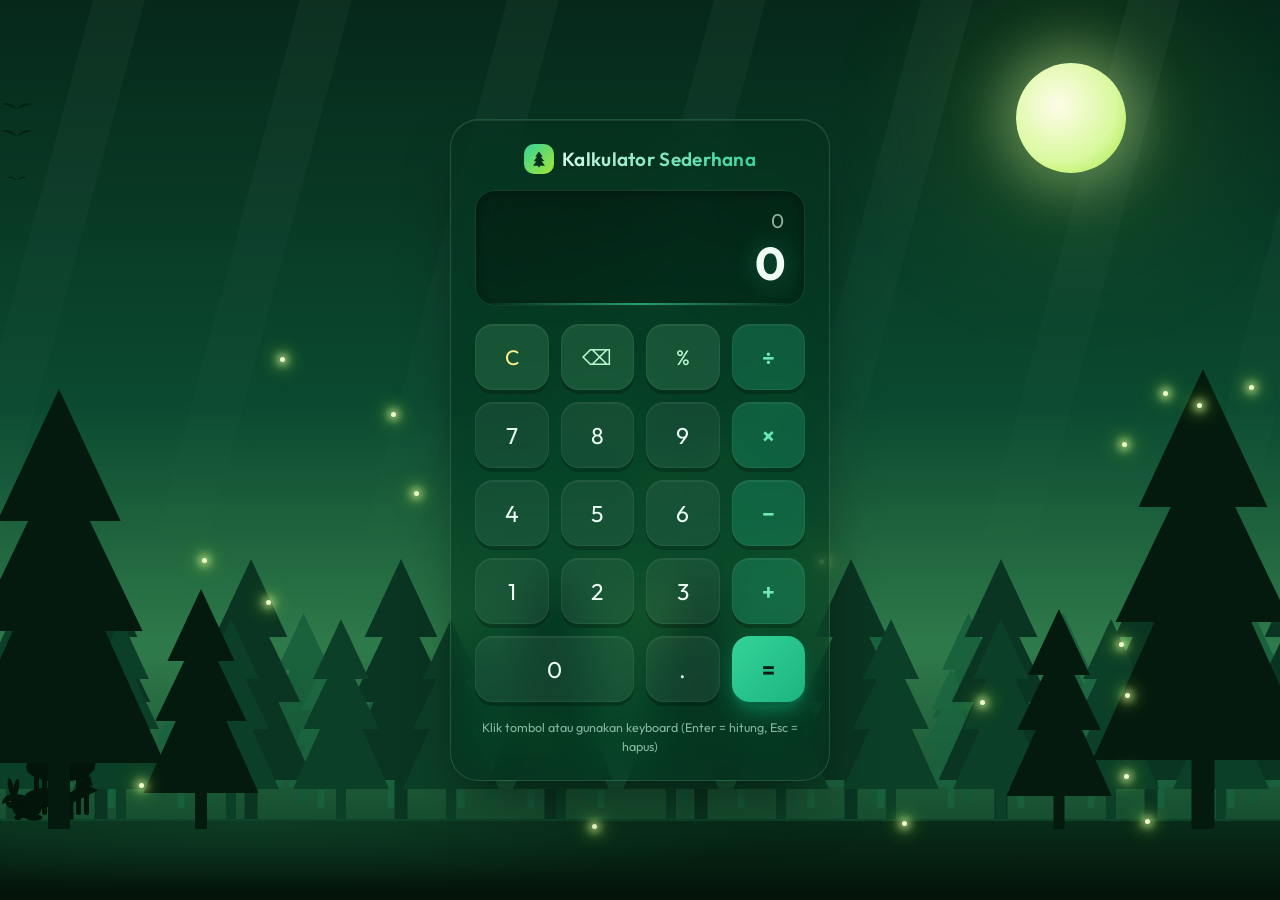
==== index.html @ b2dbdd41 "Tema hutan beranimasi + perbaikan bug kalkulator - Desain baru bertema hutan: pohon cemara bergoyang" ====
<!doctype html>
<html lang="id">
<head>
  <meta charset="utf-8" />
  <meta name="viewport" content="width=device-width, initial-scale=1, viewport-fit=cover" />
  <meta name="theme-color" content="#052e1c" />
  <title>Kalkulator Sederhana</title>
  <link rel="preconnect" href="https://fonts.googleapis.com">
  <link rel="preconnect" href="https://fonts.gstatic.com" crossorigin>
  <link href="https://fonts.googleapis.com/css2?family=Outfit:wght@300;400;600;700&display=swap" rel="stylesheet">
  <link rel="stylesheet" href="styles.css">
</head>
<body>
  <!-- ===== latar hutan animasi ===== -->
  <div class="forest" aria-hidden="true">
    <div class="moon"></div>
    <div class="rays"></div>

    <!-- burung terbang -->
    <div class="bird bird1"><svg viewBox="0 0 40 20"><path class="wing-l" d="M20 12 Q12 2 2 6 Q12 8 20 12Z"/><path class="wing-r" d="M20 12 Q28 2 38 6 Q28 8 20 12Z"/></svg></div>
    <div class="bird bird2"><svg viewBox="0 0 40 20"><path class="wing-l" d="M20 12 Q12 2 2 6 Q12 8 20 12Z"/><path class="wing-r" d="M20 12 Q28 2 38 6 Q28 8 20 12Z"/></svg></div>
    <div class="bird bird3"><svg viewBox="0 0 40 20"><path class="wing-l" d="M20 12 Q12 2 2 6 Q12 8 20 12Z"/><path class="wing-r" d="M20 12 Q28 2 38 6 Q28 8 20 12Z"/></svg></div>

    <div class="trees far"></div>
    <div class="trees mid"></div>

    <!-- rusa berjalan (kiri ke kanan) -->
    <div class="walker deer">
      <svg viewBox="0 0 130 110">
        <g class="leg leg-b1"><rect x="34" y="56" width="5" height="44" rx="2.5"/></g>
        <g class="leg leg-f1"><rect x="84" y="56" width="5" height="44" rx="2.5"/></g>
        <path d="M30 42 Q24 38 22 46 Q26 46 30 46Z"/>
        <ellipse cx="60" cy="52" rx="34" ry="15"/>
        <path d="M80 50 L92 18 L102 20 L94 56Z"/>
        <ellipse cx="104" cy="20" rx="12" ry="7" transform="rotate(18 104 20)"/>
        <ellipse cx="94" cy="12" rx="6" ry="2.6" transform="rotate(-35 94 12)"/>
        <path class="antler" d="M98 14 Q96 2 88 -2 M96 6 Q100 0 104 -4 M101 13 Q104 2 112 -2 M105 6 Q110 4 114 6" fill="none"/>
        <g class="leg leg-b2"><rect x="42" y="56" width="5" height="44" rx="2.5"/></g>
        <g class="leg leg-f2"><rect x="76" y="56" width="5" height="44" rx="2.5"/></g>
      </svg>
    </div>

    <!-- kelinci melompat (kanan ke kiri) -->
    <div class="walker rabbit">
      <svg viewBox="0 0 60 50">
        <ellipse cx="30" cy="34" rx="16" ry="11"/>
        <circle cx="14" cy="26" r="8"/>
        <ellipse cx="12" cy="10" rx="3" ry="10" transform="rotate(-12 12 10)"/>
        <ellipse cx="18" cy="11" rx="3" ry="10" transform="rotate(10 18 11)"/>
        <circle cx="46" cy="30" r="4.5"/>
        <ellipse cx="38" cy="44" rx="9" ry="3.5"/>
        <ellipse cx="20" cy="44" rx="4" ry="3"/>
        <circle cx="11" cy="25" r="1.3" class="eye"/>
      </svg>
    </div>

    <!-- rubah berjalan (kiri ke kanan, lebih lambat) -->
    <div class="walker fox">
      <svg viewBox="0 0 120 70">
        <g class="leg leg-b1"><rect x="32" y="38" width="4" height="26" rx="2"/></g>
        <g class="leg leg-f1"><rect x="80" y="38" width="4" height="26" rx="2"/></g>
        <path class="tail" d="M28 36 Q4 30 2 46 Q14 40 30 44Z"/>
        <ellipse cx="56" cy="38" rx="28" ry="11"/>
        <path d="M78 34 L96 22 L112 30 L96 38 L84 44Z"/>
        <path d="M92 24 L94 12 L100 22Z"/>
        <path d="M98 24 L103 13 L106 25Z"/>
        <g class="leg leg-b2"><rect x="40" y="38" width="4" height="26" rx="2"/></g>
        <g class="leg leg-f2"><rect x="72" y="38" width="4" height="26" rx="2"/></g>
      </svg>
    </div>

    <!-- pohon depan yang bergoyang -->
    <div class="tree-near t1"></div>
    <div class="tree-near t2"></div>
    <div class="tree-near t3"></div>
    <div class="tree-near t4"></div>

    <div class="ground"></div>
    <div class="fireflies"></div>
    <div class="leaves"></div>
  </div>

  <main class="calculator">
    <header class="top">
      <span class="leaf" aria-hidden="true">
        <svg viewBox="0 0 24 24" width="18" height="18"><path fill="currentColor" d="M12 2 L17 9 H14.5 L19 15 H15.5 L20 21 H13 V23 H11 V21 H4 L8.5 15 H5 L9.5 9 H7 Z"/></svg>
      </span>
      <h1>Kalkulator Sederhana</h1>
    </header>

    <div class="display">
      <input type="text" id="expression" placeholder="0" readonly inputmode="none" tabindex="-1" aria-label="Ekspresi" />
      <div id="result" aria-live="polite">0</div>
    </div>

    <div class="buttons">
      <button data-action="clear" class="fn clear">C</button>
      <button data-action="back" class="fn" aria-label="Hapus satu">⌫</button>
      <button data-value="%" class="fn">%</button>
      <button data-value="/" class="op" aria-label="Bagi">÷</button>

      <button data-value="7">7</button>
      <button data-value="8">8</button>
      <button data-value="9">9</button>
      <button data-value="*" class="op" aria-label="Kali">×</button>

      <button data-value="4">4</button>
      <button data-value="5">5</button>
      <button data-value="6">6</button>
      <button data-value="-" class="op" aria-label="Kurang">−</button>

      <button data-value="1">1</button>
      <button data-value="2">2</button>
      <button data-value="3">3</button>
      <button data-value="+" class="op" aria-label="Tambah">+</button>

      <button data-value="0" class="wide">0</button>
      <button data-value=".">.</button>
      <button data-action="calculate" class="equals" aria-label="Hitung">=</button>
    </div>

    <footer class="help">Klik tombol atau gunakan keyboard (Enter = hitung, Esc = hapus)</footer>
  </main>

  <script src="script.js"></script>
</body>
</html>
---- styles.css ----
:root{
  --bg-1:#021a10;
  --bg-2:#063d27;
  --card:rgba(10, 46, 31, 0.55);
  --card-border:rgba(134, 239, 172, 0.18);
  --key:rgba(255,255,255,0.06);
  --key-hover:rgba(255,255,255,0.11);
  --key-text:#ecfdf5;
  --fn:rgba(134, 239, 172, 0.14);
  --fn-text:#bbf7d0;
  --op:rgba(52, 211, 153, 0.22);
  --op-text:#6ee7b7;
  --accent-1:#34d399;
  --accent-2:#10b981;
  --accent-3:#059669;
  --muted:#86b8a0;
  --danger:#fca5a5;
  --radius:18px;
  --gap:clamp(8px, 2.6vw, 12px);
}

*{box-sizing:border-box;-webkit-tap-highlight-color:transparent}

html,body{height:100%}

body{
  margin:0;
  min-height:100vh;
  min-height:100dvh;
  display:flex;
  align-items:center;
  justify-content:center;
  padding:max(16px, env(safe-area-inset-top)) max(16px, env(safe-area-inset-right))
          max(16px, env(safe-area-inset-bottom)) max(16px, env(safe-area-inset-left));
  font-family:'Outfit', 'Segoe UI', Roboto, Arial, sans-serif;
  color:var(--key-text);
  background:#04170d;
  overflow-x:hidden;
}

/* ================= HUTAN ================= */
.forest{
  position:fixed;inset:0;overflow:hidden;z-index:0;pointer-events:none;
  background:linear-gradient(180deg, #06281a 0%, #0b4a30 45%, #2f7a4a 72%, #0b3a24 100%);
  --ground-h:clamp(46px, 9vh, 90px);
}

/* bulan + cahaya */
.moon{
  position:absolute;top:7vh;right:12vw;
  width:clamp(60px, 11vw, 110px);aspect-ratio:1;border-radius:50%;
  background:radial-gradient(circle at 38% 38%, #fefce8, #d9f99d 60%, #a3e635);
  box-shadow:0 0 50px 18px rgba(217,249,157,.35), 0 0 140px 60px rgba(163,230,53,.15);
  animation:moonGlow 6s ease-in-out infinite;
}
@keyframes moonGlow{50%{box-shadow:0 0 70px 26px rgba(217,249,157,.45), 0 0 180px 80px rgba(163,230,53,.2)}}

.rays{
  position:absolute;inset:-20% -10% auto;height:120%;
  background:repeating-linear-gradient(105deg, transparent 0 60px, rgba(220,252,231,.05) 60px 110px, transparent 110px 200px);
  mask-image:linear-gradient(180deg, #000 0%, transparent 75%);
  -webkit-mask-image:linear-gradient(180deg, #000 0%, transparent 75%);
  animation:rays 14s ease-in-out infinite alternate;
}
@keyframes rays{from{transform:translateX(-40px)}to{transform:translateX(40px)}}

/* barisan pohon cemara (siluet SVG berulang) */
.trees{position:absolute;left:-5%;right:-5%;background-repeat:repeat-x;background-position:bottom left}
.trees.far{
  bottom:calc(var(--ground-h) + 6px);height:34vh;opacity:.75;
  background-image:
    url("data:image/svg+xml,%3Csvg xmlns='http://www.w3.org/2000/svg' viewBox='0 0 100 200'%3E%3Cpath fill='%2318633f' d='M50 0L78 60H64L88 110H71L98 170H55V200H45V170H2L29 110H12L36 60H22Z'/%3E%3C/svg%3E"),
    url("data:image/svg+xml,%3Csvg xmlns='http://www.w3.org/2000/svg' viewBox='0 0 100 200'%3E%3Cpath fill='%23145a39' d='M50 0L78 60H64L88 110H71L98 170H55V200H45V170H2L29 110H12L36 60H22Z'/%3E%3C/svg%3E");
  background-size:70px 150px, 95px 210px;
  background-position:0 100%, 35px 100%;
  animation:drift 120s linear infinite;
}
.trees.mid{
  bottom:var(--ground-h);height:30vh;
  background-image:
    url("data:image/svg+xml,%3Csvg xmlns='http://www.w3.org/2000/svg' viewBox='0 0 100 200'%3E%3Cpath fill='%230c3f27' d='M50 0L78 60H64L88 110H71L98 170H55V200H45V170H2L29 110H12L36 60H22Z'/%3E%3C/svg%3E"),
    url("data:image/svg+xml,%3Csvg xmlns='http://www.w3.org/2000/svg' viewBox='0 0 100 200'%3E%3Cpath fill='%230a3522' d='M50 0L78 60H64L88 110H71L98 170H55V200H45V170H2L29 110H12L36 60H22Z'/%3E%3C/svg%3E");
  background-size:110px 200px, 150px 260px;
  background-position:20px 100%, 90px 100%;
  animation:drift 80s linear infinite reverse;
}
@keyframes drift{to{background-position-x:600px, 635px}}

/* tanah */
.ground{
  position:absolute;left:0;right:0;bottom:0;height:var(--ground-h);
  background:
    radial-gradient(60% 120% at 20% 0%, #0d3b23 0%, transparent 70%),
    linear-gradient(180deg, #082c19, #031309);
  border-top:2px solid #0e4429;
}

/* pohon depan yang bergoyang */
.tree-near{
  position:absolute;bottom:calc(var(--ground-h) - 10px);
  width:clamp(90px, 16vw, 180px);aspect-ratio:1/2;
  background:url("data:image/svg+xml,%3Csvg xmlns='http://www.w3.org/2000/svg' viewBox='0 0 100 200'%3E%3Cpath fill='%23041a0e' d='M50 0L78 60H64L88 110H71L98 170H55V200H45V170H2L29 110H12L36 60H22Z'/%3E%3C/svg%3E") no-repeat bottom/contain;
  transform-origin:50% 100%;
  animation:sway 6s ease-in-out infinite;
  z-index:3;
}
.t1{left:-4vw;height:auto;width:clamp(110px, 20vw, 220px);animation-delay:-1s}
.t2{left:11vw;width:clamp(70px, 11vw, 120px);animation-delay:-3s;animation-duration:7s}
.t3{right:-3vw;width:clamp(120px, 21vw, 230px);animation-delay:-2s;animation-duration:5.5s}
.t4{right:13vw;width:clamp(65px, 10vw, 110px);animation-delay:-4s}
@keyframes sway{0%,100%{transform:rotate(-1.6deg)}50%{transform:rotate(1.6deg)}}

/* ---------- hewan yang lewat ---------- */
.walker{position:absolute;left:0;bottom:calc(var(--ground-h) - 6px);z-index:2}
.walker svg{display:block;width:100%;height:auto;overflow:visible;fill:#03140a}
.walker .antler{stroke:#03140a;stroke-width:2.6;stroke-linecap:round}
.walker .eye{fill:#bef264}

.deer{width:clamp(80px, 13vw, 130px);animation:walkRight 32s linear infinite}
.deer svg{animation:bob .6s ease-in-out infinite}
.fox{width:clamp(64px, 10vw, 105px);animation:walkRight 44s linear -22s infinite}
.fox svg{animation:bob .45s ease-in-out infinite}
.fox .tail{transform-origin:28px 40px;animation:tail 1s ease-in-out infinite}
.rabbit{width:clamp(36px, 5.5vw, 54px);bottom:calc(var(--ground-h) - 4px);animation:walkLeft 20s linear -6s infinite}
.rabbit svg{animation:hop .7s cubic-bezier(.3,0,.6,1) infinite}

/* kaki berayun */
.leg{transform-box:fill-box;transform-origin:50% 0}
.deer .leg{animation:legSwing .6s ease-in-out infinite}
.fox .leg{animation:legSwing .45s ease-in-out infinite}
.leg-b2,.leg-f1{animation-direction:reverse !important}

@keyframes walkRight{from{transform:translateX(-20vw)}to{transform:translateX(120vw)}}
@keyframes walkLeft{from{transform:translateX(120vw) scaleX(1)}to{transform:translateX(-20vw) scaleX(1)}}
@keyframes legSwing{0%,100%{transform:rotate(18deg)}50%{transform:rotate(-18deg)}}
@keyframes bob{0%,100%{transform:translateY(0)}50%{transform:translateY(-2px)}}
@keyframes hop{0%,100%{transform:translateY(0) scaleY(1)}10%{transform:translateY(0) scaleY(.85)}45%{transform:translateY(-55%) scaleY(1.05)}80%{transform:translateY(0)}}
@keyframes tail{0%,100%{transform:rotate(-6deg)}50%{transform:rotate(8deg)}}

/* burung */
.bird{position:absolute;left:0;width:clamp(22px, 3vw, 34px);z-index:1}
.bird svg{display:block;width:100%;fill:#04210f;overflow:visible}
.bird .wing-l,.bird .wing-r{transform-origin:20px 12px;animation:flap .35s ease-in-out infinite alternate}
.bird .wing-r{animation-name:flapR}
.bird1{top:14vh;animation:fly 18s linear infinite}
.bird2{top:19vh;animation:fly 18s linear -.6s infinite;transform:scale(.8)}
.bird2 svg{transform:scale(.8)}
.bird3{top:11vh;animation:fly 24s linear -9s infinite}
@keyframes fly{
  0%{transform:translate(-10vw, 0)}
  25%{transform:translate(25vw, -3vh)}
  50%{transform:translate(55vw, 1vh)}
  75%{transform:translate(85vw, -2vh)}
  100%{transform:translate(115vw, 0)}
}
@keyframes flap{from{transform:rotate(0)}to{transform:rotate(28deg)}}
@keyframes flapR{from{transform:rotate(0)}to{transform:rotate(-28deg)}}

/* kunang-kunang */
.firefly{
  position:absolute;width:5px;height:5px;border-radius:50%;
  background:#ecfccb;
  box-shadow:0 0 8px 3px rgba(217,249,157,.8), 0 0 18px 6px rgba(163,230,53,.4);
  animation:fireflyMove var(--dur) ease-in-out var(--delay) infinite alternate,
            blink var(--blink) ease-in-out var(--delay) infinite;
  z-index:4;
}
@keyframes fireflyMove{to{transform:translate(var(--dx), var(--dy))}}
@keyframes blink{0%,100%{opacity:.1}50%{opacity:1}}

/* daun berguguran */
.leaf-fall{
  position:absolute;top:-30px;
  width:var(--size);height:calc(var(--size) * .6);
  background:var(--color);
  border-radius:0 100% 0 100%;
  opacity:.85;
  animation:fall var(--dur) linear var(--delay) infinite;
  z-index:4;
}
@keyframes fall{
  0%{transform:translate(0, 0) rotate(0deg)}
  25%{transform:translate(30px, 27vh) rotate(120deg)}
  50%{transform:translate(-20px, 55vh) rotate(220deg)}
  75%{transform:translate(25px, 82vh) rotate(320deg)}
  100%{transform:translate(-10px, 110vh) rotate(420deg)}
}

/* ---------- kartu kalkulator ---------- */
.calculator{
  position:relative;
  z-index:1;
  width:min(100%, 380px);
  padding:clamp(16px, 5vw, 24px);
  border-radius:28px;
  background:var(--card);
  border:1px solid var(--card-border);
  backdrop-filter:blur(22px) saturate(140%);
  -webkit-backdrop-filter:blur(22px) saturate(140%);
  box-shadow:
    0 30px 60px -20px rgba(0,0,0,.6),
    inset 0 1px 0 rgba(255,255,255,.08);
  animation:rise .7s cubic-bezier(.2,.8,.2,1) both;
}

@keyframes rise{
  from{opacity:0;transform:translateY(30px) scale(.96)}
  to{opacity:1;transform:none}
}

.top{
  display:flex;
  align-items:center;
  justify-content:center;
  gap:8px;
  margin-bottom:16px;
}
.leaf{
  display:grid;place-items:center;
  width:30px;height:30px;border-radius:10px;
  color:#052e1c;
  background:linear-gradient(135deg, var(--accent-1), #a3e635);
  animation:sway 4s ease-in-out infinite;
}
@keyframes sway{0%,100%{transform:rotate(-8deg)}50%{transform:rotate(8deg)}}

.top h1{
  margin:0;
  font-size:clamp(16px, 4.6vw, 19px);
  font-weight:600;
  letter-spacing:.3px;
  background:linear-gradient(90deg, #d1fae5, var(--accent-1), #a3e635, #d1fae5);
  background-size:300% 100%;
  -webkit-background-clip:text;
  background-clip:text;
  color:transparent;
  animation:shine 6s linear infinite;
}
@keyframes shine{to{background-position:300% 0}}

/* ---------- layar ---------- */
.display{
  position:relative;
  display:flex;
  flex-direction:column;
  align-items:flex-end;
  gap:4px;
  padding:16px 18px;
  margin-bottom:18px;
  min-height:110px;
  justify-content:flex-end;
  border-radius:20px;
  background:linear-gradient(160deg, rgba(0,0,0,.35), rgba(0,0,0,.18));
  border:1px solid rgba(134,239,172,.12);
  box-shadow:inset 0 2px 12px rgba(0,0,0,.35);
  overflow:hidden;
}
.display::after{
  content:"";
  position:absolute;left:0;right:0;bottom:0;height:2px;
  background:linear-gradient(90deg, transparent, var(--accent-1), transparent);
  opacity:.7;
  animation:scan 3.5s ease-in-out infinite;
}
@keyframes scan{0%,100%{transform:translateX(-60%)}50%{transform:translateX(60%)}}

#expression{
  width:100%;
  border:0;
  outline:0;
  background:transparent;
  text-align:right;
  font:inherit;
  font-size:clamp(17px, 5vw, 20px);
  color:var(--muted);
  caret-color:transparent;
  pointer-events:none;
}
#result{
  max-width:100%;
  text-align:right;
  overflow-wrap:anywhere;
  font-size:clamp(34px, 11vw, 46px);
  font-weight:700;
  line-height:1.1;
  color:#f0fdf4;
  text-shadow:0 0 24px rgba(52,211,153,.35);
}
#result.long{font-size:clamp(24px, 7vw, 30px)}
#result.pop{animation:pop .45s cubic-bezier(.3,1.6,.5,1)}
#result.error{color:var(--danger);text-shadow:0 0 20px rgba(248,113,113,.4)}
.display.shake{animation:shake .4s}

@keyframes pop{
  0%{transform:scale(.7);opacity:0}
  100%{transform:scale(1);opacity:1}
}
@keyframes shake{
  0%,100%{transform:translateX(0)}
  20%,60%{transform:translateX(-7px)}
  40%,80%{transform:translateX(7px)}
}

/* ---------- tombol ---------- */
.buttons{
  display:grid;
  grid-template-columns:repeat(4, 1fr);
  gap:var(--gap);
}

button{
  position:relative;
  overflow:hidden;
  height:clamp(56px, 16vw, 66px);
  border:1px solid rgba(255,255,255,.06);
  border-radius:var(--radius);
  font:inherit;
  font-size:clamp(20px, 6vw, 23px);
  font-weight:400;
  color:var(--key-text);
  background:var(--key);
  cursor:pointer;
  touch-action:manipulation;
  user-select:none;
  -webkit-user-select:none;
  box-shadow:0 4px 0 rgba(0,0,0,.22), inset 0 1px 0 rgba(255,255,255,.06);
  transition:transform .12s ease, background-color .2s ease, box-shadow .12s ease;
  animation:keyIn .5s cubic-bezier(.2,.8,.2,1) both;
}
/* muncul bergiliran */
.buttons button:nth-child(4n+1){animation-delay:.10s}
.buttons button:nth-child(4n+2){animation-delay:.16s}
.buttons button:nth-child(4n+3){animation-delay:.22s}
.buttons button:nth-child(4n+4){animation-delay:.28s}

@keyframes keyIn{
  from{opacity:0;transform:translateY(14px) scale(.9)}
  to{opacity:1;transform:none}
}

@media (hover:hover){
  button:hover{background:var(--key-hover);transform:translateY(-2px)}
  button.op:hover{background:rgba(52,211,153,.32)}
  button.fn:hover{background:rgba(134,239,172,.22)}
}
button:active,
button.pressed{
  transform:translateY(3px) scale(.97);
  box-shadow:0 1px 0 rgba(0,0,0,.22), inset 0 1px 0 rgba(255,255,255,.04);
}
button:focus-visible{outline:2px solid var(--accent-1);outline-offset:2px}

button.fn{background:var(--fn);color:var(--fn-text);font-size:clamp(18px, 5.4vw, 21px)}
button.clear{color:#fef08a}
button.op{background:var(--op);color:var(--op-text);font-weight:600}
button.op.active{background:var(--accent-1);color:#052e1c}

button.equals{
  color:#04210f;
  font-weight:700;
  background:linear-gradient(135deg, var(--accent-1), var(--accent-3));
  background-size:200% 200%;
  border:0;
  box-shadow:0 4px 0 #04603f, 0 10px 24px -6px rgba(16,185,129,.7);
  animation:keyIn .5s cubic-bezier(.2,.8,.2,1) .28s both, glow 3s ease-in-out 1s infinite;
}
button.equals:active,
button.equals.pressed{box-shadow:0 1px 0 #04603f, 0 4px 12px -4px rgba(16,185,129,.7)}
@keyframes glow{
  0%,100%{background-position:0% 50%}
  50%{background-position:100% 50%}
}

button.wide{grid-column:span 2}

/* efek riak saat ditekan */
.ripple{
  position:absolute;
  border-radius:50%;
  transform:scale(0);
  background:rgba(255,255,255,.35);
  pointer-events:none;
  animation:ripple .55s ease-out forwards;
}
@keyframes ripple{to{transform:scale(2.6);opacity:0}}

.help{
  margin-top:16px;
  font-size:12.5px;
  color:var(--muted);
  text-align:center;
  line-height:1.5;
}

/* ---------- penyesuaian layar ---------- */
@media (hover:none){
  .help{display:none} /* di HP petunjuk keyboard tidak perlu */
}
/* HP posisi miring: layar di kiri, tombol di kanan */
@media (max-height:520px) and (orientation:landscape){
  .calculator{
    width:min(100%, 720px);
    display:grid;
    grid-template-columns:1fr 1.25fr;
    grid-template-rows:auto 1fr;
    column-gap:16px;
    padding:14px;
  }
  .top{grid-column:1;margin-bottom:10px}
  .display{grid-column:1;margin:0;min-height:0}
  .buttons{grid-column:2;grid-row:1 / span 2;gap:6px}
  button{height:clamp(38px, 15vh, 52px);font-size:18px}
  .help{display:none}
}
@media (max-width:340px){
  .calculator{padding:14px;border-radius:22px}
  button{border-radius:14px}
}

/* hormati pengguna yang mematikan animasi */
@media (prefers-reduced-motion:reduce){
  *,*::before,*::after{animation:none !important;transition:none !important}
}
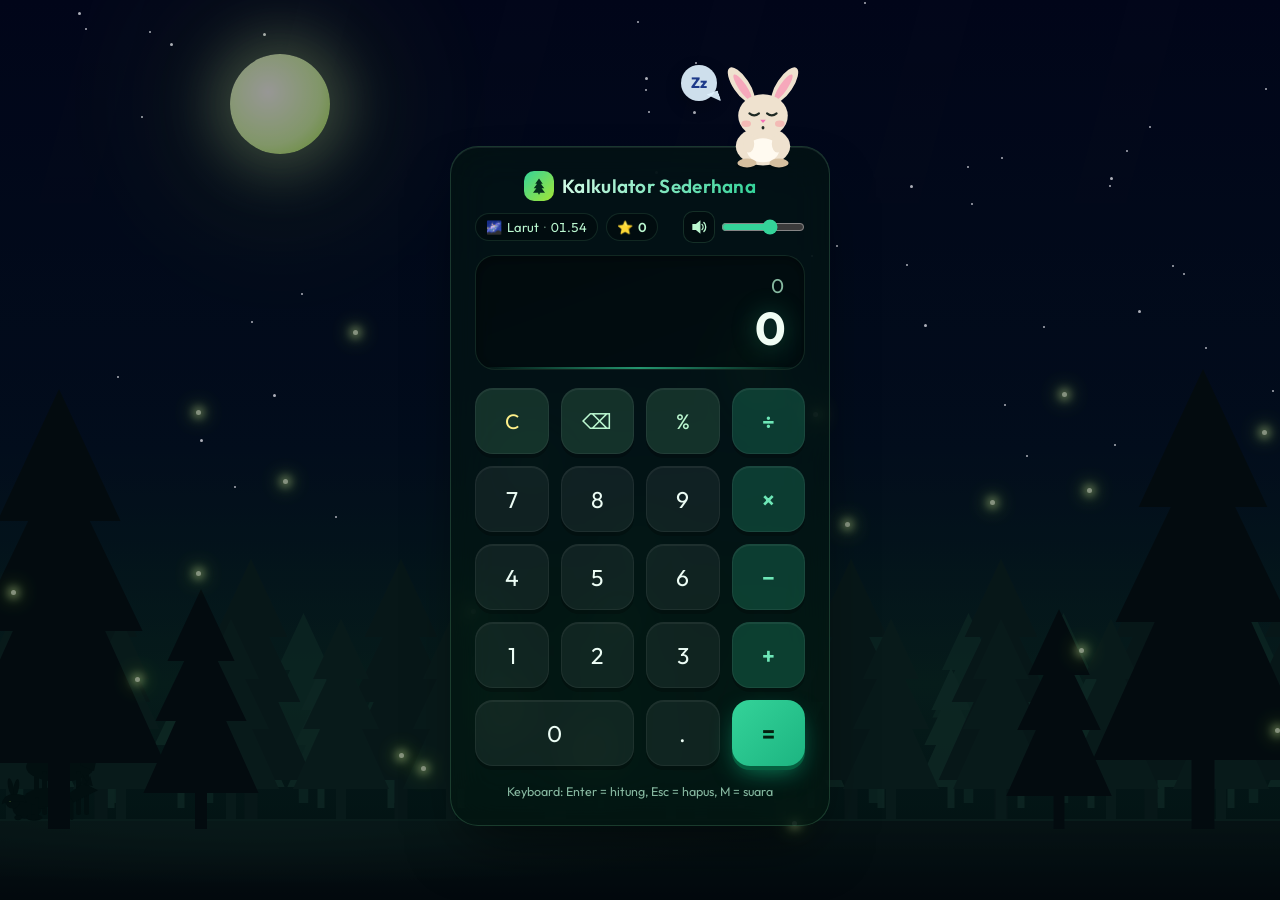
==== commit 23630f9a: "Efek suara, maskot kelinci yang bereaksi, dan suasana mengikuti jam - Suara Web Audio untuk setiap t" ====
--- a/index.html
+++ b/index.html
@@ -10,16 +10,26 @@
   <link href="https://fonts.googleapis.com/css2?family=Outfit:wght@300;400;600;700&display=swap" rel="stylesheet">
   <link rel="stylesheet" href="styles.css">
 </head>
-<body>
-  <!-- ===== latar hutan animasi ===== -->
+<body class="no-transition">
+  <!-- ===== latar hutan animasi (suasana mengikuti jam) ===== -->
   <div class="forest" aria-hidden="true">
+    <div class="sky sky-pagi"></div>
+    <div class="sky sky-siang"></div>
+    <div class="sky sky-sore"></div>
+    <div class="sky sky-malam"></div>
+    <div class="sky sky-larut"></div>
+
+    <div class="stars"></div>
+    <div class="sun"></div>
     <div class="moon"></div>
     <div class="rays"></div>
 
-    <!-- burung terbang -->
-    <div class="bird bird1"><svg viewBox="0 0 40 20"><path class="wing-l" d="M20 12 Q12 2 2 6 Q12 8 20 12Z"/><path class="wing-r" d="M20 12 Q28 2 38 6 Q28 8 20 12Z"/></svg></div>
-    <div class="bird bird2"><svg viewBox="0 0 40 20"><path class="wing-l" d="M20 12 Q12 2 2 6 Q12 8 20 12Z"/><path class="wing-r" d="M20 12 Q28 2 38 6 Q28 8 20 12Z"/></svg></div>
-    <div class="bird bird3"><svg viewBox="0 0 40 20"><path class="wing-l" d="M20 12 Q12 2 2 6 Q12 8 20 12Z"/><path class="wing-r" d="M20 12 Q28 2 38 6 Q28 8 20 12Z"/></svg></div>
+    <!-- burung terbang (siang hari) -->
+    <div class="birds">
+      <div class="bird bird1"><svg viewBox="0 0 40 20"><path class="wing-l" d="M20 12 Q12 2 2 6 Q12 8 20 12Z"/><path class="wing-r" d="M20 12 Q28 2 38 6 Q28 8 20 12Z"/></svg></div>
+      <div class="bird bird2"><svg viewBox="0 0 40 20"><path class="wing-l" d="M20 12 Q12 2 2 6 Q12 8 20 12Z"/><path class="wing-r" d="M20 12 Q28 2 38 6 Q28 8 20 12Z"/></svg></div>
+      <div class="bird bird3"><svg viewBox="0 0 40 20"><path class="wing-l" d="M20 12 Q12 2 2 6 Q12 8 20 12Z"/><path class="wing-r" d="M20 12 Q28 2 38 6 Q28 8 20 12Z"/></svg></div>
+    </div>
 
     <div class="trees far"></div>
     <div class="trees mid"></div>
@@ -78,9 +88,69 @@
     <div class="ground"></div>
     <div class="fireflies"></div>
     <div class="leaves"></div>
+    <div class="tint"></div>
   </div>
 
+  <!-- lapisan konfeti perayaan -->
+  <div class="confetti" aria-hidden="true"></div>
+
   <main class="calculator">
+    <!-- maskot kelinci yang bereaksi -->
+    <div class="mascot" id="mascot" data-state="idle" aria-hidden="true">
+      <div class="bubble" id="bubble"></div>
+      <svg viewBox="0 0 120 130">
+        <g class="whole">
+          <ellipse class="shadow" cx="60" cy="129" rx="34" ry="4"/>
+          <ellipse class="fur" cx="60" cy="104" rx="34" ry="24"/>
+          <ellipse class="belly" cx="60" cy="109" rx="20" ry="15"/>
+          <ellipse class="fur-dark" cx="40" cy="125" rx="12" ry="5.5"/>
+          <ellipse class="fur-dark" cx="80" cy="125" rx="12" ry="5.5"/>
+          <g class="paw paw-l"><ellipse class="fur" cx="42" cy="101" rx="7" ry="11"/></g>
+          <g class="head">
+            <g class="ear ear-l">
+              <ellipse class="fur" cx="45" cy="24" rx="10" ry="26"/>
+              <ellipse class="inner-ear" cx="45" cy="27" rx="5" ry="19"/>
+            </g>
+            <g class="ear ear-r">
+              <ellipse class="fur" cx="75" cy="24" rx="10" ry="26"/>
+              <ellipse class="inner-ear" cx="75" cy="27" rx="5" ry="19"/>
+            </g>
+            <ellipse class="fur" cx="60" cy="66" rx="31" ry="27"/>
+            <ellipse class="blush" cx="39" cy="76" rx="6" ry="4"/>
+            <ellipse class="blush" cx="81" cy="76" rx="6" ry="4"/>
+
+            <g class="brows">
+              <path class="ink-stroke" d="M42 52 L54 55"/>
+              <path class="ink-stroke" d="M66 54 L78 49"/>
+            </g>
+            <g class="eyes-open">
+              <g class="pupils">
+                <circle class="ink" cx="49" cy="63" r="5"/>
+                <circle class="ink" cx="71" cy="63" r="5"/>
+                <circle class="shine" cx="50.8" cy="61.2" r="1.7"/>
+                <circle class="shine" cx="72.8" cy="61.2" r="1.7"/>
+              </g>
+            </g>
+            <g class="eyes-happy">
+              <path class="ink-stroke" d="M43 65 Q49 57 55 65"/>
+              <path class="ink-stroke" d="M65 65 Q71 57 77 65"/>
+            </g>
+            <g class="eyes-closed">
+              <path class="ink-stroke" d="M43 63 Q49 68 55 63"/>
+              <path class="ink-stroke" d="M65 63 Q71 68 77 63"/>
+            </g>
+
+            <path class="nose" d="M56.5 71 L63.5 71 L60 75Z"/>
+            <path class="mouth m-smile ink-stroke" d="M54 77 Q57 81 60 77 Q63 81 66 77"/>
+            <path class="mouth m-open" d="M53 77 Q60 91 67 77 Z"/>
+            <ellipse class="mouth m-o ink" cx="60" cy="81" rx="3" ry="3.6"/>
+            <path class="mouth m-wavy ink-stroke" d="M52 81 Q55 77 58 81 Q61 85 64 81 Q67 77 69 80"/>
+          </g>
+          <g class="paw paw-r"><ellipse class="fur" cx="78" cy="101" rx="7" ry="11"/></g>
+        </g>
+      </svg>
+    </div>
+
     <header class="top">
       <span class="leaf" aria-hidden="true">
         <svg viewBox="0 0 24 24" width="18" height="18"><path fill="currentColor" d="M12 2 L17 9 H14.5 L19 15 H15.5 L20 21 H13 V23 H11 V21 H4 L8.5 15 H5 L9.5 9 H7 Z"/></svg>
@@ -88,6 +158,23 @@
       <h1>Kalkulator Sederhana</h1>
     </header>
 
+    <div class="toolbar">
+      <span class="period-badge" title="Suasana mengikuti jam perangkat">
+        <span id="periodIcon" aria-hidden="true">🌙</span>
+        <span id="periodLabel">Malam</span>
+        <span class="dot" aria-hidden="true">·</span>
+        <time id="clock">--.--</time>
+      </span>
+      <span class="streak" id="streak" title="Hitungan berhasil berturut-turut">⭐ <b>0</b></span>
+      <div class="sound-ctrl">
+        <button type="button" id="muteBtn" class="icon-btn" aria-pressed="false" aria-label="Matikan suara" title="Suara (M)">
+          <svg class="ic-on" viewBox="0 0 24 24"><path d="M4 9v6h4l5 4V5L8 9H4z"/><path class="wave" d="M16 8.5a5 5 0 0 1 0 7M18.5 6a8.5 8.5 0 0 1 0 12" fill="none"/></svg>
+          <svg class="ic-off" viewBox="0 0 24 24"><path d="M4 9v6h4l5 4V5L8 9H4z"/><path class="wave" d="M16.5 9.5l5 5M21.5 9.5l-5 5" fill="none"/></svg>
+        </button>
+        <input type="range" id="volume" min="0" max="100" value="60" aria-label="Volume suara">
+      </div>
+    </div>
+
     <div class="display">
       <input type="text" id="expression" placeholder="0" readonly inputmode="none" tabindex="-1" aria-label="Ekspresi" />
       <div id="result" aria-live="polite">0</div>
@@ -119,7 +206,7 @@
       <button data-action="calculate" class="equals" aria-label="Hitung">=</button>
     </div>
 
-    <footer class="help">Klik tombol atau gunakan keyboard (Enter = hitung, Esc = hapus)</footer>
+    <footer class="help">Keyboard: Enter = hitung, Esc = hapus, M = suara</footer>
   </main>
 
   <script src="script.js"></script>
--- a/styles.css
+++ b/styles.css
@@ -1,6 +1,9 @@
+/* =========================================================
+   Kalkulator Sederhana — tema hutan
+   Suasana (langit, cahaya, hewan) diatur oleh body[data-period]
+   yang diisi otomatis dari jam perangkat (lihat script.js).
+   ========================================================= */
 :root{
-  --bg-1:#021a10;
-  --bg-2:#063d27;
   --card:rgba(10, 46, 31, 0.55);
   --card-border:rgba(134, 239, 172, 0.18);
   --key:rgba(255,255,255,0.06);
@@ -17,10 +20,10 @@
   --danger:#fca5a5;
   --radius:18px;
   --gap:clamp(8px, 2.6vw, 12px);
+  --mood:2.5s; /* durasi transisi suasana */
 }
 
 *{box-sizing:border-box;-webkit-tap-highlight-color:transparent}
-
 html,body{height:100%}
 
 body{
@@ -28,43 +31,128 @@
   min-height:100vh;
   min-height:100dvh;
   display:flex;
-  align-items:center;
+  align-items:flex-start;
   justify-content:center;
   padding:max(16px, env(safe-area-inset-top)) max(16px, env(safe-area-inset-right))
           max(16px, env(safe-area-inset-bottom)) max(16px, env(safe-area-inset-left));
+  padding-top:calc(max(16px, env(safe-area-inset-top)) + 72px); /* ruang untuk maskot */
   font-family:'Outfit', 'Segoe UI', Roboto, Arial, sans-serif;
   color:var(--key-text);
   background:#04170d;
   overflow-x:hidden;
 }
-
-/* ================= HUTAN ================= */
+/* saat pertama dibuka: langsung tampil di suasana yang benar, tanpa transisi */
+body.no-transition *,
+body.no-transition *::before,
+body.no-transition *::after{transition:none !important}
+
+/* =========================================================
+   SUASANA PER WAKTU
+   ========================================================= */
+body{ /* default = malam */
+  --sun-x:85vw; --sun-y:75vh; --sun-o:0; --sun-glow:rgba(253,230,138,.5); --sun-filter:hue-rotate(0deg) saturate(1);
+  --moon-x:78vw; --moon-y:8vh; --moon-o:1;
+  --rays-o:.35; --stars-o:.7; --ff-o:1; --birds-o:0;
+  --land:brightness(1) sepia(0) saturate(1) hue-rotate(0deg);
+  --tint:rgba(0,0,0,0);
+}
+body[data-period="pagi"]{
+  --sun-x:10vw; --sun-y:20vh; --sun-o:1; --sun-glow:rgba(253,230,138,.55);
+  --moon-o:0; --moon-x:85vw; --moon-y:-20vh;
+  --rays-o:.9; --stars-o:0; --ff-o:0; --birds-o:1;
+  --land:brightness(1.9) sepia(0) saturate(1.05) hue-rotate(0deg);
+  --tint:rgba(255,236,170,.06);
+  --card:rgba(8, 56, 36, 0.58);
+}
+body[data-period="siang"]{
+  --sun-x:68vw; --sun-y:5vh; --sun-o:1; --sun-glow:rgba(255,251,235,.65);
+  --moon-o:0; --moon-x:85vw; --moon-y:-20vh;
+  --rays-o:.6; --stars-o:0; --ff-o:0; --birds-o:1;
+  --land:brightness(2.2) sepia(0) saturate(1.15) hue-rotate(0deg);
+  --tint:rgba(0,0,0,0);
+  --card:rgba(8, 60, 38, 0.6);
+}
+body[data-period="sore"]{
+  --sun-x:76vw; --sun-y:34vh; --sun-o:1; --sun-glow:rgba(251,146,60,.65);
+  --sun-filter:hue-rotate(-28deg) saturate(1.5);
+  --moon-o:0; --moon-x:85vw; --moon-y:-20vh;
+  --rays-o:1; --stars-o:0; --ff-o:.35; --birds-o:1;
+  --land:brightness(1.35) sepia(.4) saturate(1.3) hue-rotate(-12deg);
+  --tint:rgba(251,113,60,.1);
+  --card:rgba(48, 38, 22, 0.55);
+  --card-border:rgba(253, 186, 116, 0.22);
+}
+body[data-period="larut"]{
+  --sun-o:0;
+  --moon-x:18vw; --moon-y:6vh; --moon-o:.85;
+  --rays-o:.1; --stars-o:1; --ff-o:.8; --birds-o:0;
+  --land:brightness(.6) sepia(0) saturate(.8) hue-rotate(0deg);
+  --tint:rgba(2,6,30,.3);
+  --card:rgba(4, 22, 16, 0.66);
+}
+
+/* =========================================================
+   HUTAN
+   ========================================================= */
 .forest{
   position:fixed;inset:0;overflow:hidden;z-index:0;pointer-events:none;
-  background:linear-gradient(180deg, #06281a 0%, #0b4a30 45%, #2f7a4a 72%, #0b3a24 100%);
   --ground-h:clamp(46px, 9vh, 90px);
 }
 
-/* bulan + cahaya */
+/* langit: 5 lapisan yang saling memudar */
+.sky{position:absolute;inset:0;opacity:0;transition:opacity var(--mood) ease}
+.sky-pagi {background:linear-gradient(180deg,#78c3ea 0%,#bfe8d4 45%,#fde5ae 70%,#5f9f6e 100%)}
+.sky-siang{background:linear-gradient(180deg,#3aa4e4 0%,#8dd4ef 45%,#d6f4e1 70%,#4f9361 100%)}
+.sky-sore {background:linear-gradient(180deg,#4f437f 0%,#d9745a 40%,#f6ae63 66%,#6e5f33 100%)}
+.sky-malam{background:linear-gradient(180deg,#0a1f38 0%,#0d3a36 45%,#245e44 72%,#0b3a24 100%)}
+.sky-larut{background:linear-gradient(180deg,#020617 0%,#03111b 50%,#082619 76%,#03140b 100%)}
+body[data-period="pagi"]  .sky-pagi,
+body[data-period="siang"] .sky-siang,
+body[data-period="sore"]  .sky-sore,
+body[data-period="malam"] .sky-malam,
+body[data-period="larut"] .sky-larut,
+body:not([data-period]) .sky-malam{opacity:1}
+
+/* bintang */
+.stars{position:absolute;inset:0 0 40% 0;opacity:var(--stars-o);transition:opacity var(--mood) ease}
+.star{
+  position:absolute;width:2px;height:2px;border-radius:50%;background:#f8fafc;
+  animation:twinkle var(--tw) ease-in-out var(--delay) infinite;
+}
+@keyframes twinkle{0%,100%{opacity:.25}50%{opacity:1}}
+
+/* matahari & bulan */
+.sun,.moon{
+  position:absolute;border-radius:50%;aspect-ratio:1;
+  transition:left 3s ease, top 3s ease, opacity var(--mood) ease, box-shadow 3s ease, filter 3s ease;
+}
+.sun{
+  width:clamp(60px, 10vw, 100px);
+  left:var(--sun-x);top:var(--sun-y);opacity:var(--sun-o);
+  background:radial-gradient(circle at 40% 40%, #fffbea, #fde68a 55%, #fbbf24);
+  box-shadow:0 0 60px 25px var(--sun-glow), 0 0 160px 70px var(--sun-glow);
+  filter:var(--sun-filter);
+}
 .moon{
-  position:absolute;top:7vh;right:12vw;
-  width:clamp(60px, 11vw, 110px);aspect-ratio:1;border-radius:50%;
+  width:clamp(56px, 10vw, 100px);
+  left:var(--moon-x);top:var(--moon-y);opacity:var(--moon-o);
   background:radial-gradient(circle at 38% 38%, #fefce8, #d9f99d 60%, #a3e635);
   box-shadow:0 0 50px 18px rgba(217,249,157,.35), 0 0 140px 60px rgba(163,230,53,.15);
-  animation:moonGlow 6s ease-in-out infinite;
-}
-@keyframes moonGlow{50%{box-shadow:0 0 70px 26px rgba(217,249,157,.45), 0 0 180px 80px rgba(163,230,53,.2)}}
+}
 
 .rays{
   position:absolute;inset:-20% -10% auto;height:120%;
-  background:repeating-linear-gradient(105deg, transparent 0 60px, rgba(220,252,231,.05) 60px 110px, transparent 110px 200px);
+  opacity:var(--rays-o);
+  background:repeating-linear-gradient(105deg, transparent 0 60px, rgba(255,250,220,.07) 60px 110px, transparent 110px 200px);
   mask-image:linear-gradient(180deg, #000 0%, transparent 75%);
   -webkit-mask-image:linear-gradient(180deg, #000 0%, transparent 75%);
   animation:rays 14s ease-in-out infinite alternate;
+  transition:opacity var(--mood) ease;
 }
 @keyframes rays{from{transform:translateX(-40px)}to{transform:translateX(40px)}}
 
-/* barisan pohon cemara (siluet SVG berulang) */
+/* barisan pohon cemara */
+.trees,.tree-near,.ground{filter:var(--land);transition:filter var(--mood) ease}
 .trees{position:absolute;left:-5%;right:-5%;background-repeat:repeat-x;background-position:bottom left}
 .trees.far{
   bottom:calc(var(--ground-h) + 6px);height:34vh;opacity:.75;
@@ -86,7 +174,6 @@
 }
 @keyframes drift{to{background-position-x:600px, 635px}}
 
-/* tanah */
 .ground{
   position:absolute;left:0;right:0;bottom:0;height:var(--ground-h);
   background:
@@ -95,20 +182,21 @@
   border-top:2px solid #0e4429;
 }
 
-/* pohon depan yang bergoyang */
 .tree-near{
   position:absolute;bottom:calc(var(--ground-h) - 10px);
-  width:clamp(90px, 16vw, 180px);aspect-ratio:1/2;
+  aspect-ratio:1/2;
   background:url("data:image/svg+xml,%3Csvg xmlns='http://www.w3.org/2000/svg' viewBox='0 0 100 200'%3E%3Cpath fill='%23041a0e' d='M50 0L78 60H64L88 110H71L98 170H55V200H45V170H2L29 110H12L36 60H22Z'/%3E%3C/svg%3E") no-repeat bottom/contain;
   transform-origin:50% 100%;
-  animation:sway 6s ease-in-out infinite;
+  animation:treeSway 6s ease-in-out infinite;
   z-index:3;
 }
-.t1{left:-4vw;height:auto;width:clamp(110px, 20vw, 220px);animation-delay:-1s}
+.t1{left:-4vw;width:clamp(110px, 20vw, 220px);animation-delay:-1s}
 .t2{left:11vw;width:clamp(70px, 11vw, 120px);animation-delay:-3s;animation-duration:7s}
 .t3{right:-3vw;width:clamp(120px, 21vw, 230px);animation-delay:-2s;animation-duration:5.5s}
 .t4{right:13vw;width:clamp(65px, 10vw, 110px);animation-delay:-4s}
-@keyframes sway{0%,100%{transform:rotate(-1.6deg)}50%{transform:rotate(1.6deg)}}
+@keyframes treeSway{0%,100%{transform:rotate(-1.6deg)}50%{transform:rotate(1.6deg)}}
+
+.tint{position:absolute;inset:0;background:var(--tint);transition:background-color var(--mood) ease;z-index:5}
 
 /* ---------- hewan yang lewat ---------- */
 .walker{position:absolute;left:0;bottom:calc(var(--ground-h) - 6px);z-index:2}
@@ -124,26 +212,30 @@
 .rabbit{width:clamp(36px, 5.5vw, 54px);bottom:calc(var(--ground-h) - 4px);animation:walkLeft 20s linear -6s infinite}
 .rabbit svg{animation:hop .7s cubic-bezier(.3,0,.6,1) infinite}
 
-/* kaki berayun */
 .leg{transform-box:fill-box;transform-origin:50% 0}
 .deer .leg{animation:legSwing .6s ease-in-out infinite}
 .fox .leg{animation:legSwing .45s ease-in-out infinite}
 .leg-b2,.leg-f1{animation-direction:reverse !important}
 
 @keyframes walkRight{from{transform:translateX(-20vw)}to{transform:translateX(120vw)}}
-@keyframes walkLeft{from{transform:translateX(120vw) scaleX(1)}to{transform:translateX(-20vw) scaleX(1)}}
+@keyframes walkLeft{from{transform:translateX(120vw)}to{transform:translateX(-20vw)}}
 @keyframes legSwing{0%,100%{transform:rotate(18deg)}50%{transform:rotate(-18deg)}}
 @keyframes bob{0%,100%{transform:translateY(0)}50%{transform:translateY(-2px)}}
 @keyframes hop{0%,100%{transform:translateY(0) scaleY(1)}10%{transform:translateY(0) scaleY(.85)}45%{transform:translateY(-55%) scaleY(1.05)}80%{transform:translateY(0)}}
 @keyframes tail{0%,100%{transform:rotate(-6deg)}50%{transform:rotate(8deg)}}
 
-/* burung */
+/* larut malam: hewan berjalan lebih pelan */
+body[data-period="larut"] .deer{animation-duration:48s}
+body[data-period="larut"] .fox{animation-duration:60s}
+
+/* burung (hanya pagi–sore) */
+.birds{position:absolute;inset:0;opacity:var(--birds-o);transition:opacity var(--mood) ease}
 .bird{position:absolute;left:0;width:clamp(22px, 3vw, 34px);z-index:1}
-.bird svg{display:block;width:100%;fill:#04210f;overflow:visible}
+.bird svg{display:block;width:100%;fill:#0b2a1a;overflow:visible}
 .bird .wing-l,.bird .wing-r{transform-origin:20px 12px;animation:flap .35s ease-in-out infinite alternate}
 .bird .wing-r{animation-name:flapR}
 .bird1{top:14vh;animation:fly 18s linear infinite}
-.bird2{top:19vh;animation:fly 18s linear -.6s infinite;transform:scale(.8)}
+.bird2{top:19vh;animation:fly 18s linear -.6s infinite}
 .bird2 svg{transform:scale(.8)}
 .bird3{top:11vh;animation:fly 24s linear -9s infinite}
 @keyframes fly{
@@ -156,19 +248,29 @@
 @keyframes flap{from{transform:rotate(0)}to{transform:rotate(28deg)}}
 @keyframes flapR{from{transform:rotate(0)}to{transform:rotate(-28deg)}}
 
-/* kunang-kunang */
+/* kunang-kunang (sore–larut malam) */
+.fireflies{position:absolute;inset:0;opacity:var(--ff-o);transition:opacity var(--mood) ease;z-index:4}
 .firefly{
   position:absolute;width:5px;height:5px;border-radius:50%;
   background:#ecfccb;
   box-shadow:0 0 8px 3px rgba(217,249,157,.8), 0 0 18px 6px rgba(163,230,53,.4);
   animation:fireflyMove var(--dur) ease-in-out var(--delay) infinite alternate,
             blink var(--blink) ease-in-out var(--delay) infinite;
-  z-index:4;
 }
 @keyframes fireflyMove{to{transform:translate(var(--dx), var(--dy))}}
 @keyframes blink{0%,100%{opacity:.1}50%{opacity:1}}
 
+/* hemat CPU: hentikan animasi elemen yang sedang tidak terlihat */
+body[data-period="pagi"] .firefly,
+body[data-period="siang"] .firefly,
+body[data-period="pagi"] .star,
+body[data-period="siang"] .star,
+body[data-period="sore"] .star,
+body[data-period="malam"] .bird, body[data-period="malam"] .bird path,
+body[data-period="larut"] .bird, body[data-period="larut"] .bird path{animation-play-state:paused}
+
 /* daun berguguran */
+.leaves{position:absolute;inset:0;z-index:4}
 .leaf-fall{
   position:absolute;top:-30px;
   width:var(--size);height:calc(var(--size) * .6);
@@ -176,7 +278,6 @@
   border-radius:0 100% 0 100%;
   opacity:.85;
   animation:fall var(--dur) linear var(--delay) infinite;
-  z-index:4;
 }
 @keyframes fall{
   0%{transform:translate(0, 0) rotate(0deg)}
@@ -186,11 +287,28 @@
   100%{transform:translate(-10px, 110vh) rotate(420deg)}
 }
 
-/* ---------- kartu kalkulator ---------- */
+/* konfeti perayaan */
+.confetti{position:fixed;inset:0;pointer-events:none;z-index:10;overflow:hidden}
+.confetti-piece{
+  position:absolute;width:var(--s);height:calc(var(--s) * .6);
+  background:var(--c);border-radius:0 100% 0 100%;
+  animation:burst 1.6s cubic-bezier(.2,.7,.4,1) forwards;
+}
+.confetti-piece.star-piece{border-radius:2px;clip-path:polygon(50% 0,61% 35%,98% 35%,68% 57%,79% 91%,50% 70%,21% 91%,32% 57%,2% 35%,39% 35%)}
+@keyframes burst{
+  0%{transform:translate(-50%,-50%) scale(.4) rotate(0);opacity:1}
+  40%{transform:translate(calc(-50% + var(--tx)), calc(-50% + var(--ty))) scale(1) rotate(calc(var(--r) * .5));opacity:1}
+  100%{transform:translate(calc(-50% + var(--tx) * 1.3), calc(-50% + var(--ty) + 240px)) scale(.9) rotate(var(--r));opacity:0}
+}
+
+/* =========================================================
+   KARTU KALKULATOR
+   ========================================================= */
 .calculator{
   position:relative;
   z-index:1;
   width:min(100%, 380px);
+  margin:auto; /* di tengah layar, tapi tidak terpotong di layar pendek */
   padding:clamp(16px, 5vw, 24px);
   border-radius:28px;
   background:var(--card);
@@ -201,8 +319,8 @@
     0 30px 60px -20px rgba(0,0,0,.6),
     inset 0 1px 0 rgba(255,255,255,.08);
   animation:rise .7s cubic-bezier(.2,.8,.2,1) both;
-}
-
+  transition:background-color var(--mood) ease, border-color var(--mood) ease;
+}
 @keyframes rise{
   from{opacity:0;transform:translateY(30px) scale(.96)}
   to{opacity:1;transform:none}
@@ -213,16 +331,16 @@
   align-items:center;
   justify-content:center;
   gap:8px;
-  margin-bottom:16px;
+  margin-bottom:10px;
 }
 .leaf{
   display:grid;place-items:center;
   width:30px;height:30px;border-radius:10px;
   color:#052e1c;
   background:linear-gradient(135deg, var(--accent-1), #a3e635);
-  animation:sway 4s ease-in-out infinite;
-}
-@keyframes sway{0%,100%{transform:rotate(-8deg)}50%{transform:rotate(8deg)}}
+  animation:iconSway 4s ease-in-out infinite;
+}
+@keyframes iconSway{0%,100%{transform:rotate(-8deg)}50%{transform:rotate(8deg)}}
 
 .top h1{
   margin:0;
@@ -237,6 +355,40 @@
   animation:shine 6s linear infinite;
 }
 @keyframes shine{to{background-position:300% 0}}
+
+/* ---------- toolbar: waktu, streak, suara ---------- */
+.toolbar{
+  display:flex;align-items:center;justify-content:space-between;gap:8px;
+  margin-bottom:12px;font-size:13px;color:var(--fn-text);
+}
+.period-badge,.streak{
+  display:inline-flex;align-items:center;gap:5px;white-space:nowrap;
+  padding:5px 10px;border-radius:999px;
+  background:rgba(0,0,0,.22);border:1px solid rgba(134,239,172,.12);
+}
+.period-badge .dot{opacity:.5}
+.period-badge time{font-variant-numeric:tabular-nums}
+.streak b{font-weight:600;min-width:1ch;text-align:center}
+.streak.bump{animation:bump .5s cubic-bezier(.3,1.8,.5,1)}
+@keyframes bump{40%{transform:scale(1.25)}}
+
+.sound-ctrl{display:flex;align-items:center;gap:6px;margin-left:auto}
+.icon-btn{
+  width:32px;height:32px;padding:0;flex:none;
+  display:grid;place-items:center;
+  border-radius:10px;border:1px solid rgba(134,239,172,.15);
+  background:rgba(0,0,0,.22);color:var(--fn-text);
+  box-shadow:none;animation:none;font-size:inherit;
+}
+.icon-btn svg{width:18px;height:18px;fill:currentColor;stroke:currentColor;stroke-width:1.8;stroke-linecap:round}
+.icon-btn .ic-off{display:none}
+.icon-btn[aria-pressed="true"] .ic-on{display:none}
+.icon-btn[aria-pressed="true"] .ic-off{display:block}
+.icon-btn[aria-pressed="true"]{color:#fca5a5}
+#volume{
+  width:clamp(52px, 17vw, 84px);accent-color:var(--accent-1);margin:0;cursor:pointer;
+}
+#volume:disabled{opacity:.4}
 
 /* ---------- layar ---------- */
 .display{
@@ -262,6 +414,7 @@
   opacity:.7;
   animation:scan 3.5s ease-in-out infinite;
 }
+.display.computing::after{animation-duration:.5s;opacity:1}
 @keyframes scan{0%,100%{transform:translateX(-60%)}50%{transform:translateX(60%)}}
 
 #expression{
@@ -285,15 +438,17 @@
   line-height:1.1;
   color:#f0fdf4;
   text-shadow:0 0 24px rgba(52,211,153,.35);
+  transition:opacity .25s ease, filter .25s ease;
 }
 #result.long{font-size:clamp(24px, 7vw, 30px)}
-#result.pop{animation:pop .45s cubic-bezier(.3,1.6,.5,1)}
+#result.computing{opacity:.3;filter:blur(3px)}
+#result.reveal{animation:reveal .55s cubic-bezier(.2,1.3,.4,1)}
 #result.error{color:var(--danger);text-shadow:0 0 20px rgba(248,113,113,.4)}
 .display.shake{animation:shake .4s}
 
-@keyframes pop{
-  0%{transform:scale(.7);opacity:0}
-  100%{transform:scale(1);opacity:1}
+@keyframes reveal{
+  0%{transform:translateY(14px) scale(.85);opacity:0;filter:blur(6px)}
+  100%{transform:none;opacity:1;filter:blur(0)}
 }
 @keyframes shake{
   0%,100%{transform:translateX(0)}
@@ -307,8 +462,7 @@
   grid-template-columns:repeat(4, 1fr);
   gap:var(--gap);
 }
-
-button{
+.buttons button{
   position:relative;
   overflow:hidden;
   height:clamp(56px, 16vw, 66px);
@@ -327,35 +481,35 @@
   transition:transform .12s ease, background-color .2s ease, box-shadow .12s ease;
   animation:keyIn .5s cubic-bezier(.2,.8,.2,1) both;
 }
-/* muncul bergiliran */
 .buttons button:nth-child(4n+1){animation-delay:.10s}
 .buttons button:nth-child(4n+2){animation-delay:.16s}
 .buttons button:nth-child(4n+3){animation-delay:.22s}
 .buttons button:nth-child(4n+4){animation-delay:.28s}
-
 @keyframes keyIn{
   from{opacity:0;transform:translateY(14px) scale(.9)}
   to{opacity:1;transform:none}
 }
+button{touch-action:manipulation;cursor:pointer;font:inherit}
 
 @media (hover:hover){
-  button:hover{background:var(--key-hover);transform:translateY(-2px)}
-  button.op:hover{background:rgba(52,211,153,.32)}
-  button.fn:hover{background:rgba(134,239,172,.22)}
-}
-button:active,
-button.pressed{
+  .buttons button:hover{background:var(--key-hover);transform:translateY(-2px)}
+  .buttons button.op:hover{background:rgba(52,211,153,.32)}
+  .buttons button.fn:hover{background:rgba(134,239,172,.22)}
+  .icon-btn:hover{background:rgba(134,239,172,.16)}
+}
+.buttons button:active,
+.buttons button.pressed{
   transform:translateY(3px) scale(.97);
   box-shadow:0 1px 0 rgba(0,0,0,.22), inset 0 1px 0 rgba(255,255,255,.04);
 }
 button:focus-visible{outline:2px solid var(--accent-1);outline-offset:2px}
 
-button.fn{background:var(--fn);color:var(--fn-text);font-size:clamp(18px, 5.4vw, 21px)}
-button.clear{color:#fef08a}
-button.op{background:var(--op);color:var(--op-text);font-weight:600}
-button.op.active{background:var(--accent-1);color:#052e1c}
-
-button.equals{
+.buttons button.fn{background:var(--fn);color:var(--fn-text);font-size:clamp(18px, 5.4vw, 21px)}
+.buttons button.clear{color:#fef08a}
+.buttons button.op{background:var(--op);color:var(--op-text);font-weight:600}
+.buttons button.op.active{background:var(--accent-1);color:#052e1c}
+
+.buttons button.equals{
   color:#04210f;
   font-weight:700;
   background:linear-gradient(135deg, var(--accent-1), var(--accent-3));
@@ -364,16 +518,14 @@
   box-shadow:0 4px 0 #04603f, 0 10px 24px -6px rgba(16,185,129,.7);
   animation:keyIn .5s cubic-bezier(.2,.8,.2,1) .28s both, glow 3s ease-in-out 1s infinite;
 }
-button.equals:active,
-button.equals.pressed{box-shadow:0 1px 0 #04603f, 0 4px 12px -4px rgba(16,185,129,.7)}
+.buttons button.equals:active,
+.buttons button.equals.pressed{box-shadow:0 1px 0 #04603f, 0 4px 12px -4px rgba(16,185,129,.7)}
 @keyframes glow{
   0%,100%{background-position:0% 50%}
   50%{background-position:100% 50%}
 }
-
-button.wide{grid-column:span 2}
-
-/* efek riak saat ditekan */
+.buttons button.wide{grid-column:span 2}
+
 .ripple{
   position:absolute;
   border-radius:50%;
@@ -392,32 +544,196 @@
   line-height:1.5;
 }
 
-/* ---------- penyesuaian layar ---------- */
+/* =========================================================
+   MASKOT KELINCI
+   state: idle · watching · curious · thinking · happy ·
+          confused · celebrating · sleepy
+   ========================================================= */
+.mascot{
+  position:absolute;top:-84px;right:18px;width:96px;z-index:2;pointer-events:none;
+}
+.mascot svg{display:block;width:100%;overflow:visible}
+.mascot .fur{fill:#efe2cf}
+.mascot .fur-dark{fill:#d6bf9f}
+.mascot .inner-ear{fill:#f6a8bb}
+.mascot .belly{fill:#fffaf0}
+.mascot .shadow{fill:rgba(0,0,0,.25)}
+.mascot .blush{fill:#fb7185;opacity:.35;transition:opacity .3s}
+.mascot .ink{fill:#1f2a24}
+.mascot .shine{fill:#fff}
+.mascot .ink-stroke{fill:none;stroke:#1f2a24;stroke-width:2.6;stroke-linecap:round;stroke-linejoin:round}
+.mascot .nose{fill:#f472b6}
+.mascot .m-open{fill:#9f1239}
+
+/* bagian wajah alternatif disembunyikan secara default */
+.mascot .eyes-happy,.mascot .eyes-closed,.mascot .brows,
+.mascot .m-open,.mascot .m-o,.mascot .m-wavy{display:none}
+
+/* titik putar (koordinat viewBox) */
+.mascot .whole{transform-origin:60px 128px}
+.mascot .head{transform-origin:60px 92px;transition:transform .35s cubic-bezier(.3,1.5,.5,1)}
+.mascot .ear-l{transform-origin:45px 46px;transition:transform .35s cubic-bezier(.3,1.5,.5,1)}
+.mascot .ear-r{transform-origin:75px 46px;transition:transform .35s cubic-bezier(.3,1.5,.5,1)}
+.mascot .paw-l{transform-origin:42px 93px;transition:transform .35s cubic-bezier(.3,1.5,.5,1)}
+.mascot .paw-r{transform-origin:78px 93px;transition:transform .35s cubic-bezier(.3,1.5,.5,1)}
+.mascot .eyes-open{transform-origin:60px 63px}
+.mascot .pupils{transition:transform .2s ease}
+
+/* --- idle: gerakan dasar mengikuti waktu --- */
+.mascot[data-state="idle"] .eyes-open,
+.mascot[data-state="watching"] .eyes-open{animation:blinkEye 4.5s infinite}
+body[data-period="pagi"]  .mascot[data-state="idle"] .whole{animation:idleHop 2.4s ease-in-out infinite}
+body[data-period="pagi"]  .mascot[data-state="idle"] .ear-l{animation:earWiggle 2.4s ease-in-out infinite}
+body[data-period="siang"] .mascot[data-state="idle"] .whole{animation:idleBounce 3s ease-in-out infinite}
+body[data-period="sore"]  .mascot[data-state="idle"] .whole{animation:idleSway 5s ease-in-out infinite}
+body[data-period="malam"] .mascot[data-state="idle"] .whole{animation:breathe 4.5s ease-in-out infinite}
+body[data-period="malam"] .mascot[data-state="idle"] .eyes-open{animation-duration:7s}
+body[data-period="malam"] .mascot[data-state="idle"] .ear-l{transform:rotate(-10deg)}
+body[data-period="sore"]  .mascot[data-state="idle"] .blush{opacity:.55}
+
+/* --- watching: memperhatikan layar saat angka diketik --- */
+.mascot[data-state="watching"] .pupils{transform:translate(-1.8px, 1.8px)}
+.mascot[data-state="watching"] .head{transform:rotate(-4deg)}
+
+/* --- curious: memilih operasi --- */
+.mascot[data-state="curious"] .whole{animation:perk .45s ease-out}
+.mascot[data-state="curious"] .head{transform:rotate(9deg)}
+.mascot[data-state="curious"] .ear-l{transform:rotate(-10deg)}
+.mascot[data-state="curious"] .ear-r{transform:rotate(14deg)}
+.mascot[data-state="curious"] .eyes-open{transform:scale(1.18)}
+.mascot[data-state="curious"] .m-smile{display:none}
+.mascot[data-state="curious"] .m-o{display:block}
+
+/* --- thinking: menunggu hasil --- */
+.mascot[data-state="thinking"] .pupils{transform:translate(1.8px, -2.2px)}
+.mascot[data-state="thinking"] .brows{display:block}
+.mascot[data-state="thinking"] .m-smile{display:none}
+.mascot[data-state="thinking"] .m-o{display:block;transform:scale(.7);transform-origin:60px 81px}
+.mascot[data-state="thinking"] .paw-r{transform:translate(-12px,-20px) rotate(-35deg)}
+.mascot[data-state="thinking"] .head{animation:think .9s ease-in-out infinite}
+
+/* --- happy: hasil berhasil --- */
+.mascot[data-state="happy"] .eyes-open,
+.mascot[data-state="happy"] .m-smile{display:none}
+.mascot[data-state="happy"] .eyes-happy,
+.mascot[data-state="happy"] .m-open{display:block}
+.mascot[data-state="happy"] .blush{opacity:.8}
+.mascot[data-state="happy"] .paw-r{transform:rotate(-125deg)}
+.mascot[data-state="happy"] .whole{animation:jump .55s cubic-bezier(.3,0,.5,1) 2}
+.mascot[data-state="happy"] .ear-l{transform:rotate(-14deg)}
+.mascot[data-state="happy"] .ear-r{transform:rotate(14deg)}
+
+/* --- confused: error --- */
+.mascot[data-state="confused"] .brows{display:block}
+.mascot[data-state="confused"] .brows path:first-child{transform:translateY(-3px) rotate(-14deg);transform-origin:48px 53px}
+.mascot[data-state="confused"] .m-smile{display:none}
+.mascot[data-state="confused"] .m-wavy{display:block}
+.mascot[data-state="confused"] .head{transform:rotate(-11deg)}
+.mascot[data-state="confused"] .whole{animation:headShake .5s ease-in-out 2}
+.mascot[data-state="confused"] .ear-l{transform:rotate(-38deg)}
+.mascot[data-state="confused"] .ear-r{transform:rotate(6deg)}
+.mascot[data-state="confused"] .paw-l{transform:translate(4px,-16px) rotate(30deg)}
+
+/* --- celebrating: beberapa hitungan berturut-turut --- */
+.mascot[data-state="celebrating"] .eyes-open,
+.mascot[data-state="celebrating"] .m-smile{display:none}
+.mascot[data-state="celebrating"] .eyes-happy,
+.mascot[data-state="celebrating"] .m-open{display:block}
+.mascot[data-state="celebrating"] .blush{opacity:.9}
+.mascot[data-state="celebrating"] .paw-r{transform:rotate(-130deg)}
+.mascot[data-state="celebrating"] .paw-l{transform:rotate(130deg)}
+.mascot[data-state="celebrating"] .whole{animation:celebrate .7s cubic-bezier(.3,0,.5,1) 3}
+
+/* --- sleepy: larut malam --- */
+.mascot[data-state="sleepy"] .eyes-open,
+.mascot[data-state="sleepy"] .m-smile{display:none}
+.mascot[data-state="sleepy"] .eyes-closed,
+.mascot[data-state="sleepy"] .m-o{display:block}
+.mascot[data-state="sleepy"] .m-o{transform:scale(.6);transform-origin:60px 81px}
+.mascot[data-state="sleepy"] .ear-l{transform:rotate(-34deg)}
+.mascot[data-state="sleepy"] .ear-r{transform:rotate(34deg)}
+.mascot[data-state="sleepy"] .whole{animation:breathe 5s ease-in-out infinite}
+.mascot[data-state="sleepy"] .head{animation:nod 5s ease-in-out infinite}
+
+@keyframes blinkEye{0%,93%,100%{transform:scaleY(1)}96%{transform:scaleY(.1)}}
+@keyframes idleHop{0%,55%,100%{transform:translateY(0)}68%{transform:translateY(-7px)}80%{transform:translateY(0) scaleY(.97)}}
+@keyframes earWiggle{0%,60%,100%{transform:rotate(0)}70%{transform:rotate(-12deg)}80%{transform:rotate(4deg)}}
+@keyframes idleBounce{0%,100%{transform:translateY(0)}50%{transform:translateY(-3px)}}
+@keyframes idleSway{0%,100%{transform:rotate(-3deg)}50%{transform:rotate(3deg)}}
+@keyframes breathe{0%,100%{transform:scale(1,1)}50%{transform:scale(1.025,.975)}}
+@keyframes perk{0%{transform:translateY(0)}40%{transform:translateY(-6px)}100%{transform:translateY(0)}}
+@keyframes think{0%,100%{transform:rotate(-4deg)}50%{transform:rotate(4deg)}}
+@keyframes jump{0%,100%{transform:translateY(0) scale(1)}15%{transform:translateY(0) scale(1.06,.92)}50%{transform:translateY(-18px) scale(.97,1.04)}}
+@keyframes headShake{0%,100%{transform:translateX(0)}25%{transform:translateX(-3px)}75%{transform:translateX(3px)}}
+@keyframes celebrate{0%,100%{transform:translateY(0) rotate(0)}15%{transform:translateY(0) scale(1.08,.9)}50%{transform:translateY(-26px) rotate(-8deg)}75%{transform:translateY(-10px) rotate(6deg)}}
+@keyframes nod{0%,100%{transform:rotate(0)}50%{transform:rotate(6deg) translateY(2px)}}
+
+/* gelembung reaksi */
+.bubble{
+  position:absolute;top:2px;left:-34px;
+  min-width:36px;height:36px;padding:0 9px;
+  display:grid;place-items:center;
+  border-radius:18px;
+  background:#f0fdf4;color:#14532d;
+  font-weight:700;font-size:18px;line-height:1;
+  box-shadow:0 6px 16px rgba(0,0,0,.25);
+  opacity:0;transform:scale(.4) translateY(10px);transform-origin:100% 100%;
+  transition:opacity .2s ease, transform .3s cubic-bezier(.3,1.6,.5,1);
+}
+.bubble::after{
+  content:"";position:absolute;right:-3px;bottom:-3px;width:12px;height:12px;
+  background:inherit;border-radius:0 0 4px 0;transform:rotate(-20deg);
+  clip-path:polygon(0 0,100% 0,100% 100%);
+}
+.bubble.show{opacity:1;transform:none}
+.bubble .dots{display:flex;gap:3px}
+.bubble .dots i{width:6px;height:6px;border-radius:50%;background:#15803d;animation:dot 1s ease-in-out infinite}
+.bubble .dots i:nth-child(2){animation-delay:.15s}
+.bubble .dots i:nth-child(3){animation-delay:.3s}
+@keyframes dot{0%,100%{transform:translateY(0);opacity:.4}40%{transform:translateY(-4px);opacity:1}}
+.bubble.zz{background:rgba(224,242,254,.92);color:#1e3a8a;font-size:15px;animation:zz 3s ease-in-out infinite}
+@keyframes zz{0%,100%{transform:translateY(0)}50%{transform:translateY(-5px)}}
+
+/* =========================================================
+   PENYESUAIAN LAYAR
+   ========================================================= */
 @media (hover:none){
-  .help{display:none} /* di HP petunjuk keyboard tidak perlu */
-}
-/* HP posisi miring: layar di kiri, tombol di kanan */
+  .help{display:none}
+}
 @media (max-height:520px) and (orientation:landscape){
+  body{padding-top:max(12px, env(safe-area-inset-top))}
   .calculator{
     width:min(100%, 720px);
     display:grid;
     grid-template-columns:1fr 1.25fr;
-    grid-template-rows:auto 1fr;
+    grid-template-rows:auto auto 1fr;
     column-gap:16px;
     padding:14px;
   }
-  .top{grid-column:1;margin-bottom:10px}
+  .top{grid-column:1;margin-bottom:8px;justify-content:flex-start;padding-left:64px}
+  .toolbar{grid-column:1;margin-bottom:8px}
   .display{grid-column:1;margin:0;min-height:0}
-  .buttons{grid-column:2;grid-row:1 / span 2;gap:6px}
-  button{height:clamp(38px, 15vh, 52px);font-size:18px}
+  .buttons{grid-column:2;grid-row:1 / span 3;gap:6px}
+  .buttons button{height:clamp(38px, 15vh, 52px);font-size:18px}
   .help{display:none}
-}
-@media (max-width:340px){
+  .mascot{top:-6px;left:4px;right:auto;width:58px}
+  .bubble{left:auto;right:-30px;top:-4px;transform-origin:0 100%}
+  .bubble::after{right:auto;left:-3px;transform:scaleX(-1) rotate(-20deg)}
+}
+@media (max-width:430px){
+  .toolbar{gap:6px}
+  .period-badge,.streak{padding:5px 8px}
+  .period-badge .dot{display:none}
+  #volume{width:56px}
+}
+@media (max-width:360px){
   .calculator{padding:14px;border-radius:22px}
-  button{border-radius:14px}
-}
-
-/* hormati pengguna yang mematikan animasi */
+  .buttons button{border-radius:14px}
+  .toolbar{font-size:12px;gap:5px}
+  .period-badge,.streak{padding:4px 7px}
+  .period-badge .dot,.period-badge time{display:none}
+}
+
 @media (prefers-reduced-motion:reduce){
   *,*::before,*::after{animation:none !important;transition:none !important}
 }
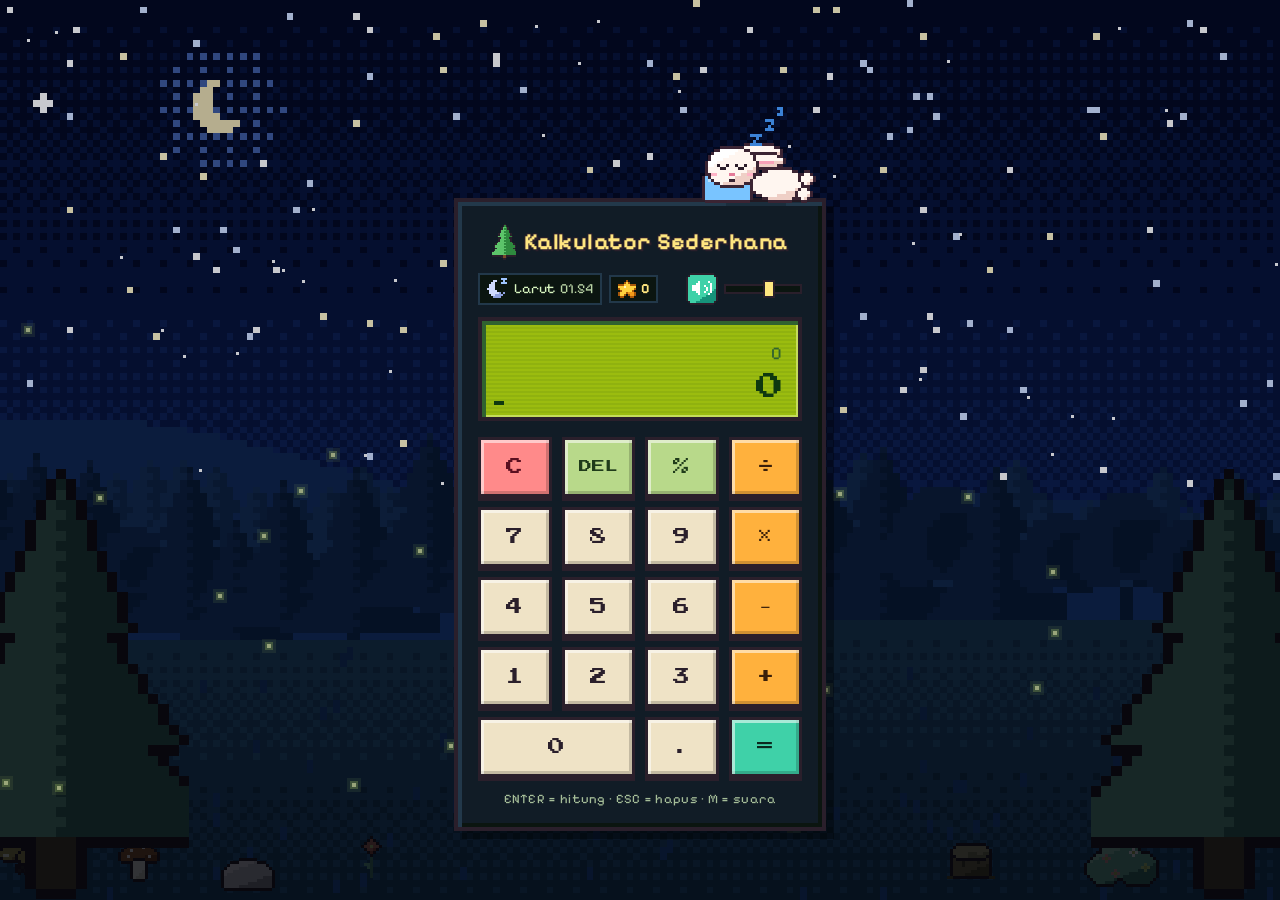
==== commit 9f343271: "Desain pixel art: aset pixel + tampilan retro - Semua tampilan berganti ke gaya pixel art (PNG kecil" ====
--- a/index.html
+++ b/index.html
@@ -3,15 +3,13 @@
 <head>
   <meta charset="utf-8" />
   <meta name="viewport" content="width=device-width, initial-scale=1, viewport-fit=cover" />
-  <meta name="theme-color" content="#052e1c" />
+  <meta name="theme-color" content="#0b1a45" />
   <title>Kalkulator Sederhana</title>
-  <link rel="preconnect" href="https://fonts.googleapis.com">
-  <link rel="preconnect" href="https://fonts.gstatic.com" crossorigin>
-  <link href="https://fonts.googleapis.com/css2?family=Outfit:wght@300;400;600;700&display=swap" rel="stylesheet">
+  <link rel="icon" href="assets/pixel/karakter/kelinci_idle.png" type="image/png">
   <link rel="stylesheet" href="styles.css">
 </head>
 <body class="no-transition">
-  <!-- ===== latar hutan animasi (suasana mengikuti jam) ===== -->
+  <!-- ===== latar hutan pixel (suasana mengikuti jam) ===== -->
   <div class="forest" aria-hidden="true">
     <div class="sky sky-pagi"></div>
     <div class="sky sky-siang"></div>
@@ -20,156 +18,82 @@
     <div class="sky sky-larut"></div>
 
     <div class="stars"></div>
-    <div class="sun"></div>
-    <div class="moon"></div>
-    <div class="rays"></div>
 
-    <!-- burung terbang (siang hari) -->
+    <!-- burung (pagi–sore), 2 frame kepak -->
     <div class="birds">
-      <div class="bird bird1"><svg viewBox="0 0 40 20"><path class="wing-l" d="M20 12 Q12 2 2 6 Q12 8 20 12Z"/><path class="wing-r" d="M20 12 Q28 2 38 6 Q28 8 20 12Z"/></svg></div>
-      <div class="bird bird2"><svg viewBox="0 0 40 20"><path class="wing-l" d="M20 12 Q12 2 2 6 Q12 8 20 12Z"/><path class="wing-r" d="M20 12 Q28 2 38 6 Q28 8 20 12Z"/></svg></div>
-      <div class="bird bird3"><svg viewBox="0 0 40 20"><path class="wing-l" d="M20 12 Q12 2 2 6 Q12 8 20 12Z"/><path class="wing-r" d="M20 12 Q28 2 38 6 Q28 8 20 12Z"/></svg></div>
+      <div class="bird bird1 flip2"><img src="assets/pixel/hewan/burung_1.png" alt=""><img src="assets/pixel/hewan/burung_2.png" alt=""></div>
+      <div class="bird bird2 flip2"><img src="assets/pixel/hewan/burung_1.png" alt=""><img src="assets/pixel/hewan/burung_2.png" alt=""></div>
+      <div class="bird bird3 flip2"><img src="assets/pixel/hewan/burung_1.png" alt=""><img src="assets/pixel/hewan/burung_2.png" alt=""></div>
     </div>
 
-    <div class="trees far"></div>
-    <div class="trees mid"></div>
-
-    <!-- rusa berjalan (kiri ke kanan) -->
-    <div class="walker deer">
-      <svg viewBox="0 0 130 110">
-        <g class="leg leg-b1"><rect x="34" y="56" width="5" height="44" rx="2.5"/></g>
-        <g class="leg leg-f1"><rect x="84" y="56" width="5" height="44" rx="2.5"/></g>
-        <path d="M30 42 Q24 38 22 46 Q26 46 30 46Z"/>
-        <ellipse cx="60" cy="52" rx="34" ry="15"/>
-        <path d="M80 50 L92 18 L102 20 L94 56Z"/>
-        <ellipse cx="104" cy="20" rx="12" ry="7" transform="rotate(18 104 20)"/>
-        <ellipse cx="94" cy="12" rx="6" ry="2.6" transform="rotate(-35 94 12)"/>
-        <path class="antler" d="M98 14 Q96 2 88 -2 M96 6 Q100 0 104 -4 M101 13 Q104 2 112 -2 M105 6 Q110 4 114 6" fill="none"/>
-        <g class="leg leg-b2"><rect x="42" y="56" width="5" height="44" rx="2.5"/></g>
-        <g class="leg leg-f2"><rect x="76" y="56" width="5" height="44" rx="2.5"/></g>
-      </svg>
+    <!-- hewan yang lewat -->
+    <div class="walker deer flip2"><img src="assets/pixel/hewan/rusa_1.png" alt=""><img src="assets/pixel/hewan/rusa_2.png" alt=""></div>
+    <div class="walker fox flip2"><img src="assets/pixel/hewan/rubah_1.png" alt=""><img src="assets/pixel/hewan/rubah_2.png" alt=""></div>
+    <div class="walker bunny">
+      <img src="assets/pixel/karakter/kelinci_jalan_kiri_1.png" alt="">
+      <img src="assets/pixel/karakter/kelinci_jalan_kiri_2.png" alt="">
+      <img src="assets/pixel/karakter/kelinci_jalan_kiri_3.png" alt="">
+      <img src="assets/pixel/karakter/kelinci_jalan_kiri_4.png" alt="">
     </div>
 
-    <!-- kelinci melompat (kanan ke kiri) -->
-    <div class="walker rabbit">
-      <svg viewBox="0 0 60 50">
-        <ellipse cx="30" cy="34" rx="16" ry="11"/>
-        <circle cx="14" cy="26" r="8"/>
-        <ellipse cx="12" cy="10" rx="3" ry="10" transform="rotate(-12 12 10)"/>
-        <ellipse cx="18" cy="11" rx="3" ry="10" transform="rotate(10 18 11)"/>
-        <circle cx="46" cy="30" r="4.5"/>
-        <ellipse cx="38" cy="44" rx="9" ry="3.5"/>
-        <ellipse cx="20" cy="44" rx="4" ry="3"/>
-        <circle cx="11" cy="25" r="1.3" class="eye"/>
-      </svg>
-    </div>
-
-    <!-- rubah berjalan (kiri ke kanan, lebih lambat) -->
-    <div class="walker fox">
-      <svg viewBox="0 0 120 70">
-        <g class="leg leg-b1"><rect x="32" y="38" width="4" height="26" rx="2"/></g>
-        <g class="leg leg-f1"><rect x="80" y="38" width="4" height="26" rx="2"/></g>
-        <path class="tail" d="M28 36 Q4 30 2 46 Q14 40 30 44Z"/>
-        <ellipse cx="56" cy="38" rx="28" ry="11"/>
-        <path d="M78 34 L96 22 L112 30 L96 38 L84 44Z"/>
-        <path d="M92 24 L94 12 L100 22Z"/>
-        <path d="M98 24 L103 13 L106 25Z"/>
-        <g class="leg leg-b2"><rect x="40" y="38" width="4" height="26" rx="2"/></g>
-        <g class="leg leg-f2"><rect x="72" y="38" width="4" height="26" rx="2"/></g>
-      </svg>
-    </div>
+    <!-- dekorasi tanah -->
+    <img class="deco d-batu" src="assets/pixel/dekorasi/batu.png" alt="">
+    <img class="deco d-jamur" src="assets/pixel/dekorasi/jamur.png" alt="">
+    <img class="deco d-bunga" src="assets/pixel/dekorasi/bunga_merah.png" alt="">
+    <img class="deco d-tunggul" src="assets/pixel/dekorasi/tunggul.png" alt="">
+    <img class="deco d-semak" src="assets/pixel/dekorasi/semak_bunga.png" alt="">
 
     <!-- pohon depan yang bergoyang -->
-    <div class="tree-near t1"></div>
-    <div class="tree-near t2"></div>
-    <div class="tree-near t3"></div>
-    <div class="tree-near t4"></div>
+    <img class="tree-near t1" src="assets/pixel/dekorasi/cemara_besar.png" alt="">
+    <img class="tree-near t2" src="assets/pixel/dekorasi/cemara_besar.png" alt="">
 
-    <div class="ground"></div>
     <div class="fireflies"></div>
     <div class="leaves"></div>
     <div class="tint"></div>
   </div>
 
-  <!-- lapisan konfeti perayaan -->
-  <div class="confetti" aria-hidden="true"></div>
+  <!-- lapisan efek: konfeti, ikon jawaban & error -->
+  <div class="fx" aria-hidden="true"></div>
 
   <main class="calculator">
-    <!-- maskot kelinci yang bereaksi -->
+    <!-- maskot kelinci yang bereaksi (pose dipilih oleh script.js) -->
     <div class="mascot" id="mascot" data-state="idle" aria-hidden="true">
       <div class="bubble" id="bubble"></div>
-      <svg viewBox="0 0 120 130">
-        <g class="whole">
-          <ellipse class="shadow" cx="60" cy="129" rx="34" ry="4"/>
-          <ellipse class="fur" cx="60" cy="104" rx="34" ry="24"/>
-          <ellipse class="belly" cx="60" cy="109" rx="20" ry="15"/>
-          <ellipse class="fur-dark" cx="40" cy="125" rx="12" ry="5.5"/>
-          <ellipse class="fur-dark" cx="80" cy="125" rx="12" ry="5.5"/>
-          <g class="paw paw-l"><ellipse class="fur" cx="42" cy="101" rx="7" ry="11"/></g>
-          <g class="head">
-            <g class="ear ear-l">
-              <ellipse class="fur" cx="45" cy="24" rx="10" ry="26"/>
-              <ellipse class="inner-ear" cx="45" cy="27" rx="5" ry="19"/>
-            </g>
-            <g class="ear ear-r">
-              <ellipse class="fur" cx="75" cy="24" rx="10" ry="26"/>
-              <ellipse class="inner-ear" cx="75" cy="27" rx="5" ry="19"/>
-            </g>
-            <ellipse class="fur" cx="60" cy="66" rx="31" ry="27"/>
-            <ellipse class="blush" cx="39" cy="76" rx="6" ry="4"/>
-            <ellipse class="blush" cx="81" cy="76" rx="6" ry="4"/>
-
-            <g class="brows">
-              <path class="ink-stroke" d="M42 52 L54 55"/>
-              <path class="ink-stroke" d="M66 54 L78 49"/>
-            </g>
-            <g class="eyes-open">
-              <g class="pupils">
-                <circle class="ink" cx="49" cy="63" r="5"/>
-                <circle class="ink" cx="71" cy="63" r="5"/>
-                <circle class="shine" cx="50.8" cy="61.2" r="1.7"/>
-                <circle class="shine" cx="72.8" cy="61.2" r="1.7"/>
-              </g>
-            </g>
-            <g class="eyes-happy">
-              <path class="ink-stroke" d="M43 65 Q49 57 55 65"/>
-              <path class="ink-stroke" d="M65 65 Q71 57 77 65"/>
-            </g>
-            <g class="eyes-closed">
-              <path class="ink-stroke" d="M43 63 Q49 68 55 63"/>
-              <path class="ink-stroke" d="M65 63 Q71 68 77 63"/>
-            </g>
-
-            <path class="nose" d="M56.5 71 L63.5 71 L60 75Z"/>
-            <path class="mouth m-smile ink-stroke" d="M54 77 Q57 81 60 77 Q63 81 66 77"/>
-            <path class="mouth m-open" d="M53 77 Q60 91 67 77 Z"/>
-            <ellipse class="mouth m-o ink" cx="60" cy="81" rx="3" ry="3.6"/>
-            <path class="mouth m-wavy ink-stroke" d="M52 81 Q55 77 58 81 Q61 85 64 81 Q67 77 69 80"/>
-          </g>
-          <g class="paw paw-r"><ellipse class="fur" cx="78" cy="101" rx="7" ry="11"/></g>
-        </g>
-      </svg>
+      <div class="m-body">
+        <img data-pose="idle" src="assets/pixel/karakter/kelinci_idle.png" alt="">
+        <img data-pose="menyapa" src="assets/pixel/karakter/kelinci_menyapa.png" alt="">
+        <img data-pose="membaca" src="assets/pixel/karakter/kelinci_membaca.png" alt="">
+        <img data-pose="duduk" src="assets/pixel/karakter/kelinci_duduk.png" alt="">
+        <img data-pose="duduk_kedip" src="assets/pixel/karakter/kelinci_duduk_kedip.png" alt="">
+        <img data-pose="tidur" src="assets/pixel/karakter/kelinci_tidur.png" alt="">
+        <img data-pose="siap" src="assets/pixel/karakter/kelinci_siap.png" alt="">
+        <img data-pose="berpikir" src="assets/pixel/karakter/kelinci_berpikir.png" alt="">
+        <img data-pose="thumbs_up" src="assets/pixel/karakter/kelinci_thumbs_up.png" alt="">
+        <img data-pose="senang" src="assets/pixel/karakter/kelinci_senang.png" alt="">
+        <img data-pose="lompat" src="assets/pixel/karakter/kelinci_lompat.png" alt="">
+        <img data-pose="bingung" src="assets/pixel/karakter/kelinci_bingung.png" alt="">
+        <img data-pose="sedih" src="assets/pixel/karakter/kelinci_sedih.png" alt="">
+        <img data-pose="menyemangati" src="assets/pixel/karakter/kelinci_menyemangati.png" alt="">
+        <img data-pose="kejutan" src="assets/pixel/karakter/kelinci_kejutan.png" alt="">
+      </div>
     </div>
 
     <header class="top">
-      <span class="leaf" aria-hidden="true">
-        <svg viewBox="0 0 24 24" width="18" height="18"><path fill="currentColor" d="M12 2 L17 9 H14.5 L19 15 H15.5 L20 21 H13 V23 H11 V21 H4 L8.5 15 H5 L9.5 9 H7 Z"/></svg>
-      </span>
+      <img class="logo" src="assets/pixel/dekorasi/cemara_kecil.png" alt="" aria-hidden="true">
       <h1>Kalkulator Sederhana</h1>
     </header>
 
     <div class="toolbar">
       <span class="period-badge" title="Suasana mengikuti jam perangkat">
-        <span id="periodIcon" aria-hidden="true">🌙</span>
+        <img id="periodIcon" src="assets/pixel/item/ikon_malam.png" alt="">
         <span id="periodLabel">Malam</span>
-        <span class="dot" aria-hidden="true">·</span>
         <time id="clock">--.--</time>
       </span>
-      <span class="streak" id="streak" title="Hitungan berhasil berturut-turut">⭐ <b>0</b></span>
+      <span class="streak" id="streak" title="Hitungan berhasil berturut-turut"><img src="assets/pixel/item/bintang.png" alt=""> <b>0</b></span>
       <div class="sound-ctrl">
         <button type="button" id="muteBtn" class="icon-btn" aria-pressed="false" aria-label="Matikan suara" title="Suara (M)">
-          <svg class="ic-on" viewBox="0 0 24 24"><path d="M4 9v6h4l5 4V5L8 9H4z"/><path class="wave" d="M16 8.5a5 5 0 0 1 0 7M18.5 6a8.5 8.5 0 0 1 0 12" fill="none"/></svg>
-          <svg class="ic-off" viewBox="0 0 24 24"><path d="M4 9v6h4l5 4V5L8 9H4z"/><path class="wave" d="M16.5 9.5l5 5M21.5 9.5l-5 5" fill="none"/></svg>
+          <img class="ic-on" src="assets/pixel/ui/ikon_suara_nyala.png" alt="">
+          <img class="ic-off" src="assets/pixel/ui/ikon_suara_mati.png" alt="">
         </button>
         <input type="range" id="volume" min="0" max="100" value="60" aria-label="Volume suara">
       </div>
@@ -182,7 +106,7 @@
 
     <div class="buttons">
       <button data-action="clear" class="fn clear">C</button>
-      <button data-action="back" class="fn" aria-label="Hapus satu">⌫</button>
+      <button data-action="back" class="fn del" aria-label="Hapus satu">DEL</button>
       <button data-value="%" class="fn">%</button>
       <button data-value="/" class="op" aria-label="Bagi">÷</button>
 
@@ -206,7 +130,7 @@
       <button data-action="calculate" class="equals" aria-label="Hitung">=</button>
     </div>
 
-    <footer class="help">Keyboard: Enter = hitung, Esc = hapus, M = suara</footer>
+    <footer class="help">ENTER = hitung · ESC = hapus · M = suara</footer>
   </main>
 
   <script src="script.js"></script>
--- a/styles.css
+++ b/styles.css
@@ -1,30 +1,37 @@
 /* =========================================================
-   Kalkulator Sederhana — tema hutan
-   Suasana (langit, cahaya, hewan) diatur oleh body[data-period]
-   yang diisi otomatis dari jam perangkat (lihat script.js).
-   ========================================================= */
+   Kalkulator Sederhana — tema hutan PIXEL ART
+   Semua gambar adalah PNG kecil yang diperbesar dengan
+   image-rendering: pixelated, jadi pikselnya tetap tajam.
+   Suasana diatur oleh body[data-period] (lihat script.js).
+   ========================================================= */
+/* font pixel disertakan di proyek (lisensi SIL OFL) — tetap tampil saat offline */
+@font-face{font-family:'Press Start 2P';src:url("assets/pixel/font/press-start-2p.woff2") format("woff2");font-weight:400;font-display:swap}
+@font-face{font-family:'Pixelify Sans';src:url("assets/pixel/font/pixelify-sans-400.woff2") format("woff2");font-weight:400 600;font-display:swap}
+@font-face{font-family:'Pixelify Sans';src:url("assets/pixel/font/pixelify-sans-700.woff2") format("woff2");font-weight:700;font-display:swap}
+
 :root{
-  --card:rgba(10, 46, 31, 0.55);
-  --card-border:rgba(134, 239, 172, 0.18);
-  --key:rgba(255,255,255,0.06);
-  --key-hover:rgba(255,255,255,0.11);
-  --key-text:#ecfdf5;
-  --fn:rgba(134, 239, 172, 0.14);
-  --fn-text:#bbf7d0;
-  --op:rgba(52, 211, 153, 0.22);
-  --op-text:#6ee7b7;
-  --accent-1:#34d399;
-  --accent-2:#10b981;
-  --accent-3:#059669;
-  --muted:#86b8a0;
-  --danger:#fca5a5;
-  --radius:18px;
-  --gap:clamp(8px, 2.6vw, 12px);
-  --mood:2.5s; /* durasi transisi suasana */
+  --ink:#2a1f2b;
+  --panel:#1d3326;
+  --panel-hi:#2f5a3f;
+  --panel-lo:#0b1510;
+  --lcd:#9bbc0f;
+  --lcd-dark:#0f380f;
+  --lcd-mid:#306230;
+  --key:#efe3c6;
+  --key-text:#2a1f2b;
+  --fn:#b8d98a;
+  --op:#ffb13d;
+  --eq:#3fd1a8;
+  --label:#d8f5c0;
+  --gap:clamp(7px, 2.4vw, 10px);
+  --mood:2.5s;
+  --px:'Press Start 2P', 'Courier New', monospace;
+  --ui:'Pixelify Sans', 'Trebuchet MS', sans-serif;
 }
 
 *{box-sizing:border-box;-webkit-tap-highlight-color:transparent}
 html,body{height:100%}
+img{image-rendering:pixelated;image-rendering:crisp-edges}
 
 body{
   margin:0;
@@ -33,15 +40,14 @@
   display:flex;
   align-items:flex-start;
   justify-content:center;
-  padding:max(16px, env(safe-area-inset-top)) max(16px, env(safe-area-inset-right))
-          max(16px, env(safe-area-inset-bottom)) max(16px, env(safe-area-inset-left));
-  padding-top:calc(max(16px, env(safe-area-inset-top)) + 72px); /* ruang untuk maskot */
-  font-family:'Outfit', 'Segoe UI', Roboto, Arial, sans-serif;
-  color:var(--key-text);
-  background:#04170d;
+  padding:max(16px, env(safe-area-inset-top)) max(14px, env(safe-area-inset-right))
+          max(16px, env(safe-area-inset-bottom)) max(14px, env(safe-area-inset-left));
+  padding-top:calc(max(16px, env(safe-area-inset-top)) + 128px); /* ruang untuk maskot */
+  font-family:var(--ui);
+  color:var(--label);
+  background:#0b1a45;
   overflow-x:hidden;
 }
-/* saat pertama dibuka: langsung tampil di suasana yang benar, tanpa transisi */
 body.no-transition *,
 body.no-transition *::before,
 body.no-transition *::after{transition:none !important}
@@ -50,62 +56,59 @@
    SUASANA PER WAKTU
    ========================================================= */
 body{ /* default = malam */
-  --sun-x:85vw; --sun-y:75vh; --sun-o:0; --sun-glow:rgba(253,230,138,.5); --sun-filter:hue-rotate(0deg) saturate(1);
-  --moon-x:78vw; --moon-y:8vh; --moon-o:1;
-  --rays-o:.35; --stars-o:.7; --ff-o:1; --birds-o:0;
-  --land:brightness(1) sepia(0) saturate(1) hue-rotate(0deg);
+  --stars-o:.8; --ff-o:1; --birds-o:0;
+  --deco:brightness(.42) saturate(.7) hue-rotate(25deg);
   --tint:rgba(0,0,0,0);
+  --panel:#1b2f3a; --panel-hi:#2e4f63;
 }
 body[data-period="pagi"]{
-  --sun-x:10vw; --sun-y:20vh; --sun-o:1; --sun-glow:rgba(253,230,138,.55);
-  --moon-o:0; --moon-x:85vw; --moon-y:-20vh;
-  --rays-o:.9; --stars-o:0; --ff-o:0; --birds-o:1;
-  --land:brightness(1.9) sepia(0) saturate(1.05) hue-rotate(0deg);
-  --tint:rgba(255,236,170,.06);
-  --card:rgba(8, 56, 36, 0.58);
+  --stars-o:0; --ff-o:0; --birds-o:1;
+  --deco:brightness(1) saturate(1) hue-rotate(0deg);
+  --tint:rgba(255,236,170,.04);
+  --panel:#1d3a28; --panel-hi:#326a45;
 }
 body[data-period="siang"]{
-  --sun-x:68vw; --sun-y:5vh; --sun-o:1; --sun-glow:rgba(255,251,235,.65);
-  --moon-o:0; --moon-x:85vw; --moon-y:-20vh;
-  --rays-o:.6; --stars-o:0; --ff-o:0; --birds-o:1;
-  --land:brightness(2.2) sepia(0) saturate(1.15) hue-rotate(0deg);
+  --stars-o:0; --ff-o:0; --birds-o:1;
+  --deco:brightness(1.04) saturate(1.08) hue-rotate(0deg);
   --tint:rgba(0,0,0,0);
-  --card:rgba(8, 60, 38, 0.6);
+  --panel:#1d3a28; --panel-hi:#326a45;
 }
 body[data-period="sore"]{
-  --sun-x:76vw; --sun-y:34vh; --sun-o:1; --sun-glow:rgba(251,146,60,.65);
-  --sun-filter:hue-rotate(-28deg) saturate(1.5);
-  --moon-o:0; --moon-x:85vw; --moon-y:-20vh;
-  --rays-o:1; --stars-o:0; --ff-o:.35; --birds-o:1;
-  --land:brightness(1.35) sepia(.4) saturate(1.3) hue-rotate(-12deg);
-  --tint:rgba(251,113,60,.1);
-  --card:rgba(48, 38, 22, 0.55);
-  --card-border:rgba(253, 186, 116, 0.22);
+  --stars-o:0; --ff-o:.4; --birds-o:1;
+  --deco:brightness(.6) saturate(.95) hue-rotate(-28deg);
+  --tint:rgba(251,113,60,.07);
+  --panel:#3a2a2a; --panel-hi:#6a4a3e;
 }
 body[data-period="larut"]{
-  --sun-o:0;
-  --moon-x:18vw; --moon-y:6vh; --moon-o:.85;
-  --rays-o:.1; --stars-o:1; --ff-o:.8; --birds-o:0;
-  --land:brightness(.6) sepia(0) saturate(.8) hue-rotate(0deg);
-  --tint:rgba(2,6,30,.3);
-  --card:rgba(4, 22, 16, 0.66);
+  --stars-o:1; --ff-o:.8; --birds-o:0;
+  --deco:brightness(.26) saturate(.55) hue-rotate(30deg);
+  --tint:rgba(2,6,30,.22);
+  --panel:#111c26; --panel-hi:#22384a;
 }
 
 /* =========================================================
    HUTAN
    ========================================================= */
-.forest{
-  position:fixed;inset:0;overflow:hidden;z-index:0;pointer-events:none;
-  --ground-h:clamp(46px, 9vh, 90px);
-}
-
-/* langit: 5 lapisan yang saling memudar */
-.sky{position:absolute;inset:0;opacity:0;transition:opacity var(--mood) ease}
-.sky-pagi {background:linear-gradient(180deg,#78c3ea 0%,#bfe8d4 45%,#fde5ae 70%,#5f9f6e 100%)}
-.sky-siang{background:linear-gradient(180deg,#3aa4e4 0%,#8dd4ef 45%,#d6f4e1 70%,#4f9361 100%)}
-.sky-sore {background:linear-gradient(180deg,#4f437f 0%,#d9745a 40%,#f6ae63 66%,#6e5f33 100%)}
-.sky-malam{background:linear-gradient(180deg,#0a1f38 0%,#0d3a36 45%,#245e44 72%,#0b3a24 100%)}
-.sky-larut{background:linear-gradient(180deg,#020617 0%,#03111b 50%,#082619 76%,#03140b 100%)}
+.forest{position:fixed;inset:0;overflow:hidden;z-index:0;pointer-events:none}
+
+.sky{
+  position:absolute;inset:0;opacity:0;
+  background-size:cover;background-position:center bottom;background-repeat:no-repeat;
+  image-rendering:pixelated;image-rendering:crisp-edges;
+  transition:opacity var(--mood) steps(10);
+}
+.sky-pagi {background-image:url("assets/pixel/latar/latar_pagi.png")}
+.sky-siang{background-image:url("assets/pixel/latar/latar_siang.png")}
+.sky-sore {background-image:url("assets/pixel/latar/latar_sore.png")}
+.sky-malam{background-image:url("assets/pixel/latar/latar_malam.png")}
+.sky-larut{background-image:url("assets/pixel/latar/latar_larut.png")}
+@media (min-aspect-ratio:4/5){
+  .sky-pagi {background-image:url("assets/pixel/latar/latar_pagi_lebar.png")}
+  .sky-siang{background-image:url("assets/pixel/latar/latar_siang_lebar.png")}
+  .sky-sore {background-image:url("assets/pixel/latar/latar_sore_lebar.png")}
+  .sky-malam{background-image:url("assets/pixel/latar/latar_malam_lebar.png")}
+  .sky-larut{background-image:url("assets/pixel/latar/latar_larut_lebar.png")}
+}
 body[data-period="pagi"]  .sky-pagi,
 body[data-period="siang"] .sky-siang,
 body[data-period="sore"]  .sky-sore,
@@ -113,131 +116,60 @@
 body[data-period="larut"] .sky-larut,
 body:not([data-period]) .sky-malam{opacity:1}
 
-/* bintang */
-.stars{position:absolute;inset:0 0 40% 0;opacity:var(--stars-o);transition:opacity var(--mood) ease}
-.star{
-  position:absolute;width:2px;height:2px;border-radius:50%;background:#f8fafc;
-  animation:twinkle var(--tw) ease-in-out var(--delay) infinite;
-}
+/* bintang berkelip (kotak 1 piksel) */
+.stars{position:absolute;inset:0 0 45% 0;opacity:var(--stars-o);transition:opacity var(--mood) ease}
+.star{position:absolute;width:3px;height:3px;background:#fff;animation:twinkle var(--tw) steps(2) var(--delay) infinite}
 @keyframes twinkle{0%,100%{opacity:.25}50%{opacity:1}}
 
-/* matahari & bulan */
-.sun,.moon{
-  position:absolute;border-radius:50%;aspect-ratio:1;
-  transition:left 3s ease, top 3s ease, opacity var(--mood) ease, box-shadow 3s ease, filter 3s ease;
-}
-.sun{
-  width:clamp(60px, 10vw, 100px);
-  left:var(--sun-x);top:var(--sun-y);opacity:var(--sun-o);
-  background:radial-gradient(circle at 40% 40%, #fffbea, #fde68a 55%, #fbbf24);
-  box-shadow:0 0 60px 25px var(--sun-glow), 0 0 160px 70px var(--sun-glow);
-  filter:var(--sun-filter);
-}
-.moon{
-  width:clamp(56px, 10vw, 100px);
-  left:var(--moon-x);top:var(--moon-y);opacity:var(--moon-o);
-  background:radial-gradient(circle at 38% 38%, #fefce8, #d9f99d 60%, #a3e635);
-  box-shadow:0 0 50px 18px rgba(217,249,157,.35), 0 0 140px 60px rgba(163,230,53,.15);
-}
-
-.rays{
-  position:absolute;inset:-20% -10% auto;height:120%;
-  opacity:var(--rays-o);
-  background:repeating-linear-gradient(105deg, transparent 0 60px, rgba(255,250,220,.07) 60px 110px, transparent 110px 200px);
-  mask-image:linear-gradient(180deg, #000 0%, transparent 75%);
-  -webkit-mask-image:linear-gradient(180deg, #000 0%, transparent 75%);
-  animation:rays 14s ease-in-out infinite alternate;
-  transition:opacity var(--mood) ease;
-}
-@keyframes rays{from{transform:translateX(-40px)}to{transform:translateX(40px)}}
-
-/* barisan pohon cemara */
-.trees,.tree-near,.ground{filter:var(--land);transition:filter var(--mood) ease}
-.trees{position:absolute;left:-5%;right:-5%;background-repeat:repeat-x;background-position:bottom left}
-.trees.far{
-  bottom:calc(var(--ground-h) + 6px);height:34vh;opacity:.75;
-  background-image:
-    url("data:image/svg+xml,%3Csvg xmlns='http://www.w3.org/2000/svg' viewBox='0 0 100 200'%3E%3Cpath fill='%2318633f' d='M50 0L78 60H64L88 110H71L98 170H55V200H45V170H2L29 110H12L36 60H22Z'/%3E%3C/svg%3E"),
-    url("data:image/svg+xml,%3Csvg xmlns='http://www.w3.org/2000/svg' viewBox='0 0 100 200'%3E%3Cpath fill='%23145a39' d='M50 0L78 60H64L88 110H71L98 170H55V200H45V170H2L29 110H12L36 60H22Z'/%3E%3C/svg%3E");
-  background-size:70px 150px, 95px 210px;
-  background-position:0 100%, 35px 100%;
-  animation:drift 120s linear infinite;
-}
-.trees.mid{
-  bottom:var(--ground-h);height:30vh;
-  background-image:
-    url("data:image/svg+xml,%3Csvg xmlns='http://www.w3.org/2000/svg' viewBox='0 0 100 200'%3E%3Cpath fill='%230c3f27' d='M50 0L78 60H64L88 110H71L98 170H55V200H45V170H2L29 110H12L36 60H22Z'/%3E%3C/svg%3E"),
-    url("data:image/svg+xml,%3Csvg xmlns='http://www.w3.org/2000/svg' viewBox='0 0 100 200'%3E%3Cpath fill='%230a3522' d='M50 0L78 60H64L88 110H71L98 170H55V200H45V170H2L29 110H12L36 60H22Z'/%3E%3C/svg%3E");
-  background-size:110px 200px, 150px 260px;
-  background-position:20px 100%, 90px 100%;
-  animation:drift 80s linear infinite reverse;
-}
-@keyframes drift{to{background-position-x:600px, 635px}}
-
-.ground{
-  position:absolute;left:0;right:0;bottom:0;height:var(--ground-h);
-  background:
-    radial-gradient(60% 120% at 20% 0%, #0d3b23 0%, transparent 70%),
-    linear-gradient(180deg, #082c19, #031309);
-  border-top:2px solid #0e4429;
-}
-
+/* dua frame bergantian (burung, rusa, rubah) */
+.flip2{aspect-ratio:var(--ar)}
+.flip2 img{position:absolute;inset:0;width:100%;height:100%}
+.flip2 img:first-child{animation:frame2a var(--fs, .5s) steps(1) infinite}
+.flip2 img:last-child{animation:frame2b var(--fs, .5s) steps(1) infinite}
+@keyframes frame2a{0%{opacity:1}50%{opacity:0}}
+@keyframes frame2b{0%{opacity:0}50%{opacity:1}}
+
+.deco,.tree-near,.walker{filter:var(--deco);transition:filter var(--mood) steps(8)}
 .tree-near{
-  position:absolute;bottom:calc(var(--ground-h) - 10px);
-  aspect-ratio:1/2;
-  background:url("data:image/svg+xml,%3Csvg xmlns='http://www.w3.org/2000/svg' viewBox='0 0 100 200'%3E%3Cpath fill='%23041a0e' d='M50 0L78 60H64L88 110H71L98 170H55V200H45V170H2L29 110H12L36 60H22Z'/%3E%3C/svg%3E") no-repeat bottom/contain;
+  position:absolute;bottom:-1vh;height:clamp(200px, 50vh, 500px);width:auto;
   transform-origin:50% 100%;
-  animation:treeSway 6s ease-in-out infinite;
+  animation:treeSway 3s steps(2) infinite;
   z-index:3;
 }
-.t1{left:-4vw;width:clamp(110px, 20vw, 220px);animation-delay:-1s}
-.t2{left:11vw;width:clamp(70px, 11vw, 120px);animation-delay:-3s;animation-duration:7s}
-.t3{right:-3vw;width:clamp(120px, 21vw, 230px);animation-delay:-2s;animation-duration:5.5s}
-.t4{right:13vw;width:clamp(65px, 10vw, 110px);animation-delay:-4s}
-@keyframes treeSway{0%,100%{transform:rotate(-1.6deg)}50%{transform:rotate(1.6deg)}}
+.t1{left:clamp(-90px, -6vw, -34px)}
+.t2{right:clamp(-90px, -6vw, -34px);animation-delay:-1.5s}
+@keyframes treeSway{0%,100%{transform:rotate(-1deg)}50%{transform:rotate(1deg)}}
+
+.deco{position:absolute;z-index:3;height:auto}
+.d-jamur{left:9vw;bottom:2vh;width:48px}
+.d-batu{left:17vw;bottom:1vh;width:60px}
+.d-semak{right:9vw;bottom:1.5vh;width:84px}
+.d-tunggul{right:22vw;bottom:2vh;width:54px}
+.d-bunga{left:28vw;bottom:2.5vh;width:27px}
 
 .tint{position:absolute;inset:0;background:var(--tint);transition:background-color var(--mood) ease;z-index:5}
 
 /* ---------- hewan yang lewat ---------- */
-.walker{position:absolute;left:0;bottom:calc(var(--ground-h) - 6px);z-index:2}
-.walker svg{display:block;width:100%;height:auto;overflow:visible;fill:#03140a}
-.walker .antler{stroke:#03140a;stroke-width:2.6;stroke-linecap:round}
-.walker .eye{fill:#bef264}
-
-.deer{width:clamp(80px, 13vw, 130px);animation:walkRight 32s linear infinite}
-.deer svg{animation:bob .6s ease-in-out infinite}
-.fox{width:clamp(64px, 10vw, 105px);animation:walkRight 44s linear -22s infinite}
-.fox svg{animation:bob .45s ease-in-out infinite}
-.fox .tail{transform-origin:28px 40px;animation:tail 1s ease-in-out infinite}
-.rabbit{width:clamp(36px, 5.5vw, 54px);bottom:calc(var(--ground-h) - 4px);animation:walkLeft 20s linear -6s infinite}
-.rabbit svg{animation:hop .7s cubic-bezier(.3,0,.6,1) infinite}
-
-.leg{transform-box:fill-box;transform-origin:50% 0}
-.deer .leg{animation:legSwing .6s ease-in-out infinite}
-.fox .leg{animation:legSwing .45s ease-in-out infinite}
-.leg-b2,.leg-f1{animation-direction:reverse !important}
-
+.walker{position:absolute;left:0;bottom:3vh;z-index:2}
+.deer{width:84px;--ar:28/24;--fs:.4s;animation:walkRight 30s steps(240) infinite}
+.fox{width:72px;--ar:24/14;--fs:.3s;bottom:2.5vh;animation:walkRight 40s steps(320) -20s infinite}
+.bunny{width:64px;aspect-ratio:40/46;bottom:2vh;animation:walkLeft 26s steps(260) -8s infinite}
+.bunny img{position:absolute;inset:0;width:100%;height:100%;opacity:0;animation:frame4 .56s steps(1) infinite}
+.bunny img:nth-child(2){animation-delay:-.42s}
+.bunny img:nth-child(3){animation-delay:-.28s}
+.bunny img:nth-child(4){animation-delay:-.14s}
+@keyframes frame4{0%{opacity:1}25%,100%{opacity:0}}
 @keyframes walkRight{from{transform:translateX(-20vw)}to{transform:translateX(120vw)}}
 @keyframes walkLeft{from{transform:translateX(120vw)}to{transform:translateX(-20vw)}}
-@keyframes legSwing{0%,100%{transform:rotate(18deg)}50%{transform:rotate(-18deg)}}
-@keyframes bob{0%,100%{transform:translateY(0)}50%{transform:translateY(-2px)}}
-@keyframes hop{0%,100%{transform:translateY(0) scaleY(1)}10%{transform:translateY(0) scaleY(.85)}45%{transform:translateY(-55%) scaleY(1.05)}80%{transform:translateY(0)}}
-@keyframes tail{0%,100%{transform:rotate(-6deg)}50%{transform:rotate(8deg)}}
-
-/* larut malam: hewan berjalan lebih pelan */
-body[data-period="larut"] .deer{animation-duration:48s}
-body[data-period="larut"] .fox{animation-duration:60s}
-
-/* burung (hanya pagi–sore) */
+body[data-period="larut"] .deer{animation-duration:46s}
+body[data-period="larut"] .fox{animation-duration:58s}
+
+/* burung (pagi–sore) */
 .birds{position:absolute;inset:0;opacity:var(--birds-o);transition:opacity var(--mood) ease}
-.bird{position:absolute;left:0;width:clamp(22px, 3vw, 34px);z-index:1}
-.bird svg{display:block;width:100%;fill:#0b2a1a;overflow:visible}
-.bird .wing-l,.bird .wing-r{transform-origin:20px 12px;animation:flap .35s ease-in-out infinite alternate}
-.bird .wing-r{animation-name:flapR}
-.bird1{top:14vh;animation:fly 18s linear infinite}
-.bird2{top:19vh;animation:fly 18s linear -.6s infinite}
-.bird2 svg{transform:scale(.8)}
-.bird3{top:11vh;animation:fly 24s linear -9s infinite}
+.bird{position:absolute;left:0;width:27px;--ar:9/6;--fs:.36s;z-index:1}
+.bird1{top:14vh;animation:fly 18s steps(180) infinite}
+.bird2{top:19vh;width:21px;animation:fly 18s steps(180) -.6s infinite}
+.bird3{top:10vh;animation:fly 24s steps(240) -9s infinite}
 @keyframes fly{
   0%{transform:translate(-10vw, 0)}
   25%{transform:translate(25vw, -3vh)}
@@ -245,495 +177,283 @@
   75%{transform:translate(85vw, -2vh)}
   100%{transform:translate(115vw, 0)}
 }
-@keyframes flap{from{transform:rotate(0)}to{transform:rotate(28deg)}}
-@keyframes flapR{from{transform:rotate(0)}to{transform:rotate(-28deg)}}
-
-/* kunang-kunang (sore–larut malam) */
+
+/* kunang-kunang (kotak bercahaya) */
 .fireflies{position:absolute;inset:0;opacity:var(--ff-o);transition:opacity var(--mood) ease;z-index:4}
 .firefly{
-  position:absolute;width:5px;height:5px;border-radius:50%;
-  background:#ecfccb;
-  box-shadow:0 0 8px 3px rgba(217,249,157,.8), 0 0 18px 6px rgba(163,230,53,.4);
-  animation:fireflyMove var(--dur) ease-in-out var(--delay) infinite alternate,
-            blink var(--blink) ease-in-out var(--delay) infinite;
+  position:absolute;width:4px;height:4px;background:#f2ffb0;
+  box-shadow:0 0 0 2px rgba(214,255,120,.35), 0 0 0 5px rgba(214,255,120,.12);
+  animation:fireflyMove var(--dur) steps(16) var(--delay) infinite alternate,
+            blink var(--blink) steps(3) var(--delay) infinite;
 }
 @keyframes fireflyMove{to{transform:translate(var(--dx), var(--dy))}}
-@keyframes blink{0%,100%{opacity:.1}50%{opacity:1}}
-
-/* hemat CPU: hentikan animasi elemen yang sedang tidak terlihat */
-body[data-period="pagi"] .firefly,
-body[data-period="siang"] .firefly,
-body[data-period="pagi"] .star,
-body[data-period="siang"] .star,
-body[data-period="sore"] .star,
-body[data-period="malam"] .bird, body[data-period="malam"] .bird path,
-body[data-period="larut"] .bird, body[data-period="larut"] .bird path{animation-play-state:paused}
+@keyframes blink{0%,100%{opacity:.15}50%{opacity:1}}
+
+body[data-period="pagi"] .firefly, body[data-period="siang"] .firefly,
+body[data-period="pagi"] .star, body[data-period="siang"] .star, body[data-period="sore"] .star,
+body[data-period="malam"] .bird, body[data-period="malam"] .bird img,
+body[data-period="larut"] .bird, body[data-period="larut"] .bird img{animation-play-state:paused}
 
 /* daun berguguran */
 .leaves{position:absolute;inset:0;z-index:4}
 .leaf-fall{
-  position:absolute;top:-30px;
-  width:var(--size);height:calc(var(--size) * .6);
-  background:var(--color);
-  border-radius:0 100% 0 100%;
-  opacity:.85;
-  animation:fall var(--dur) linear var(--delay) infinite;
+  position:absolute;top:-40px;width:var(--size);height:auto;filter:var(--deco);
+  animation:fall var(--dur) steps(90) var(--delay) infinite;
 }
 @keyframes fall{
   0%{transform:translate(0, 0) rotate(0deg)}
-  25%{transform:translate(30px, 27vh) rotate(120deg)}
-  50%{transform:translate(-20px, 55vh) rotate(220deg)}
-  75%{transform:translate(25px, 82vh) rotate(320deg)}
-  100%{transform:translate(-10px, 110vh) rotate(420deg)}
-}
-
-/* konfeti perayaan */
-.confetti{position:fixed;inset:0;pointer-events:none;z-index:10;overflow:hidden}
-.confetti-piece{
-  position:absolute;width:var(--s);height:calc(var(--s) * .6);
-  background:var(--c);border-radius:0 100% 0 100%;
-  animation:burst 1.6s cubic-bezier(.2,.7,.4,1) forwards;
-}
-.confetti-piece.star-piece{border-radius:2px;clip-path:polygon(50% 0,61% 35%,98% 35%,68% 57%,79% 91%,50% 70%,21% 91%,32% 57%,2% 35%,39% 35%)}
+  25%{transform:translate(30px, 27vh) rotate(90deg)}
+  50%{transform:translate(-20px, 55vh) rotate(180deg)}
+  75%{transform:translate(25px, 82vh) rotate(270deg)}
+  100%{transform:translate(-10px, 115vh) rotate(360deg)}
+}
+
+/* ---------- lapisan efek ---------- */
+.fx{position:fixed;inset:0;pointer-events:none;z-index:10;overflow:hidden}
+.confetti-piece{position:absolute;width:var(--s);height:auto;animation:burst 1.6s steps(16) forwards}
 @keyframes burst{
-  0%{transform:translate(-50%,-50%) scale(.4) rotate(0);opacity:1}
-  40%{transform:translate(calc(-50% + var(--tx)), calc(-50% + var(--ty))) scale(1) rotate(calc(var(--r) * .5));opacity:1}
-  100%{transform:translate(calc(-50% + var(--tx) * 1.3), calc(-50% + var(--ty) + 240px)) scale(.9) rotate(var(--r));opacity:0}
-}
-
-/* =========================================================
-   KARTU KALKULATOR
+  0%{transform:translate(-50%,-50%) scale(.4);opacity:1}
+  40%{transform:translate(calc(-50% + var(--tx)), calc(-50% + var(--ty))) scale(1);opacity:1}
+  100%{transform:translate(calc(-50% + var(--tx) * 1.3), calc(-50% + var(--ty) + 260px)) scale(1);opacity:0}
+}
+.fx-img{position:absolute;transform:translate(-50%,-50%);height:auto}
+.fx-pop{animation:fxPop .9s steps(9) forwards}
+.fx-burst{animation:fxBurst 1s steps(8) forwards}
+.fx-spin{animation:fxSpin .8s steps(8) forwards}
+@keyframes fxPop{
+  0%{transform:translate(-50%,-50%) scale(.3);opacity:0}
+  30%{transform:translate(-50%,-50%) scale(1.15);opacity:1}
+  70%{transform:translate(-50%,-50%) scale(1);opacity:1}
+  100%{transform:translate(-50%,-80%) scale(1);opacity:0}
+}
+@keyframes fxBurst{
+  0%{transform:translate(-50%,-50%) scale(.3);opacity:0}
+  25%{opacity:1}
+  100%{transform:translate(-50%,-50%) scale(1.6);opacity:0}
+}
+@keyframes fxSpin{
+  0%{transform:translate(-50%,-50%) scale(.4) rotate(0);opacity:0}
+  35%{opacity:1}
+  100%{transform:translate(-50%,-50%) scale(1.4) rotate(180deg);opacity:0}
+}
+
+/* =========================================================
+   KARTU KALKULATOR (panel pixel)
    ========================================================= */
 .calculator{
   position:relative;
   z-index:1;
-  width:min(100%, 380px);
-  margin:auto; /* di tengah layar, tapi tidak terpotong di layar pendek */
-  padding:clamp(16px, 5vw, 24px);
-  border-radius:28px;
-  background:var(--card);
-  border:1px solid var(--card-border);
-  backdrop-filter:blur(22px) saturate(140%);
-  -webkit-backdrop-filter:blur(22px) saturate(140%);
+  width:min(100%, 372px);
+  margin:auto;
+  padding:clamp(14px, 4.5vw, 20px);
+  background:var(--panel);
+  border:4px solid var(--ink);
   box-shadow:
-    0 30px 60px -20px rgba(0,0,0,.6),
-    inset 0 1px 0 rgba(255,255,255,.08);
-  animation:rise .7s cubic-bezier(.2,.8,.2,1) both;
-  transition:background-color var(--mood) ease, border-color var(--mood) ease;
-}
-@keyframes rise{
-  from{opacity:0;transform:translateY(30px) scale(.96)}
-  to{opacity:1;transform:none}
-}
-
-.top{
-  display:flex;
-  align-items:center;
-  justify-content:center;
-  gap:8px;
-  margin-bottom:10px;
-}
-.leaf{
-  display:grid;place-items:center;
-  width:30px;height:30px;border-radius:10px;
-  color:#052e1c;
-  background:linear-gradient(135deg, var(--accent-1), #a3e635);
-  animation:iconSway 4s ease-in-out infinite;
-}
-@keyframes iconSway{0%,100%{transform:rotate(-8deg)}50%{transform:rotate(8deg)}}
-
+    inset 4px 4px 0 var(--panel-hi),
+    inset -4px -4px 0 var(--panel-lo),
+    8px 8px 0 rgba(0,0,0,.35);
+  animation:rise .5s steps(5) both;
+  transition:background-color var(--mood) steps(8);
+}
+@keyframes rise{from{opacity:0;transform:translateY(24px)}to{opacity:1;transform:none}}
+
+.top{display:flex;align-items:center;justify-content:center;gap:8px;margin-bottom:12px}
+.logo{width:24px;height:39px;animation:logoBob 1.2s steps(2) infinite}
+@keyframes logoBob{50%{transform:translateY(-2px)}}
 .top h1{
-  margin:0;
-  font-size:clamp(16px, 4.6vw, 19px);
-  font-weight:600;
-  letter-spacing:.3px;
-  background:linear-gradient(90deg, #d1fae5, var(--accent-1), #a3e635, #d1fae5);
-  background-size:300% 100%;
-  -webkit-background-clip:text;
-  background-clip:text;
-  color:transparent;
-  animation:shine 6s linear infinite;
-}
-@keyframes shine{to{background-position:300% 0}}
-
-/* ---------- toolbar: waktu, streak, suara ---------- */
-.toolbar{
-  display:flex;align-items:center;justify-content:space-between;gap:8px;
-  margin-bottom:12px;font-size:13px;color:var(--fn-text);
-}
+  margin:0;font-family:var(--ui);font-weight:700;
+  font-size:clamp(19px, 5.4vw, 23px);letter-spacing:.5px;color:#ffe680;
+  text-shadow:2px 2px 0 var(--ink), -1px -1px 0 var(--ink), 1px -1px 0 var(--ink), -1px 1px 0 var(--ink);
+}
+
+/* ---------- toolbar ---------- */
+.toolbar{display:flex;align-items:center;gap:7px;margin-bottom:12px;font-size:14px}
 .period-badge,.streak{
   display:inline-flex;align-items:center;gap:5px;white-space:nowrap;
-  padding:5px 10px;border-radius:999px;
-  background:rgba(0,0,0,.22);border:1px solid rgba(134,239,172,.12);
-}
-.period-badge .dot{opacity:.5}
-.period-badge time{font-variant-numeric:tabular-nums}
-.streak b{font-weight:600;min-width:1ch;text-align:center}
-.streak.bump{animation:bump .5s cubic-bezier(.3,1.8,.5,1)}
-@keyframes bump{40%{transform:scale(1.25)}}
+  padding:3px 7px;background:var(--panel-lo);border:2px solid var(--panel-hi);color:var(--label);
+}
+.period-badge img{width:22px;height:22px}
+.period-badge time{font-variant-numeric:tabular-nums;opacity:.85}
+.streak img{width:18px;height:18px}
+.streak b{font-weight:700;min-width:1ch;text-align:center;color:#ffe680}
+.streak.bump{animation:bump .4s steps(4)}
+@keyframes bump{50%{transform:scale(1.3)}}
 
 .sound-ctrl{display:flex;align-items:center;gap:6px;margin-left:auto}
 .icon-btn{
-  width:32px;height:32px;padding:0;flex:none;
-  display:grid;place-items:center;
-  border-radius:10px;border:1px solid rgba(134,239,172,.15);
-  background:rgba(0,0,0,.22);color:var(--fn-text);
-  box-shadow:none;animation:none;font-size:inherit;
-}
-.icon-btn svg{width:18px;height:18px;fill:currentColor;stroke:currentColor;stroke-width:1.8;stroke-linecap:round}
+  width:32px;height:32px;padding:0;border:0;background:none;cursor:pointer;flex:none;
+}
+.icon-btn img{width:32px;height:32px;display:block}
 .icon-btn .ic-off{display:none}
 .icon-btn[aria-pressed="true"] .ic-on{display:none}
 .icon-btn[aria-pressed="true"] .ic-off{display:block}
-.icon-btn[aria-pressed="true"]{color:#fca5a5}
+.icon-btn:active{transform:translateY(2px)}
 #volume{
-  width:clamp(52px, 17vw, 84px);accent-color:var(--accent-1);margin:0;cursor:pointer;
-}
+  -webkit-appearance:none;appearance:none;
+  width:clamp(54px, 16vw, 78px);height:10px;margin:0;cursor:pointer;
+  background:var(--panel-lo);border:2px solid var(--ink);
+}
+#volume::-webkit-slider-thumb{-webkit-appearance:none;width:12px;height:18px;background:#ffe680;border:2px solid var(--ink);border-radius:0}
+#volume::-moz-range-thumb{width:10px;height:16px;background:#ffe680;border:2px solid var(--ink);border-radius:0}
 #volume:disabled{opacity:.4}
 
-/* ---------- layar ---------- */
+/* ---------- layar LCD ---------- */
 .display{
   position:relative;
-  display:flex;
-  flex-direction:column;
-  align-items:flex-end;
-  gap:4px;
-  padding:16px 18px;
-  margin-bottom:18px;
-  min-height:110px;
-  justify-content:flex-end;
-  border-radius:20px;
-  background:linear-gradient(160deg, rgba(0,0,0,.35), rgba(0,0,0,.18));
-  border:1px solid rgba(134,239,172,.12);
-  box-shadow:inset 0 2px 12px rgba(0,0,0,.35);
+  display:flex;flex-direction:column;align-items:flex-end;justify-content:flex-end;gap:6px;
+  padding:12px 14px;margin-bottom:16px;min-height:104px;
+  background:
+    repeating-linear-gradient(0deg, rgba(15,56,15,.08) 0 2px, transparent 2px 4px),
+    var(--lcd);
+  border:4px solid var(--ink);
+  box-shadow:inset 4px 4px 0 var(--lcd-mid), inset -2px -2px 0 #c4dc5a;
   overflow:hidden;
 }
-.display::after{
-  content:"";
-  position:absolute;left:0;right:0;bottom:0;height:2px;
-  background:linear-gradient(90deg, transparent, var(--accent-1), transparent);
-  opacity:.7;
-  animation:scan 3.5s ease-in-out infinite;
-}
-.display.computing::after{animation-duration:.5s;opacity:1}
-@keyframes scan{0%,100%{transform:translateX(-60%)}50%{transform:translateX(60%)}}
+.display::after{ /* kursor berkedip */
+  content:"";position:absolute;left:12px;bottom:12px;width:10px;height:4px;background:var(--lcd-dark);
+  animation:cursor 1s steps(1) infinite;
+}
+@keyframes cursor{50%{opacity:0}}
+.display.computing::after{animation-duration:.2s}
 
 #expression{
-  width:100%;
-  border:0;
-  outline:0;
-  background:transparent;
-  text-align:right;
-  font:inherit;
-  font-size:clamp(17px, 5vw, 20px);
-  color:var(--muted);
-  caret-color:transparent;
-  pointer-events:none;
+  width:100%;border:0;outline:0;background:transparent;text-align:right;
+  font-family:var(--ui);font-size:18px;font-weight:600;color:var(--lcd-mid);
+  caret-color:transparent;pointer-events:none;
 }
 #result{
-  max-width:100%;
-  text-align:right;
-  overflow-wrap:anywhere;
-  font-size:clamp(34px, 11vw, 46px);
-  font-weight:700;
-  line-height:1.1;
-  color:#f0fdf4;
-  text-shadow:0 0 24px rgba(52,211,153,.35);
-  transition:opacity .25s ease, filter .25s ease;
-}
-#result.long{font-size:clamp(24px, 7vw, 30px)}
-#result.computing{opacity:.3;filter:blur(3px)}
-#result.reveal{animation:reveal .55s cubic-bezier(.2,1.3,.4,1)}
-#result.error{color:var(--danger);text-shadow:0 0 20px rgba(248,113,113,.4)}
-.display.shake{animation:shake .4s}
-
-@keyframes reveal{
-  0%{transform:translateY(14px) scale(.85);opacity:0;filter:blur(6px)}
-  100%{transform:none;opacity:1;filter:blur(0)}
-}
-@keyframes shake{
-  0%,100%{transform:translateX(0)}
-  20%,60%{transform:translateX(-7px)}
-  40%,80%{transform:translateX(7px)}
-}
+  max-width:100%;text-align:right;overflow-wrap:anywhere;
+  font-family:var(--px);font-size:clamp(22px, 7.4vw, 28px);line-height:1.2;color:var(--lcd-dark);
+}
+#result.long{font-size:clamp(14px, 4.4vw, 17px)}
+#result.computing{opacity:.25}
+#result.reveal{animation:reveal .4s steps(4)}
+#result.error{color:#8b1e1e}
+.display.shake{animation:shake .32s steps(4)}
+@keyframes reveal{from{transform:translateY(8px);opacity:0}to{transform:none;opacity:1}}
+@keyframes shake{0%,100%{transform:translateX(0)}25%{transform:translateX(-6px)}75%{transform:translateX(6px)}}
 
 /* ---------- tombol ---------- */
-.buttons{
-  display:grid;
-  grid-template-columns:repeat(4, 1fr);
-  gap:var(--gap);
-}
+.buttons{display:grid;grid-template-columns:repeat(4, 1fr);gap:var(--gap)}
 .buttons button{
-  position:relative;
-  overflow:hidden;
-  height:clamp(56px, 16vw, 66px);
-  border:1px solid rgba(255,255,255,.06);
-  border-radius:var(--radius);
-  font:inherit;
-  font-size:clamp(20px, 6vw, 23px);
-  font-weight:400;
-  color:var(--key-text);
-  background:var(--key);
-  cursor:pointer;
-  touch-action:manipulation;
-  user-select:none;
-  -webkit-user-select:none;
-  box-shadow:0 4px 0 rgba(0,0,0,.22), inset 0 1px 0 rgba(255,255,255,.06);
-  transition:transform .12s ease, background-color .2s ease, box-shadow .12s ease;
-  animation:keyIn .5s cubic-bezier(.2,.8,.2,1) both;
-}
-.buttons button:nth-child(4n+1){animation-delay:.10s}
-.buttons button:nth-child(4n+2){animation-delay:.16s}
-.buttons button:nth-child(4n+3){animation-delay:.22s}
-.buttons button:nth-child(4n+4){animation-delay:.28s}
-@keyframes keyIn{
-  from{opacity:0;transform:translateY(14px) scale(.9)}
-  to{opacity:1;transform:none}
-}
-button{touch-action:manipulation;cursor:pointer;font:inherit}
+  position:relative;overflow:hidden;
+  height:clamp(52px, 15vw, 60px);
+  border:3px solid var(--ink);border-radius:0;
+  font-family:var(--px);font-size:clamp(14px, 4.4vw, 17px);
+  color:var(--key-text);background:var(--key);
+  cursor:pointer;touch-action:manipulation;user-select:none;-webkit-user-select:none;
+  box-shadow:inset 3px 3px 0 rgba(255,255,255,.55), inset -3px -3px 0 rgba(0,0,0,.18), 0 4px 0 var(--ink);
+  transition:transform .06s steps(1), box-shadow .06s steps(1);
+  animation:keyIn .4s steps(4) both;
+}
+.buttons button:nth-child(4n+1){animation-delay:.06s}
+.buttons button:nth-child(4n+2){animation-delay:.12s}
+.buttons button:nth-child(4n+3){animation-delay:.18s}
+.buttons button:nth-child(4n+4){animation-delay:.24s}
+@keyframes keyIn{from{opacity:0;transform:translateY(10px)}to{opacity:1;transform:none}}
 
 @media (hover:hover){
-  .buttons button:hover{background:var(--key-hover);transform:translateY(-2px)}
-  .buttons button.op:hover{background:rgba(52,211,153,.32)}
-  .buttons button.fn:hover{background:rgba(134,239,172,.22)}
-  .icon-btn:hover{background:rgba(134,239,172,.16)}
+  .buttons button:hover{filter:brightness(1.07)}
+  .icon-btn:hover{transform:translateY(-1px)}
 }
 .buttons button:active,
 .buttons button.pressed{
-  transform:translateY(3px) scale(.97);
-  box-shadow:0 1px 0 rgba(0,0,0,.22), inset 0 1px 0 rgba(255,255,255,.04);
-}
-button:focus-visible{outline:2px solid var(--accent-1);outline-offset:2px}
-
-.buttons button.fn{background:var(--fn);color:var(--fn-text);font-size:clamp(18px, 5.4vw, 21px)}
-.buttons button.clear{color:#fef08a}
-.buttons button.op{background:var(--op);color:var(--op-text);font-weight:600}
-.buttons button.op.active{background:var(--accent-1);color:#052e1c}
-
-.buttons button.equals{
-  color:#04210f;
-  font-weight:700;
-  background:linear-gradient(135deg, var(--accent-1), var(--accent-3));
-  background-size:200% 200%;
-  border:0;
-  box-shadow:0 4px 0 #04603f, 0 10px 24px -6px rgba(16,185,129,.7);
-  animation:keyIn .5s cubic-bezier(.2,.8,.2,1) .28s both, glow 3s ease-in-out 1s infinite;
-}
-.buttons button.equals:active,
-.buttons button.equals.pressed{box-shadow:0 1px 0 #04603f, 0 4px 12px -4px rgba(16,185,129,.7)}
-@keyframes glow{
-  0%,100%{background-position:0% 50%}
-  50%{background-position:100% 50%}
-}
+  transform:translateY(4px);
+  box-shadow:inset 3px 3px 0 rgba(0,0,0,.18), inset -3px -3px 0 rgba(255,255,255,.35), 0 0 0 var(--ink);
+}
+button:focus-visible{outline:3px dashed #ffe680;outline-offset:3px}
+
+.buttons button.fn{background:var(--fn);color:#1f3b1a}
+.buttons button.del{font-size:clamp(11px, 3.4vw, 13px)}
+.buttons button.clear{background:#ff8a8a;color:#5a0f20}
+.buttons button.op{background:var(--op);color:#3a1f0a}
+.buttons button.op.active{background:#ffe680;outline:3px solid #fff;outline-offset:-6px}
+.buttons button.equals{background:var(--eq);color:#0b2a1f;animation:keyIn .4s steps(4) .24s both, eqGlow 1.6s steps(2) 1s infinite}
+@keyframes eqGlow{50%{background:#6ff0c8}}
 .buttons button.wide{grid-column:span 2}
 
-.ripple{
-  position:absolute;
-  border-radius:50%;
-  transform:scale(0);
-  background:rgba(255,255,255,.35);
-  pointer-events:none;
-  animation:ripple .55s ease-out forwards;
-}
-@keyframes ripple{to{transform:scale(2.6);opacity:0}}
-
-.help{
-  margin-top:16px;
-  font-size:12.5px;
-  color:var(--muted);
-  text-align:center;
-  line-height:1.5;
-}
-
-/* =========================================================
-   MASKOT KELINCI
-   state: idle · watching · curious · thinking · happy ·
-          confused · celebrating · sleepy
-   ========================================================= */
-.mascot{
-  position:absolute;top:-84px;right:18px;width:96px;z-index:2;pointer-events:none;
-}
-.mascot svg{display:block;width:100%;overflow:visible}
-.mascot .fur{fill:#efe2cf}
-.mascot .fur-dark{fill:#d6bf9f}
-.mascot .inner-ear{fill:#f6a8bb}
-.mascot .belly{fill:#fffaf0}
-.mascot .shadow{fill:rgba(0,0,0,.25)}
-.mascot .blush{fill:#fb7185;opacity:.35;transition:opacity .3s}
-.mascot .ink{fill:#1f2a24}
-.mascot .shine{fill:#fff}
-.mascot .ink-stroke{fill:none;stroke:#1f2a24;stroke-width:2.6;stroke-linecap:round;stroke-linejoin:round}
-.mascot .nose{fill:#f472b6}
-.mascot .m-open{fill:#9f1239}
-
-/* bagian wajah alternatif disembunyikan secara default */
-.mascot .eyes-happy,.mascot .eyes-closed,.mascot .brows,
-.mascot .m-open,.mascot .m-o,.mascot .m-wavy{display:none}
-
-/* titik putar (koordinat viewBox) */
-.mascot .whole{transform-origin:60px 128px}
-.mascot .head{transform-origin:60px 92px;transition:transform .35s cubic-bezier(.3,1.5,.5,1)}
-.mascot .ear-l{transform-origin:45px 46px;transition:transform .35s cubic-bezier(.3,1.5,.5,1)}
-.mascot .ear-r{transform-origin:75px 46px;transition:transform .35s cubic-bezier(.3,1.5,.5,1)}
-.mascot .paw-l{transform-origin:42px 93px;transition:transform .35s cubic-bezier(.3,1.5,.5,1)}
-.mascot .paw-r{transform-origin:78px 93px;transition:transform .35s cubic-bezier(.3,1.5,.5,1)}
-.mascot .eyes-open{transform-origin:60px 63px}
-.mascot .pupils{transition:transform .2s ease}
-
-/* --- idle: gerakan dasar mengikuti waktu --- */
-.mascot[data-state="idle"] .eyes-open,
-.mascot[data-state="watching"] .eyes-open{animation:blinkEye 4.5s infinite}
-body[data-period="pagi"]  .mascot[data-state="idle"] .whole{animation:idleHop 2.4s ease-in-out infinite}
-body[data-period="pagi"]  .mascot[data-state="idle"] .ear-l{animation:earWiggle 2.4s ease-in-out infinite}
-body[data-period="siang"] .mascot[data-state="idle"] .whole{animation:idleBounce 3s ease-in-out infinite}
-body[data-period="sore"]  .mascot[data-state="idle"] .whole{animation:idleSway 5s ease-in-out infinite}
-body[data-period="malam"] .mascot[data-state="idle"] .whole{animation:breathe 4.5s ease-in-out infinite}
-body[data-period="malam"] .mascot[data-state="idle"] .eyes-open{animation-duration:7s}
-body[data-period="malam"] .mascot[data-state="idle"] .ear-l{transform:rotate(-10deg)}
-body[data-period="sore"]  .mascot[data-state="idle"] .blush{opacity:.55}
-
-/* --- watching: memperhatikan layar saat angka diketik --- */
-.mascot[data-state="watching"] .pupils{transform:translate(-1.8px, 1.8px)}
-.mascot[data-state="watching"] .head{transform:rotate(-4deg)}
-
-/* --- curious: memilih operasi --- */
-.mascot[data-state="curious"] .whole{animation:perk .45s ease-out}
-.mascot[data-state="curious"] .head{transform:rotate(9deg)}
-.mascot[data-state="curious"] .ear-l{transform:rotate(-10deg)}
-.mascot[data-state="curious"] .ear-r{transform:rotate(14deg)}
-.mascot[data-state="curious"] .eyes-open{transform:scale(1.18)}
-.mascot[data-state="curious"] .m-smile{display:none}
-.mascot[data-state="curious"] .m-o{display:block}
-
-/* --- thinking: menunggu hasil --- */
-.mascot[data-state="thinking"] .pupils{transform:translate(1.8px, -2.2px)}
-.mascot[data-state="thinking"] .brows{display:block}
-.mascot[data-state="thinking"] .m-smile{display:none}
-.mascot[data-state="thinking"] .m-o{display:block;transform:scale(.7);transform-origin:60px 81px}
-.mascot[data-state="thinking"] .paw-r{transform:translate(-12px,-20px) rotate(-35deg)}
-.mascot[data-state="thinking"] .head{animation:think .9s ease-in-out infinite}
-
-/* --- happy: hasil berhasil --- */
-.mascot[data-state="happy"] .eyes-open,
-.mascot[data-state="happy"] .m-smile{display:none}
-.mascot[data-state="happy"] .eyes-happy,
-.mascot[data-state="happy"] .m-open{display:block}
-.mascot[data-state="happy"] .blush{opacity:.8}
-.mascot[data-state="happy"] .paw-r{transform:rotate(-125deg)}
-.mascot[data-state="happy"] .whole{animation:jump .55s cubic-bezier(.3,0,.5,1) 2}
-.mascot[data-state="happy"] .ear-l{transform:rotate(-14deg)}
-.mascot[data-state="happy"] .ear-r{transform:rotate(14deg)}
-
-/* --- confused: error --- */
-.mascot[data-state="confused"] .brows{display:block}
-.mascot[data-state="confused"] .brows path:first-child{transform:translateY(-3px) rotate(-14deg);transform-origin:48px 53px}
-.mascot[data-state="confused"] .m-smile{display:none}
-.mascot[data-state="confused"] .m-wavy{display:block}
-.mascot[data-state="confused"] .head{transform:rotate(-11deg)}
-.mascot[data-state="confused"] .whole{animation:headShake .5s ease-in-out 2}
-.mascot[data-state="confused"] .ear-l{transform:rotate(-38deg)}
-.mascot[data-state="confused"] .ear-r{transform:rotate(6deg)}
-.mascot[data-state="confused"] .paw-l{transform:translate(4px,-16px) rotate(30deg)}
-
-/* --- celebrating: beberapa hitungan berturut-turut --- */
-.mascot[data-state="celebrating"] .eyes-open,
-.mascot[data-state="celebrating"] .m-smile{display:none}
-.mascot[data-state="celebrating"] .eyes-happy,
-.mascot[data-state="celebrating"] .m-open{display:block}
-.mascot[data-state="celebrating"] .blush{opacity:.9}
-.mascot[data-state="celebrating"] .paw-r{transform:rotate(-130deg)}
-.mascot[data-state="celebrating"] .paw-l{transform:rotate(130deg)}
-.mascot[data-state="celebrating"] .whole{animation:celebrate .7s cubic-bezier(.3,0,.5,1) 3}
-
-/* --- sleepy: larut malam --- */
-.mascot[data-state="sleepy"] .eyes-open,
-.mascot[data-state="sleepy"] .m-smile{display:none}
-.mascot[data-state="sleepy"] .eyes-closed,
-.mascot[data-state="sleepy"] .m-o{display:block}
-.mascot[data-state="sleepy"] .m-o{transform:scale(.6);transform-origin:60px 81px}
-.mascot[data-state="sleepy"] .ear-l{transform:rotate(-34deg)}
-.mascot[data-state="sleepy"] .ear-r{transform:rotate(34deg)}
-.mascot[data-state="sleepy"] .whole{animation:breathe 5s ease-in-out infinite}
-.mascot[data-state="sleepy"] .head{animation:nod 5s ease-in-out infinite}
-
-@keyframes blinkEye{0%,93%,100%{transform:scaleY(1)}96%{transform:scaleY(.1)}}
-@keyframes idleHop{0%,55%,100%{transform:translateY(0)}68%{transform:translateY(-7px)}80%{transform:translateY(0) scaleY(.97)}}
-@keyframes earWiggle{0%,60%,100%{transform:rotate(0)}70%{transform:rotate(-12deg)}80%{transform:rotate(4deg)}}
+.ripple{position:absolute;transform:scale(0);background:rgba(255,255,255,.45);pointer-events:none;animation:ripple .3s steps(3) forwards}
+@keyframes ripple{to{transform:scale(2.2);opacity:0}}
+
+.help{margin-top:14px;font-size:13px;color:var(--label);opacity:.75;text-align:center;letter-spacing:.3px}
+
+/* =========================================================
+   MASKOT KELINCI (sprite per pose)
+   ========================================================= */
+.mascot{position:absolute;top:-134px;right:6px;width:120px;z-index:2;pointer-events:none}
+.m-body{position:relative;width:100%;aspect-ratio:40/46;transform-origin:50% 100%}
+.m-body img{position:absolute;inset:0;width:100%;height:100%;opacity:0}
+.m-body img.on{opacity:1}
+.m-body img.blink{animation:blinkFrame 4s steps(1) infinite}
+@keyframes blinkFrame{0%,92%{opacity:0}93%,96%{opacity:1}97%,100%{opacity:0}}
+
+body[data-period="pagi"]  .mascot[data-state="idle"] .m-body{animation:idleHop 1.6s steps(1) infinite}
+body[data-period="siang"] .mascot[data-state="idle"] .m-body{animation:idleBounce 1.2s steps(1) infinite}
+body[data-period="sore"]  .mascot[data-state="idle"] .m-body{animation:idleBounce 2.4s steps(1) infinite}
+body[data-period="malam"] .mascot[data-state="idle"] .m-body{animation:idleBounce 3s steps(1) infinite}
+
+.mascot[data-state="watching"] .m-body{transform:translateX(-3px)}
+.mascot[data-state="curious"] .m-body{animation:perk .4s steps(3)}
+.mascot[data-state="thinking"] .m-body{animation:think .8s steps(1) infinite}
+.mascot[data-state="happy"] .m-body{animation:jump .5s steps(5) 2}
+.mascot[data-state="confused"] .m-body{animation:headShake .4s steps(1) 3}
+.mascot[data-state="celebrating"] .m-body{animation:jump .45s steps(5) 4}
+.mascot[data-state="sleepy"] .m-body{animation:idleBounce 3.4s steps(1) infinite}
+
+@keyframes idleHop{0%,60%,100%{transform:translateY(0)}70%{transform:translateY(-9px)}80%{transform:translateY(-3px)}}
 @keyframes idleBounce{0%,100%{transform:translateY(0)}50%{transform:translateY(-3px)}}
-@keyframes idleSway{0%,100%{transform:rotate(-3deg)}50%{transform:rotate(3deg)}}
-@keyframes breathe{0%,100%{transform:scale(1,1)}50%{transform:scale(1.025,.975)}}
-@keyframes perk{0%{transform:translateY(0)}40%{transform:translateY(-6px)}100%{transform:translateY(0)}}
-@keyframes think{0%,100%{transform:rotate(-4deg)}50%{transform:rotate(4deg)}}
-@keyframes jump{0%,100%{transform:translateY(0) scale(1)}15%{transform:translateY(0) scale(1.06,.92)}50%{transform:translateY(-18px) scale(.97,1.04)}}
-@keyframes headShake{0%,100%{transform:translateX(0)}25%{transform:translateX(-3px)}75%{transform:translateX(3px)}}
-@keyframes celebrate{0%,100%{transform:translateY(0) rotate(0)}15%{transform:translateY(0) scale(1.08,.9)}50%{transform:translateY(-26px) rotate(-8deg)}75%{transform:translateY(-10px) rotate(6deg)}}
-@keyframes nod{0%,100%{transform:rotate(0)}50%{transform:rotate(6deg) translateY(2px)}}
-
-/* gelembung reaksi */
+@keyframes perk{50%{transform:translateY(-9px)}}
+@keyframes think{0%,100%{transform:translateX(0)}50%{transform:translateX(3px)}}
+@keyframes jump{0%,100%{transform:translateY(0)}50%{transform:translateY(-24px)}}
+@keyframes headShake{0%,100%{transform:translateX(0)}33%{transform:translateX(-4px)}66%{transform:translateX(4px)}}
+
+/* gelembung reaksi (kotak teks pixel) */
 .bubble{
-  position:absolute;top:2px;left:-34px;
-  min-width:36px;height:36px;padding:0 9px;
+  position:absolute;top:30px;left:-34px;z-index:1;
+  min-width:38px;height:38px;padding:0 8px;
   display:grid;place-items:center;
-  border-radius:18px;
-  background:#f0fdf4;color:#14532d;
-  font-weight:700;font-size:18px;line-height:1;
-  box-shadow:0 6px 16px rgba(0,0,0,.25);
-  opacity:0;transform:scale(.4) translateY(10px);transform-origin:100% 100%;
-  transition:opacity .2s ease, transform .3s cubic-bezier(.3,1.6,.5,1);
+  background:#fff;color:var(--ink);border:3px solid var(--ink);
+  font-family:var(--px);font-size:16px;line-height:1;
+  box-shadow:3px 3px 0 rgba(0,0,0,.3);
+  opacity:0;transform:translateY(6px);
+  transition:opacity .1s steps(1), transform .2s steps(2);
 }
 .bubble::after{
-  content:"";position:absolute;right:-3px;bottom:-3px;width:12px;height:12px;
-  background:inherit;border-radius:0 0 4px 0;transform:rotate(-20deg);
-  clip-path:polygon(0 0,100% 0,100% 100%);
+  content:"";position:absolute;right:-9px;bottom:6px;width:6px;height:6px;
+  background:#fff;border:3px solid var(--ink);border-left:0;border-bottom:0;
+  box-shadow:3px 0 0 0 transparent;
 }
 .bubble.show{opacity:1;transform:none}
-.bubble .dots{display:flex;gap:3px}
-.bubble .dots i{width:6px;height:6px;border-radius:50%;background:#15803d;animation:dot 1s ease-in-out infinite}
-.bubble .dots i:nth-child(2){animation-delay:.15s}
-.bubble .dots i:nth-child(3){animation-delay:.3s}
-@keyframes dot{0%,100%{transform:translateY(0);opacity:.4}40%{transform:translateY(-4px);opacity:1}}
-.bubble.zz{background:rgba(224,242,254,.92);color:#1e3a8a;font-size:15px;animation:zz 3s ease-in-out infinite}
-@keyframes zz{0%,100%{transform:translateY(0)}50%{transform:translateY(-5px)}}
 
 /* =========================================================
    PENYESUAIAN LAYAR
    ========================================================= */
-@media (hover:none){
-  .help{display:none}
-}
+@media (hover:none){.help{display:none}}
 @media (max-height:520px) and (orientation:landscape){
   body{padding-top:max(12px, env(safe-area-inset-top))}
   .calculator{
     width:min(100%, 720px);
-    display:grid;
-    grid-template-columns:1fr 1.25fr;
-    grid-template-rows:auto auto 1fr;
-    column-gap:16px;
-    padding:14px;
+    display:grid;grid-template-columns:1fr 1.25fr;grid-template-rows:auto auto 1fr;column-gap:16px;padding:12px;
   }
-  .top{grid-column:1;margin-bottom:8px;justify-content:flex-start;padding-left:64px}
+  .top{grid-column:1;margin-bottom:8px;justify-content:flex-start;padding-left:66px}
   .toolbar{grid-column:1;margin-bottom:8px}
   .display{grid-column:1;margin:0;min-height:0}
   .buttons{grid-column:2;grid-row:1 / span 3;gap:6px}
-  .buttons button{height:clamp(38px, 15vh, 52px);font-size:18px}
+  .buttons button{height:clamp(38px, 14vh, 50px);font-size:14px}
   .help{display:none}
-  .mascot{top:-6px;left:4px;right:auto;width:58px}
-  .bubble{left:auto;right:-30px;top:-4px;transform-origin:0 100%}
-  .bubble::after{right:auto;left:-3px;transform:scaleX(-1) rotate(-20deg)}
+  .mascot{top:-26px;left:4px;right:auto;width:64px}
+  .bubble{left:auto;right:-40px;top:6px}
+  .bubble::after{right:auto;left:-9px;border-left:3px solid var(--ink);border-right:0}
 }
 @media (max-width:430px){
-  .toolbar{gap:6px}
-  .period-badge,.streak{padding:5px 8px}
-  .period-badge .dot{display:none}
-  #volume{width:56px}
+  .toolbar{gap:5px;font-size:13px}
+  .period-badge,.streak{padding:3px 5px}
 }
 @media (max-width:360px){
-  .calculator{padding:14px;border-radius:22px}
-  .buttons button{border-radius:14px}
-  .toolbar{font-size:12px;gap:5px}
-  .period-badge,.streak{padding:4px 7px}
-  .period-badge .dot,.period-badge time{display:none}
-}
-
+  .calculator{padding:12px}
+  .period-badge time{display:none}
+  .top h1{font-size:18px}
+}
 @media (prefers-reduced-motion:reduce){
   *,*::before,*::after{animation:none !important;transition:none !important}
 }
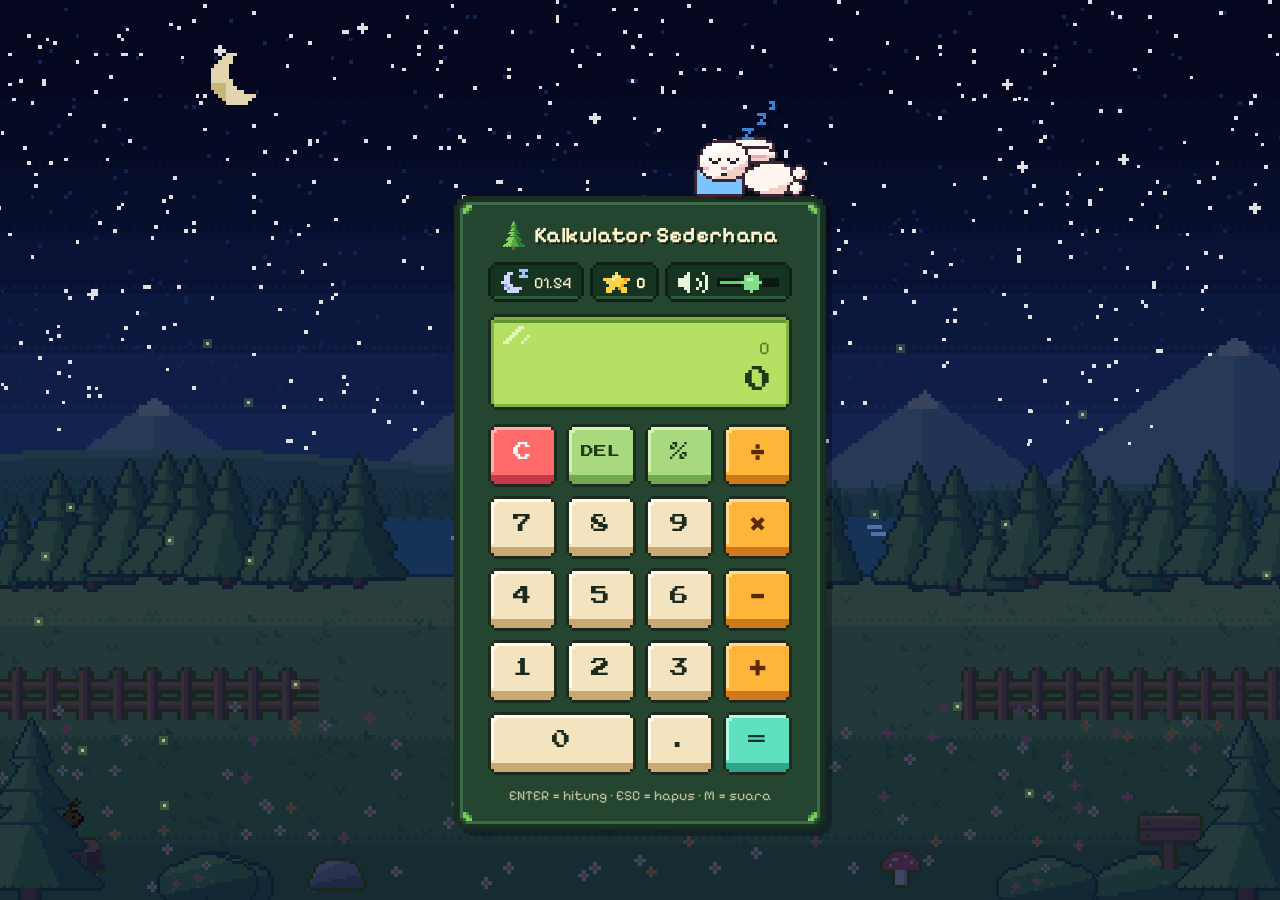
==== commit e63bdabf: "Pixel art 8-bit yang lebih rapi dan konsisten - Satu palet bersama + skala piksel seragam (3x) untuk" ====
--- a/index.html
+++ b/index.html
@@ -30,22 +30,21 @@
     <div class="walker deer flip2"><img src="assets/pixel/hewan/rusa_1.png" alt=""><img src="assets/pixel/hewan/rusa_2.png" alt=""></div>
     <div class="walker fox flip2"><img src="assets/pixel/hewan/rubah_1.png" alt=""><img src="assets/pixel/hewan/rubah_2.png" alt=""></div>
     <div class="walker bunny">
-      <img src="assets/pixel/karakter/kelinci_jalan_kiri_1.png" alt="">
-      <img src="assets/pixel/karakter/kelinci_jalan_kiri_2.png" alt="">
-      <img src="assets/pixel/karakter/kelinci_jalan_kiri_3.png" alt="">
-      <img src="assets/pixel/karakter/kelinci_jalan_kiri_4.png" alt="">
+      <img src="assets/pixel/hewan/kelinci_jalan_kiri_1.png" alt="">
+      <img src="assets/pixel/hewan/kelinci_jalan_kiri_2.png" alt="">
+      <img src="assets/pixel/hewan/kelinci_jalan_kiri_3.png" alt="">
+      <img src="assets/pixel/hewan/kelinci_jalan_kiri_4.png" alt="">
     </div>
 
-    <!-- dekorasi tanah -->
-    <img class="deco d-batu" src="assets/pixel/dekorasi/batu.png" alt="">
-    <img class="deco d-jamur" src="assets/pixel/dekorasi/jamur.png" alt="">
-    <img class="deco d-bunga" src="assets/pixel/dekorasi/bunga_merah.png" alt="">
-    <img class="deco d-tunggul" src="assets/pixel/dekorasi/tunggul.png" alt="">
-    <img class="deco d-semak" src="assets/pixel/dekorasi/semak_bunga.png" alt="">
-
-    <!-- pohon depan yang bergoyang -->
-    <img class="tree-near t1" src="assets/pixel/dekorasi/cemara_besar.png" alt="">
-    <img class="tree-near t2" src="assets/pixel/dekorasi/cemara_besar.png" alt="">
+    <!-- dekorasi depan (warnanya mengikuti waktu, diatur di CSS) -->
+    <div class="deco d-tunggul"></div>
+    <div class="deco d-batu"></div>
+    <div class="deco d-jamur"></div>
+    <div class="deco d-papan"></div>
+    <div class="deco d-semak"></div>
+    <div class="deco d-semak2"></div>
+    <div class="deco d-pohon t1"></div>
+    <div class="deco d-pohon t2"></div>
 
     <div class="fireflies"></div>
     <div class="leaves"></div>
@@ -79,18 +78,18 @@
     </div>
 
     <header class="top">
-      <img class="logo" src="assets/pixel/dekorasi/cemara_kecil.png" alt="" aria-hidden="true">
+      <img class="logo" src="assets/pixel/dekorasi/pohon_siang.png" alt="" aria-hidden="true">
       <h1>Kalkulator Sederhana</h1>
     </header>
 
     <div class="toolbar">
-      <span class="period-badge" title="Suasana mengikuti jam perangkat">
+      <span class="box period-badge" title="Suasana mengikuti jam perangkat">
         <img id="periodIcon" src="assets/pixel/item/ikon_malam.png" alt="">
-        <span id="periodLabel">Malam</span>
+        <span id="periodLabel" class="sr-only">Malam</span>
         <time id="clock">--.--</time>
       </span>
-      <span class="streak" id="streak" title="Hitungan berhasil berturut-turut"><img src="assets/pixel/item/bintang.png" alt=""> <b>0</b></span>
-      <div class="sound-ctrl">
+      <span class="box streak" id="streak" title="Hitungan berhasil berturut-turut"><img src="assets/pixel/item/bintang.png" alt=""> <b>0</b></span>
+      <div class="box sound-ctrl">
         <button type="button" id="muteBtn" class="icon-btn" aria-pressed="false" aria-label="Matikan suara" title="Suara (M)">
           <img class="ic-on" src="assets/pixel/ui/ikon_suara_nyala.png" alt="">
           <img class="ic-off" src="assets/pixel/ui/ikon_suara_mati.png" alt="">
@@ -100,6 +99,7 @@
     </div>
 
     <div class="display">
+      <img class="glare" src="assets/pixel/ui/kilap_lcd.png" alt="" aria-hidden="true">
       <input type="text" id="expression" placeholder="0" readonly inputmode="none" tabindex="-1" aria-label="Ekspresi" />
       <div id="result" aria-live="polite">0</div>
     </div>
--- a/styles.css
+++ b/styles.css
@@ -1,96 +1,52 @@
 /* =========================================================
-   Kalkulator Sederhana — tema hutan PIXEL ART
-   Semua gambar adalah PNG kecil yang diperbesar dengan
-   image-rendering: pixelated, jadi pikselnya tetap tajam.
-   Suasana diatur oleh body[data-period] (lihat script.js).
-   ========================================================= */
-/* font pixel disertakan di proyek (lisensi SIL OFL) — tetap tampil saat offline */
+   Kalkulator Sederhana — hutan PIXEL ART 8-bit
+   Aturan gaya:
+   - semua sprite tampil di skala 3× (1 piksel gambar = 3px layar)
+   - satu palet bersama; latar & dekorasi punya versi per waktu
+   - panel, tombol, LCD, kotak = gambar 9-slice (border-image)
+   ========================================================= */
 @font-face{font-family:'Press Start 2P';src:url("assets/pixel/font/press-start-2p.woff2") format("woff2");font-weight:400;font-display:swap}
 @font-face{font-family:'Pixelify Sans';src:url("assets/pixel/font/pixelify-sans-400.woff2") format("woff2");font-weight:400 600;font-display:swap}
 @font-face{font-family:'Pixelify Sans';src:url("assets/pixel/font/pixelify-sans-700.woff2") format("woff2");font-weight:700;font-display:swap}
 
 :root{
-  --ink:#2a1f2b;
-  --panel:#1d3326;
-  --panel-hi:#2f5a3f;
-  --panel-lo:#0b1510;
-  --lcd:#9bbc0f;
-  --lcd-dark:#0f380f;
-  --lcd-mid:#306230;
-  --key:#efe3c6;
-  --key-text:#2a1f2b;
-  --fn:#b8d98a;
-  --op:#ffb13d;
-  --eq:#3fd1a8;
-  --label:#d8f5c0;
-  --gap:clamp(7px, 2.4vw, 10px);
+  --ink:#1d2b1f;
+  --cream:#fff3c9;
+  --lcd-ink:#1f3a14;
+  --gap:clamp(6px, 2.2vw, 9px);
   --mood:2.5s;
   --px:'Press Start 2P', 'Courier New', monospace;
   --ui:'Pixelify Sans', 'Trebuchet MS', sans-serif;
 }
-
 *{box-sizing:border-box;-webkit-tap-highlight-color:transparent}
 html,body{height:100%}
 img{image-rendering:pixelated;image-rendering:crisp-edges}
+.sr-only{position:absolute;width:1px;height:1px;overflow:hidden;clip:rect(0 0 0 0);white-space:nowrap}
 
 body{
-  margin:0;
-  min-height:100vh;
-  min-height:100dvh;
-  display:flex;
-  align-items:flex-start;
-  justify-content:center;
-  padding:max(16px, env(safe-area-inset-top)) max(14px, env(safe-area-inset-right))
-          max(16px, env(safe-area-inset-bottom)) max(14px, env(safe-area-inset-left));
-  padding-top:calc(max(16px, env(safe-area-inset-top)) + 128px); /* ruang untuk maskot */
-  font-family:var(--ui);
-  color:var(--label);
-  background:#0b1a45;
-  overflow-x:hidden;
-}
-body.no-transition *,
-body.no-transition *::before,
-body.no-transition *::after{transition:none !important}
+  margin:0;min-height:100vh;min-height:100dvh;
+  display:flex;align-items:flex-start;justify-content:center;
+  padding:max(16px, env(safe-area-inset-top)) max(12px, env(safe-area-inset-right))
+          max(16px, env(safe-area-inset-bottom)) max(12px, env(safe-area-inset-left));
+  padding-top:calc(max(16px, env(safe-area-inset-top)) + 126px);
+  font-family:var(--ui);color:var(--cream);
+  background:#3d9be0;overflow-x:hidden;
+}
+body.no-transition *,body.no-transition *::before,body.no-transition *::after{transition:none !important}
 
 /* =========================================================
    SUASANA PER WAKTU
    ========================================================= */
-body{ /* default = malam */
-  --stars-o:.8; --ff-o:1; --birds-o:0;
-  --deco:brightness(.42) saturate(.7) hue-rotate(25deg);
-  --tint:rgba(0,0,0,0);
-  --panel:#1b2f3a; --panel-hi:#2e4f63;
-}
-body[data-period="pagi"]{
-  --stars-o:0; --ff-o:0; --birds-o:1;
-  --deco:brightness(1) saturate(1) hue-rotate(0deg);
-  --tint:rgba(255,236,170,.04);
-  --panel:#1d3a28; --panel-hi:#326a45;
-}
-body[data-period="siang"]{
-  --stars-o:0; --ff-o:0; --birds-o:1;
-  --deco:brightness(1.04) saturate(1.08) hue-rotate(0deg);
-  --tint:rgba(0,0,0,0);
-  --panel:#1d3a28; --panel-hi:#326a45;
-}
-body[data-period="sore"]{
-  --stars-o:0; --ff-o:.4; --birds-o:1;
-  --deco:brightness(.6) saturate(.95) hue-rotate(-28deg);
-  --tint:rgba(251,113,60,.07);
-  --panel:#3a2a2a; --panel-hi:#6a4a3e;
-}
-body[data-period="larut"]{
-  --stars-o:1; --ff-o:.8; --birds-o:0;
-  --deco:brightness(.26) saturate(.55) hue-rotate(30deg);
-  --tint:rgba(2,6,30,.22);
-  --panel:#111c26; --panel-hi:#22384a;
-}
+body{--stars-o:.8;--ff-o:1;--birds-o:0;--animal:brightness(.45) saturate(.7) hue-rotate(20deg);--tint:rgba(0,0,0,0)}
+body[data-period="pagi"]{--stars-o:0;--ff-o:0;--birds-o:1;--animal:none}
+body[data-period="siang"]{--stars-o:0;--ff-o:0;--birds-o:1;--animal:none}
+body[data-period="sore"]{--stars-o:0;--ff-o:.4;--birds-o:1;--animal:brightness(.72) sepia(.25) hue-rotate(-12deg)}
+body[data-period="larut"]{--stars-o:1;--ff-o:.8;--birds-o:0;--animal:brightness(.32) saturate(.55) hue-rotate(25deg);--tint:rgba(2,6,30,.12)}
 
 /* =========================================================
    HUTAN
    ========================================================= */
 .forest{position:fixed;inset:0;overflow:hidden;z-index:0;pointer-events:none}
-
 .sky{
   position:absolute;inset:0;opacity:0;
   background-size:cover;background-position:center bottom;background-repeat:no-repeat;
@@ -109,19 +65,14 @@
   .sky-malam{background-image:url("assets/pixel/latar/latar_malam_lebar.png")}
   .sky-larut{background-image:url("assets/pixel/latar/latar_larut_lebar.png")}
 }
-body[data-period="pagi"]  .sky-pagi,
-body[data-period="siang"] .sky-siang,
-body[data-period="sore"]  .sky-sore,
-body[data-period="malam"] .sky-malam,
-body[data-period="larut"] .sky-larut,
-body:not([data-period]) .sky-malam{opacity:1}
-
-/* bintang berkelip (kotak 1 piksel) */
-.stars{position:absolute;inset:0 0 45% 0;opacity:var(--stars-o);transition:opacity var(--mood) ease}
+body[data-period="pagi"] .sky-pagi,body[data-period="siang"] .sky-siang,body[data-period="sore"] .sky-sore,
+body[data-period="malam"] .sky-malam,body[data-period="larut"] .sky-larut,body:not([data-period]) .sky-malam{opacity:1}
+
+.stars{position:absolute;inset:0 0 50% 0;opacity:var(--stars-o);transition:opacity var(--mood) ease}
 .star{position:absolute;width:3px;height:3px;background:#fff;animation:twinkle var(--tw) steps(2) var(--delay) infinite}
-@keyframes twinkle{0%,100%{opacity:.25}50%{opacity:1}}
-
-/* dua frame bergantian (burung, rusa, rubah) */
+@keyframes twinkle{0%,100%{opacity:.2}50%{opacity:1}}
+
+/* dua frame bergantian */
 .flip2{aspect-ratio:var(--ar)}
 .flip2 img{position:absolute;inset:0;width:100%;height:100%}
 .flip2 img:first-child{animation:frame2a var(--fs, .5s) steps(1) infinite}
@@ -129,269 +80,205 @@
 @keyframes frame2a{0%{opacity:1}50%{opacity:0}}
 @keyframes frame2b{0%{opacity:0}50%{opacity:1}}
 
-.deco,.tree-near,.walker{filter:var(--deco);transition:filter var(--mood) steps(8)}
-.tree-near{
-  position:absolute;bottom:-1vh;height:clamp(200px, 50vh, 500px);width:auto;
-  transform-origin:50% 100%;
-  animation:treeSway 3s steps(2) infinite;
-  z-index:3;
-}
-.t1{left:clamp(-90px, -6vw, -34px)}
-.t2{right:clamp(-90px, -6vw, -34px);animation-delay:-1.5s}
+/* dekorasi depan: gambar per waktu (aturan di bagian bawah file) */
+.deco{
+  position:absolute;z-index:3;
+  background-size:100% 100%;background-repeat:no-repeat;
+  image-rendering:pixelated;image-rendering:crisp-edges;
+}
+.d-pohon{width:153px;height:192px;bottom:-9px;transform-origin:50% 100%;animation:treeSway 3s steps(2) infinite}
+.t1{left:-45px}
+.t2{right:-45px;animation-delay:-1.5s}
 @keyframes treeSway{0%,100%{transform:rotate(-1deg)}50%{transform:rotate(1deg)}}
-
-.deco{position:absolute;z-index:3;height:auto}
-.d-jamur{left:9vw;bottom:2vh;width:48px}
-.d-batu{left:17vw;bottom:1vh;width:60px}
-.d-semak{right:9vw;bottom:1.5vh;width:84px}
-.d-tunggul{right:22vw;bottom:2vh;width:54px}
-.d-bunga{left:28vw;bottom:2.5vh;width:27px}
+.d-semak{width:108px;height:54px;left:12vw;bottom:-6px}
+.d-semak2{width:108px;height:54px;right:14vw;bottom:-9px}
+.d-batu{width:60px;height:33px;left:24vw;bottom:9px}
+.d-tunggul{width:54px;height:42px;left:4vw;bottom:24px}
+.d-jamur{width:42px;height:39px;right:28vw;bottom:12px}
+.d-papan{width:66px;height:60px;right:6vw;bottom:30px}
 
 .tint{position:absolute;inset:0;background:var(--tint);transition:background-color var(--mood) ease;z-index:5}
 
-/* ---------- hewan yang lewat ---------- */
-.walker{position:absolute;left:0;bottom:3vh;z-index:2}
-.deer{width:84px;--ar:28/24;--fs:.4s;animation:walkRight 30s steps(240) infinite}
-.fox{width:72px;--ar:24/14;--fs:.3s;bottom:2.5vh;animation:walkRight 40s steps(320) -20s infinite}
-.bunny{width:64px;aspect-ratio:40/46;bottom:2vh;animation:walkLeft 26s steps(260) -8s infinite}
-.bunny img{position:absolute;inset:0;width:100%;height:100%;opacity:0;animation:frame4 .56s steps(1) infinite}
-.bunny img:nth-child(2){animation-delay:-.42s}
-.bunny img:nth-child(3){animation-delay:-.28s}
-.bunny img:nth-child(4){animation-delay:-.14s}
+/* hewan */
+.walker{position:absolute;left:0;bottom:4vh;z-index:2;filter:var(--animal);transition:filter var(--mood) steps(6)}
+.deer{width:84px;--ar:28/24;--fs:.4s;animation:walkRight 30s steps(300) infinite}
+.fox{width:72px;--ar:24/14;--fs:.3s;bottom:3vh;animation:walkRight 40s steps(400) -20s infinite}
+.bunny{width:66px;aspect-ratio:22/18;bottom:2.5vh;animation:walkLeft 24s steps(240) -8s infinite}
+.bunny img{position:absolute;inset:0;width:100%;height:100%;opacity:0;animation:frame4 .5s steps(1) infinite}
+.bunny img:nth-child(2){animation-delay:-.375s}
+.bunny img:nth-child(3){animation-delay:-.25s}
+.bunny img:nth-child(4){animation-delay:-.125s}
 @keyframes frame4{0%{opacity:1}25%,100%{opacity:0}}
 @keyframes walkRight{from{transform:translateX(-20vw)}to{transform:translateX(120vw)}}
 @keyframes walkLeft{from{transform:translateX(120vw)}to{transform:translateX(-20vw)}}
 body[data-period="larut"] .deer{animation-duration:46s}
 body[data-period="larut"] .fox{animation-duration:58s}
 
-/* burung (pagi–sore) */
 .birds{position:absolute;inset:0;opacity:var(--birds-o);transition:opacity var(--mood) ease}
 .bird{position:absolute;left:0;width:27px;--ar:9/6;--fs:.36s;z-index:1}
 .bird1{top:14vh;animation:fly 18s steps(180) infinite}
-.bird2{top:19vh;width:21px;animation:fly 18s steps(180) -.6s infinite}
+.bird2{top:19vh;animation:fly 18s steps(180) -.6s infinite}
 .bird3{top:10vh;animation:fly 24s steps(240) -9s infinite}
-@keyframes fly{
-  0%{transform:translate(-10vw, 0)}
-  25%{transform:translate(25vw, -3vh)}
-  50%{transform:translate(55vw, 1vh)}
-  75%{transform:translate(85vw, -2vh)}
-  100%{transform:translate(115vw, 0)}
-}
-
-/* kunang-kunang (kotak bercahaya) */
+@keyframes fly{0%{transform:translate(-10vw,0)}25%{transform:translate(25vw,-3vh)}50%{transform:translate(55vw,1vh)}75%{transform:translate(85vw,-2vh)}100%{transform:translate(115vw,0)}}
+
 .fireflies{position:absolute;inset:0;opacity:var(--ff-o);transition:opacity var(--mood) ease;z-index:4}
 .firefly{
-  position:absolute;width:4px;height:4px;background:#f2ffb0;
-  box-shadow:0 0 0 2px rgba(214,255,120,.35), 0 0 0 5px rgba(214,255,120,.12);
-  animation:fireflyMove var(--dur) steps(16) var(--delay) infinite alternate,
-            blink var(--blink) steps(3) var(--delay) infinite;
-}
-@keyframes fireflyMove{to{transform:translate(var(--dx), var(--dy))}}
+  position:absolute;width:3px;height:3px;background:#f2ffb0;
+  box-shadow:0 0 0 3px rgba(214,255,120,.25);
+  animation:fireflyMove var(--dur) steps(16) var(--delay) infinite alternate, blink var(--blink) steps(3) var(--delay) infinite;
+}
+@keyframes fireflyMove{to{transform:translate(var(--dx),var(--dy))}}
 @keyframes blink{0%,100%{opacity:.15}50%{opacity:1}}
-
-body[data-period="pagi"] .firefly, body[data-period="siang"] .firefly,
-body[data-period="pagi"] .star, body[data-period="siang"] .star, body[data-period="sore"] .star,
-body[data-period="malam"] .bird, body[data-period="malam"] .bird img,
-body[data-period="larut"] .bird, body[data-period="larut"] .bird img{animation-play-state:paused}
-
-/* daun berguguran */
+body[data-period="pagi"] .firefly,body[data-period="siang"] .firefly,
+body[data-period="pagi"] .star,body[data-period="siang"] .star,body[data-period="sore"] .star,
+body[data-period="malam"] .bird,body[data-period="malam"] .bird img,
+body[data-period="larut"] .bird,body[data-period="larut"] .bird img{animation-play-state:paused}
+
 .leaves{position:absolute;inset:0;z-index:4}
-.leaf-fall{
-  position:absolute;top:-40px;width:var(--size);height:auto;filter:var(--deco);
-  animation:fall var(--dur) steps(90) var(--delay) infinite;
-}
-@keyframes fall{
-  0%{transform:translate(0, 0) rotate(0deg)}
-  25%{transform:translate(30px, 27vh) rotate(90deg)}
-  50%{transform:translate(-20px, 55vh) rotate(180deg)}
-  75%{transform:translate(25px, 82vh) rotate(270deg)}
-  100%{transform:translate(-10px, 115vh) rotate(360deg)}
-}
-
-/* ---------- lapisan efek ---------- */
+.leaf-fall{position:absolute;top:-40px;width:var(--size);height:auto;filter:var(--animal);animation:fall var(--dur) steps(90) var(--delay) infinite}
+@keyframes fall{0%{transform:translate(0,0) rotate(0)}25%{transform:translate(30px,27vh) rotate(90deg)}50%{transform:translate(-20px,55vh) rotate(180deg)}75%{transform:translate(25px,82vh) rotate(270deg)}100%{transform:translate(-10px,115vh) rotate(360deg)}}
+
+/* efek */
 .fx{position:fixed;inset:0;pointer-events:none;z-index:10;overflow:hidden}
 .confetti-piece{position:absolute;width:var(--s);height:auto;animation:burst 1.6s steps(16) forwards}
-@keyframes burst{
-  0%{transform:translate(-50%,-50%) scale(.4);opacity:1}
-  40%{transform:translate(calc(-50% + var(--tx)), calc(-50% + var(--ty))) scale(1);opacity:1}
-  100%{transform:translate(calc(-50% + var(--tx) * 1.3), calc(-50% + var(--ty) + 260px)) scale(1);opacity:0}
-}
+@keyframes burst{0%{transform:translate(-50%,-50%) scale(.4);opacity:1}40%{transform:translate(calc(-50% + var(--tx)),calc(-50% + var(--ty))) scale(1);opacity:1}100%{transform:translate(calc(-50% + var(--tx) * 1.3),calc(-50% + var(--ty) + 260px));opacity:0}}
 .fx-img{position:absolute;transform:translate(-50%,-50%);height:auto}
 .fx-pop{animation:fxPop .9s steps(9) forwards}
 .fx-burst{animation:fxBurst 1s steps(8) forwards}
 .fx-spin{animation:fxSpin .8s steps(8) forwards}
-@keyframes fxPop{
-  0%{transform:translate(-50%,-50%) scale(.3);opacity:0}
-  30%{transform:translate(-50%,-50%) scale(1.15);opacity:1}
-  70%{transform:translate(-50%,-50%) scale(1);opacity:1}
-  100%{transform:translate(-50%,-80%) scale(1);opacity:0}
-}
-@keyframes fxBurst{
-  0%{transform:translate(-50%,-50%) scale(.3);opacity:0}
-  25%{opacity:1}
-  100%{transform:translate(-50%,-50%) scale(1.6);opacity:0}
-}
-@keyframes fxSpin{
-  0%{transform:translate(-50%,-50%) scale(.4) rotate(0);opacity:0}
-  35%{opacity:1}
-  100%{transform:translate(-50%,-50%) scale(1.4) rotate(180deg);opacity:0}
-}
-
-/* =========================================================
-   KARTU KALKULATOR (panel pixel)
+@keyframes fxPop{0%{transform:translate(-50%,-50%) scale(.3);opacity:0}30%{transform:translate(-50%,-50%) scale(1.15);opacity:1}70%{transform:translate(-50%,-50%) scale(1);opacity:1}100%{transform:translate(-50%,-80%);opacity:0}}
+@keyframes fxBurst{0%{transform:translate(-50%,-50%) scale(.3);opacity:0}25%{opacity:1}100%{transform:translate(-50%,-50%) scale(1.6);opacity:0}}
+@keyframes fxSpin{0%{transform:translate(-50%,-50%) scale(.4) rotate(0);opacity:0}35%{opacity:1}100%{transform:translate(-50%,-50%) scale(1.4) rotate(180deg);opacity:0}}
+
+/* =========================================================
+   PANEL KALKULATOR (9-slice)
    ========================================================= */
 .calculator{
-  position:relative;
-  z-index:1;
-  width:min(100%, 372px);
-  margin:auto;
-  padding:clamp(14px, 4.5vw, 20px);
-  background:var(--panel);
-  border:4px solid var(--ink);
-  box-shadow:
-    inset 4px 4px 0 var(--panel-hi),
-    inset -4px -4px 0 var(--panel-lo),
-    8px 8px 0 rgba(0,0,0,.35);
+  position:relative;z-index:1;
+  width:min(100%, 372px);margin:auto;
+  padding:clamp(6px, 2vw, 10px);
+  border:24px solid transparent;
+  border-image:url("assets/pixel/ui/panel.png") 8 fill / 24px stretch;
+  image-rendering:pixelated;image-rendering:crisp-edges;
+  filter:drop-shadow(6px 6px 0 rgba(0,0,0,.28));
   animation:rise .5s steps(5) both;
-  transition:background-color var(--mood) steps(8);
 }
 @keyframes rise{from{opacity:0;transform:translateY(24px)}to{opacity:1;transform:none}}
 
-.top{display:flex;align-items:center;justify-content:center;gap:8px;margin-bottom:12px}
-.logo{width:24px;height:39px;animation:logoBob 1.2s steps(2) infinite}
-@keyframes logoBob{50%{transform:translateY(-2px)}}
+.top{display:flex;align-items:center;justify-content:center;gap:8px;margin:-10px 0 12px}
+.logo{width:auto;height:30px}
 .top h1{
-  margin:0;font-family:var(--ui);font-weight:700;
-  font-size:clamp(19px, 5.4vw, 23px);letter-spacing:.5px;color:#ffe680;
-  text-shadow:2px 2px 0 var(--ink), -1px -1px 0 var(--ink), 1px -1px 0 var(--ink), -1px 1px 0 var(--ink);
-}
-
-/* ---------- toolbar ---------- */
-.toolbar{display:flex;align-items:center;gap:7px;margin-bottom:12px;font-size:14px}
-.period-badge,.streak{
-  display:inline-flex;align-items:center;gap:5px;white-space:nowrap;
-  padding:3px 7px;background:var(--panel-lo);border:2px solid var(--panel-hi);color:var(--label);
-}
-.period-badge img{width:22px;height:22px}
-.period-badge time{font-variant-numeric:tabular-nums;opacity:.85}
-.streak img{width:18px;height:18px}
-.streak b{font-weight:700;min-width:1ch;text-align:center;color:#ffe680}
+  margin:0;font-family:var(--ui);font-weight:700;font-size:clamp(18px, 5.2vw, 22px);letter-spacing:.4px;color:var(--cream);
+  text-shadow:2px 2px 0 #102418;
+}
+
+/* kotak toolbar (9-slice) */
+.toolbar{display:flex;align-items:stretch;gap:6px;margin-bottom:12px;font-size:16px;font-weight:600}
+.box{
+  display:inline-flex;align-items:center;gap:6px;white-space:nowrap;
+  padding:2px 4px;min-height:40px;
+  border:9px solid transparent;border-image:url("assets/pixel/ui/kotak.png") 3 fill / 9px stretch;
+  image-rendering:pixelated;
+}
+.box > *{margin:-6px 0}
+.period-badge img{width:27px;height:27px}
+.period-badge time{font-variant-numeric:tabular-nums}
+.streak img{width:27px;height:27px}
+.streak b{font-weight:700;min-width:1ch}
 .streak.bump{animation:bump .4s steps(4)}
-@keyframes bump{50%{transform:scale(1.3)}}
-
-.sound-ctrl{display:flex;align-items:center;gap:6px;margin-left:auto}
-.icon-btn{
-  width:32px;height:32px;padding:0;border:0;background:none;cursor:pointer;flex:none;
-}
-.icon-btn img{width:32px;height:32px;display:block}
+@keyframes bump{50%{transform:scale(1.2)}}
+.sound-ctrl{flex:1;min-width:0}
+.icon-btn{width:33px;height:27px;padding:0;border:0;background:none;cursor:pointer;flex:none}
+.icon-btn img{width:33px;height:27px;display:block}
 .icon-btn .ic-off{display:none}
 .icon-btn[aria-pressed="true"] .ic-on{display:none}
 .icon-btn[aria-pressed="true"] .ic-off{display:block}
 .icon-btn:active{transform:translateY(2px)}
 #volume{
-  -webkit-appearance:none;appearance:none;
-  width:clamp(54px, 16vw, 78px);height:10px;margin:0;cursor:pointer;
-  background:var(--panel-lo);border:2px solid var(--ink);
-}
-#volume::-webkit-slider-thumb{-webkit-appearance:none;width:12px;height:18px;background:#ffe680;border:2px solid var(--ink);border-radius:0}
-#volume::-moz-range-thumb{width:10px;height:16px;background:#ffe680;border:2px solid var(--ink);border-radius:0}
+  -webkit-appearance:none;appearance:none;flex:1;min-width:40px;height:9px;margin:0;cursor:pointer;
+  background:linear-gradient(90deg,#5fd16a var(--v,60%),#0b1a10 var(--v,60%));
+  border:3px solid #0b1a10;
+}
+#volume::-webkit-slider-thumb{-webkit-appearance:none;width:21px;height:21px;border:0;background:url("assets/pixel/ui/geser.png") center/100% 100%;image-rendering:pixelated}
+#volume::-moz-range-thumb{width:21px;height:21px;border:0;border-radius:0;background:url("assets/pixel/ui/geser.png") center/100% 100%;image-rendering:pixelated}
 #volume:disabled{opacity:.4}
 
-/* ---------- layar LCD ---------- */
+/* layar LCD (9-slice) */
 .display{
   position:relative;
-  display:flex;flex-direction:column;align-items:flex-end;justify-content:flex-end;gap:6px;
-  padding:12px 14px;margin-bottom:16px;min-height:104px;
-  background:
-    repeating-linear-gradient(0deg, rgba(15,56,15,.08) 0 2px, transparent 2px 4px),
-    var(--lcd);
-  border:4px solid var(--ink);
-  box-shadow:inset 4px 4px 0 var(--lcd-mid), inset -2px -2px 0 #c4dc5a;
-  overflow:hidden;
-}
-.display::after{ /* kursor berkedip */
-  content:"";position:absolute;left:12px;bottom:12px;width:10px;height:4px;background:var(--lcd-dark);
-  animation:cursor 1s steps(1) infinite;
-}
-@keyframes cursor{50%{opacity:0}}
-.display.computing::after{animation-duration:.2s}
-
+  display:flex;flex-direction:column;align-items:flex-end;justify-content:flex-end;gap:4px;
+  padding:4px 8px 2px;margin-bottom:14px;min-height:96px;
+  border:12px solid transparent;border-image:url("assets/pixel/ui/lcd.png") 4 fill / 12px stretch;
+  image-rendering:pixelated;
+}
+.glare{position:absolute;left:-3px;top:-3px;width:36px;height:24px;pointer-events:none}
 #expression{
   width:100%;border:0;outline:0;background:transparent;text-align:right;
-  font-family:var(--ui);font-size:18px;font-weight:600;color:var(--lcd-mid);
-  caret-color:transparent;pointer-events:none;
-}
-#result{
-  max-width:100%;text-align:right;overflow-wrap:anywhere;
-  font-family:var(--px);font-size:clamp(22px, 7.4vw, 28px);line-height:1.2;color:var(--lcd-dark);
-}
-#result.long{font-size:clamp(14px, 4.4vw, 17px)}
+  font-family:var(--ui);font-size:18px;font-weight:600;color:#4f7f2a;caret-color:transparent;pointer-events:none;
+}
+#result{max-width:100%;text-align:right;overflow-wrap:anywhere;font-family:var(--px);font-size:clamp(22px, 7vw, 27px);line-height:1.2;color:var(--lcd-ink)}
+#result.long{font-size:clamp(13px, 4.2vw, 16px)}
 #result.computing{opacity:.25}
 #result.reveal{animation:reveal .4s steps(4)}
-#result.error{color:#8b1e1e}
+#result.error{color:#9b1c1c}
 .display.shake{animation:shake .32s steps(4)}
-@keyframes reveal{from{transform:translateY(8px);opacity:0}to{transform:none;opacity:1}}
+@keyframes reveal{from{transform:translateY(9px);opacity:0}to{transform:none;opacity:1}}
 @keyframes shake{0%,100%{transform:translateX(0)}25%{transform:translateX(-6px)}75%{transform:translateX(6px)}}
 
-/* ---------- tombol ---------- */
-.buttons{display:grid;grid-template-columns:repeat(4, 1fr);gap:var(--gap)}
+/* tombol (9-slice, ketebalan 3D di bawah) */
+.buttons{display:grid;grid-template-columns:repeat(4,1fr);gap:var(--gap)}
 .buttons button{
+  --k:krem;
   position:relative;overflow:hidden;
-  height:clamp(52px, 15vw, 60px);
-  border:3px solid var(--ink);border-radius:0;
-  font-family:var(--px);font-size:clamp(14px, 4.4vw, 17px);
-  color:var(--key-text);background:var(--key);
+  height:clamp(54px, 15.5vw, 63px);padding:0 0 6px;
+  border:12px solid transparent;border-width:12px 12px 15px;
+  border-image:url("assets/pixel/ui/tombol_krem.png") 4 4 5 4 fill / 12px 12px 15px stretch;
+  background:none;image-rendering:pixelated;
+  font-family:var(--px);font-size:clamp(16px, 4.9vw, 19px);line-height:1;color:var(--ink);
   cursor:pointer;touch-action:manipulation;user-select:none;-webkit-user-select:none;
-  box-shadow:inset 3px 3px 0 rgba(255,255,255,.55), inset -3px -3px 0 rgba(0,0,0,.18), 0 4px 0 var(--ink);
-  transition:transform .06s steps(1), box-shadow .06s steps(1);
+  display:grid;place-items:center;
   animation:keyIn .4s steps(4) both;
 }
+.buttons button > *{pointer-events:none}
 .buttons button:nth-child(4n+1){animation-delay:.06s}
 .buttons button:nth-child(4n+2){animation-delay:.12s}
 .buttons button:nth-child(4n+3){animation-delay:.18s}
 .buttons button:nth-child(4n+4){animation-delay:.24s}
-@keyframes keyIn{from{opacity:0;transform:translateY(10px)}to{opacity:1;transform:none}}
-
-@media (hover:hover){
-  .buttons button:hover{filter:brightness(1.07)}
-  .icon-btn:hover{transform:translateY(-1px)}
-}
-.buttons button:active,
-.buttons button.pressed{
-  transform:translateY(4px);
-  box-shadow:inset 3px 3px 0 rgba(0,0,0,.18), inset -3px -3px 0 rgba(255,255,255,.35), 0 0 0 var(--ink);
-}
-button:focus-visible{outline:3px dashed #ffe680;outline-offset:3px}
-
-.buttons button.fn{background:var(--fn);color:#1f3b1a}
+@keyframes keyIn{from{opacity:0;transform:translateY(9px)}to{opacity:1;transform:none}}
+.buttons button.fn{border-image-source:url("assets/pixel/ui/tombol_hijau.png");color:#1f3b1a}
 .buttons button.del{font-size:clamp(11px, 3.4vw, 13px)}
-.buttons button.clear{background:#ff8a8a;color:#5a0f20}
-.buttons button.op{background:var(--op);color:#3a1f0a}
-.buttons button.op.active{background:#ffe680;outline:3px solid #fff;outline-offset:-6px}
-.buttons button.equals{background:var(--eq);color:#0b2a1f;animation:keyIn .4s steps(4) .24s both, eqGlow 1.6s steps(2) 1s infinite}
-@keyframes eqGlow{50%{background:#6ff0c8}}
+.buttons button.clear{border-image-source:url("assets/pixel/ui/tombol_merah.png");color:#fff6f6}
+.buttons button.op{border-image-source:url("assets/pixel/ui/tombol_jingga.png");color:#5a2a06}
+.buttons button.op{font-family:var(--ui);font-weight:700;font-size:clamp(26px, 8vw, 32px)}
+.buttons button.op.active{border-image-source:url("assets/pixel/ui/tombol_kuning.png")}
+.buttons button.equals{border-image-source:url("assets/pixel/ui/tombol_tosca.png");color:#0b3a2c}
 .buttons button.wide{grid-column:span 2}
-
-.ripple{position:absolute;transform:scale(0);background:rgba(255,255,255,.45);pointer-events:none;animation:ripple .3s steps(3) forwards}
+/* ditekan: gambar tanpa ketebalan + turun 3px */
+.buttons button:active,.buttons button.pressed{transform:translateY(3px);border-image-source:url("assets/pixel/ui/tombol_krem_tekan.png")}
+.buttons button.fn:active,.buttons button.fn.pressed{border-image-source:url("assets/pixel/ui/tombol_hijau_tekan.png")}
+.buttons button.clear:active,.buttons button.clear.pressed{border-image-source:url("assets/pixel/ui/tombol_merah_tekan.png")}
+.buttons button.op:active,.buttons button.op.pressed{border-image-source:url("assets/pixel/ui/tombol_jingga_tekan.png")}
+.buttons button.equals:active,.buttons button.equals.pressed{border-image-source:url("assets/pixel/ui/tombol_tosca_tekan.png")}
+@media (hover:hover){.buttons button:hover{filter:brightness(1.06)}.icon-btn:hover{transform:translateY(-1px)}}
+button:focus-visible{outline:3px dashed var(--cream);outline-offset:2px}
+.ripple{position:absolute;transform:scale(0);background:rgba(255,255,255,.4);pointer-events:none;animation:ripple .3s steps(3) forwards}
 @keyframes ripple{to{transform:scale(2.2);opacity:0}}
 
-.help{margin-top:14px;font-size:13px;color:var(--label);opacity:.75;text-align:center;letter-spacing:.3px}
-
-/* =========================================================
-   MASKOT KELINCI (sprite per pose)
-   ========================================================= */
-.mascot{position:absolute;top:-134px;right:6px;width:120px;z-index:2;pointer-events:none}
+.help{margin:12px 0 -8px;font-size:14px;color:var(--cream);opacity:.7;text-align:center}
+
+/* =========================================================
+   MASKOT
+   ========================================================= */
+.mascot{position:absolute;top:-158px;right:-6px;width:120px;z-index:2;pointer-events:none}
 .m-body{position:relative;width:100%;aspect-ratio:40/46;transform-origin:50% 100%}
 .m-body img{position:absolute;inset:0;width:100%;height:100%;opacity:0}
 .m-body img.on{opacity:1}
 .m-body img.blink{animation:blinkFrame 4s steps(1) infinite}
 @keyframes blinkFrame{0%,92%{opacity:0}93%,96%{opacity:1}97%,100%{opacity:0}}
-
-body[data-period="pagi"]  .mascot[data-state="idle"] .m-body{animation:idleHop 1.6s steps(1) infinite}
+body[data-period="pagi"] .mascot[data-state="idle"] .m-body{animation:idleHop 1.6s steps(1) infinite}
 body[data-period="siang"] .mascot[data-state="idle"] .m-body{animation:idleBounce 1.2s steps(1) infinite}
-body[data-period="sore"]  .mascot[data-state="idle"] .m-body{animation:idleBounce 2.4s steps(1) infinite}
+body[data-period="sore"] .mascot[data-state="idle"] .m-body{animation:idleBounce 2.4s steps(1) infinite}
 body[data-period="malam"] .mascot[data-state="idle"] .m-body{animation:idleBounce 3s steps(1) infinite}
-
 .mascot[data-state="watching"] .m-body{transform:translateX(-3px)}
 .mascot[data-state="curious"] .m-body{animation:perk .4s steps(3)}
 .mascot[data-state="thinking"] .m-body{animation:think .8s steps(1) infinite}
@@ -399,29 +286,25 @@
 .mascot[data-state="confused"] .m-body{animation:headShake .4s steps(1) 3}
 .mascot[data-state="celebrating"] .m-body{animation:jump .45s steps(5) 4}
 .mascot[data-state="sleepy"] .m-body{animation:idleBounce 3.4s steps(1) infinite}
-
 @keyframes idleHop{0%,60%,100%{transform:translateY(0)}70%{transform:translateY(-9px)}80%{transform:translateY(-3px)}}
 @keyframes idleBounce{0%,100%{transform:translateY(0)}50%{transform:translateY(-3px)}}
 @keyframes perk{50%{transform:translateY(-9px)}}
 @keyframes think{0%,100%{transform:translateX(0)}50%{transform:translateX(3px)}}
 @keyframes jump{0%,100%{transform:translateY(0)}50%{transform:translateY(-24px)}}
-@keyframes headShake{0%,100%{transform:translateX(0)}33%{transform:translateX(-4px)}66%{transform:translateX(4px)}}
-
-/* gelembung reaksi (kotak teks pixel) */
+@keyframes headShake{0%,100%{transform:translateX(0)}33%{transform:translateX(-3px)}66%{transform:translateX(3px)}}
+
 .bubble{
-  position:absolute;top:30px;left:-34px;z-index:1;
-  min-width:38px;height:38px;padding:0 8px;
+  position:absolute;top:24px;left:-44px;z-index:1;
+  min-width:45px;height:45px;padding:0 3px;
   display:grid;place-items:center;
-  background:#fff;color:var(--ink);border:3px solid var(--ink);
-  font-family:var(--px);font-size:16px;line-height:1;
-  box-shadow:3px 3px 0 rgba(0,0,0,.3);
-  opacity:0;transform:translateY(6px);
-  transition:opacity .1s steps(1), transform .2s steps(2);
+  border:9px solid transparent;border-image:url("assets/pixel/ui/gelembung.png") 3 fill / 9px stretch;
+  image-rendering:pixelated;
+  font-family:var(--px);font-size:16px;line-height:1;color:var(--ink);
+  opacity:0;transform:translateY(6px);transition:opacity .1s steps(1),transform .2s steps(2);
 }
 .bubble::after{
-  content:"";position:absolute;right:-9px;bottom:6px;width:6px;height:6px;
-  background:#fff;border:3px solid var(--ink);border-left:0;border-bottom:0;
-  box-shadow:3px 0 0 0 transparent;
+  content:"";position:absolute;right:-9px;bottom:-21px;width:21px;height:18px;
+  background:url("assets/pixel/ui/gelembung_ekor.png") 0 0/100% 100%;image-rendering:pixelated;
 }
 .bubble.show{opacity:1;transform:none}
 
@@ -430,30 +313,65 @@
    ========================================================= */
 @media (hover:none){.help{display:none}}
 @media (max-height:520px) and (orientation:landscape){
-  body{padding-top:max(12px, env(safe-area-inset-top))}
-  .calculator{
-    width:min(100%, 720px);
-    display:grid;grid-template-columns:1fr 1.25fr;grid-template-rows:auto auto 1fr;column-gap:16px;padding:12px;
-  }
-  .top{grid-column:1;margin-bottom:8px;justify-content:flex-start;padding-left:66px}
-  .toolbar{grid-column:1;margin-bottom:8px}
+  body{padding-top:max(10px, env(safe-area-inset-top))}
+  .calculator{width:min(100%, 720px);display:grid;grid-template-columns:1fr 1.25fr;grid-template-rows:auto auto 1fr;column-gap:14px;padding:4px}
+  .top{grid-column:1;margin:-12px 0 6px;justify-content:flex-start;padding-left:58px}
+  .toolbar{grid-column:1;margin-bottom:6px}
   .display{grid-column:1;margin:0;min-height:0}
-  .buttons{grid-column:2;grid-row:1 / span 3;gap:6px}
-  .buttons button{height:clamp(38px, 14vh, 50px);font-size:14px}
+  .buttons{grid-column:2;grid-row:1 / span 3;gap:5px}
+  .buttons button{height:clamp(40px, 14vh, 52px);font-size:15px}
   .help{display:none}
-  .mascot{top:-26px;left:4px;right:auto;width:64px}
-  .bubble{left:auto;right:-40px;top:6px}
-  .bubble::after{right:auto;left:-9px;border-left:3px solid var(--ink);border-right:0}
+  .mascot{top:-40px;left:-14px;right:auto;width:72px}
+  .bubble{left:auto;right:-46px;top:0}
+  .bubble::after{right:auto;left:-9px;transform:scaleX(-1)}
+  .d-pohon{display:none}
 }
 @media (max-width:430px){
-  .toolbar{gap:5px;font-size:13px}
-  .period-badge,.streak{padding:3px 5px}
+  .toolbar{gap:4px;font-size:15px}
+  .box{padding:2px 2px;gap:4px}
 }
 @media (max-width:360px){
-  .calculator{padding:12px}
   .period-badge time{display:none}
-  .top h1{font-size:18px}
-}
-@media (prefers-reduced-motion:reduce){
-  *,*::before,*::after{animation:none !important;transition:none !important}
-}
+  .top h1{font-size:17px}
+  .logo{height:24px}
+}
+@media (prefers-reduced-motion:reduce){*,*::before,*::after{animation:none !important;transition:none !important}}
+
+/* =========================================================
+   DEKORASI PER WAKTU (dibuat otomatis)
+   ========================================================= */
+.d-pohon{background-image:url("assets/pixel/dekorasi/pohon_malam.png")}
+body[data-period="pagi"] .d-pohon{background-image:url("assets/pixel/dekorasi/pohon_pagi.png")}
+body[data-period="siang"] .d-pohon{background-image:url("assets/pixel/dekorasi/pohon_siang.png")}
+body[data-period="sore"] .d-pohon{background-image:url("assets/pixel/dekorasi/pohon_sore.png")}
+body[data-period="larut"] .d-pohon{background-image:url("assets/pixel/dekorasi/pohon_larut.png")}
+.d-semak{background-image:url("assets/pixel/dekorasi/semak_malam.png")}
+body[data-period="pagi"] .d-semak{background-image:url("assets/pixel/dekorasi/semak_pagi.png")}
+body[data-period="siang"] .d-semak{background-image:url("assets/pixel/dekorasi/semak_siang.png")}
+body[data-period="sore"] .d-semak{background-image:url("assets/pixel/dekorasi/semak_sore.png")}
+body[data-period="larut"] .d-semak{background-image:url("assets/pixel/dekorasi/semak_larut.png")}
+.d-semak2{background-image:url("assets/pixel/dekorasi/semak_malam.png")}
+body[data-period="pagi"] .d-semak2{background-image:url("assets/pixel/dekorasi/semak_pagi.png")}
+body[data-period="siang"] .d-semak2{background-image:url("assets/pixel/dekorasi/semak_siang.png")}
+body[data-period="sore"] .d-semak2{background-image:url("assets/pixel/dekorasi/semak_sore.png")}
+body[data-period="larut"] .d-semak2{background-image:url("assets/pixel/dekorasi/semak_larut.png")}
+.d-batu{background-image:url("assets/pixel/dekorasi/batu_malam.png")}
+body[data-period="pagi"] .d-batu{background-image:url("assets/pixel/dekorasi/batu_pagi.png")}
+body[data-period="siang"] .d-batu{background-image:url("assets/pixel/dekorasi/batu_siang.png")}
+body[data-period="sore"] .d-batu{background-image:url("assets/pixel/dekorasi/batu_sore.png")}
+body[data-period="larut"] .d-batu{background-image:url("assets/pixel/dekorasi/batu_larut.png")}
+.d-tunggul{background-image:url("assets/pixel/dekorasi/tunggul_malam.png")}
+body[data-period="pagi"] .d-tunggul{background-image:url("assets/pixel/dekorasi/tunggul_pagi.png")}
+body[data-period="siang"] .d-tunggul{background-image:url("assets/pixel/dekorasi/tunggul_siang.png")}
+body[data-period="sore"] .d-tunggul{background-image:url("assets/pixel/dekorasi/tunggul_sore.png")}
+body[data-period="larut"] .d-tunggul{background-image:url("assets/pixel/dekorasi/tunggul_larut.png")}
+.d-jamur{background-image:url("assets/pixel/dekorasi/jamur_malam.png")}
+body[data-period="pagi"] .d-jamur{background-image:url("assets/pixel/dekorasi/jamur_pagi.png")}
+body[data-period="siang"] .d-jamur{background-image:url("assets/pixel/dekorasi/jamur_siang.png")}
+body[data-period="sore"] .d-jamur{background-image:url("assets/pixel/dekorasi/jamur_sore.png")}
+body[data-period="larut"] .d-jamur{background-image:url("assets/pixel/dekorasi/jamur_larut.png")}
+.d-papan{background-image:url("assets/pixel/dekorasi/papan_malam.png")}
+body[data-period="pagi"] .d-papan{background-image:url("assets/pixel/dekorasi/papan_pagi.png")}
+body[data-period="siang"] .d-papan{background-image:url("assets/pixel/dekorasi/papan_siang.png")}
+body[data-period="sore"] .d-papan{background-image:url("assets/pixel/dekorasi/papan_sore.png")}
+body[data-period="larut"] .d-papan{background-image:url("assets/pixel/dekorasi/papan_larut.png")}
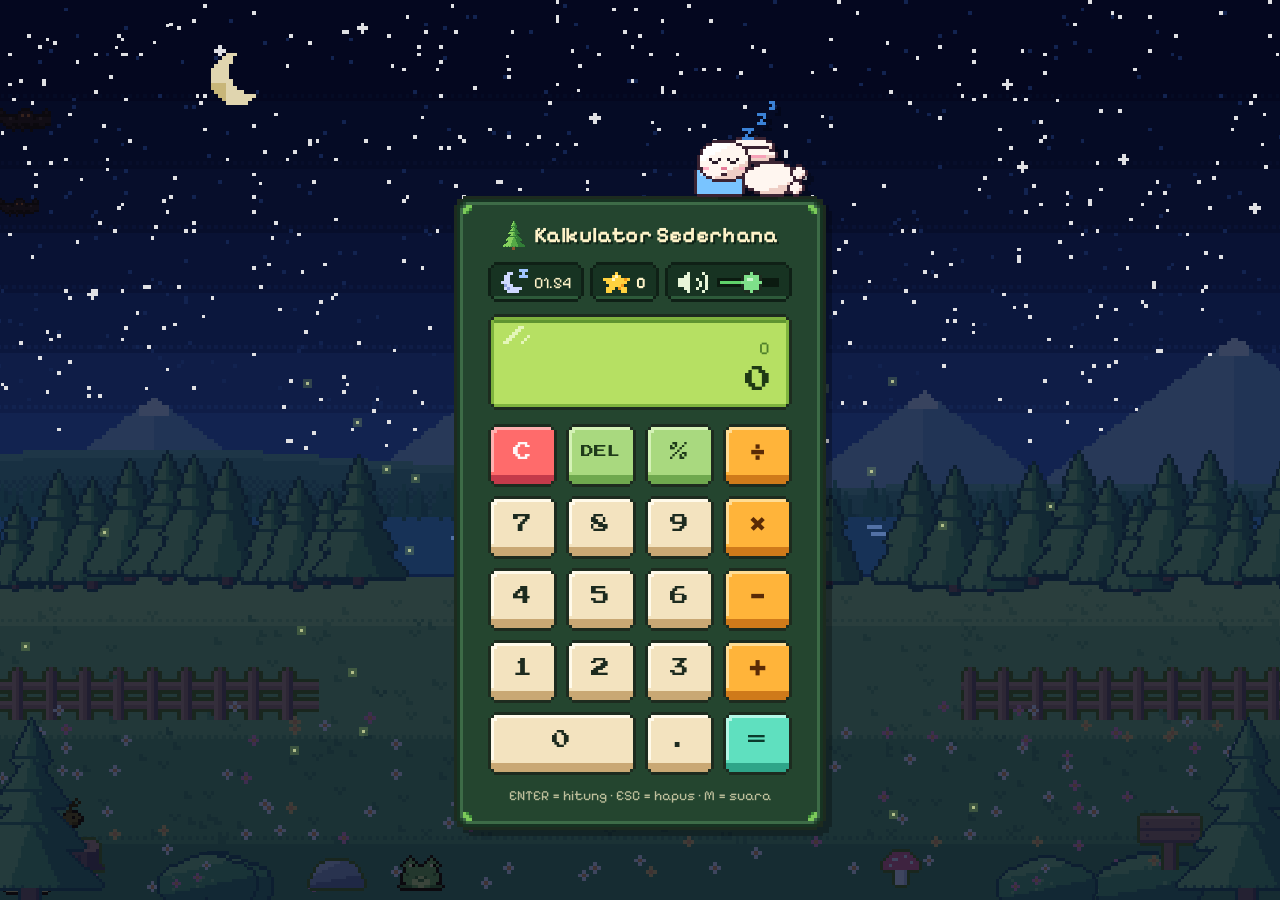
==== commit cac221ee: "Tambah hewan hutan pixel: tupai, landak, katak, siput, kupu-kupu, burung hantu, kelelawar - Sprite 2" ====
--- a/index.html
+++ b/index.html
@@ -36,6 +36,16 @@
       <img src="assets/pixel/hewan/kelinci_jalan_kiri_4.png" alt="">
     </div>
 
+    <!-- hewan tambahan -->
+    <div class="walker squirrel flip2"><img src="assets/pixel/hewan/tupai_1.png" alt=""><img src="assets/pixel/hewan/tupai_2.png" alt=""></div>
+    <div class="walker hedgehog flip2 face-left"><img src="assets/pixel/hewan/landak_1.png" alt=""><img src="assets/pixel/hewan/landak_2.png" alt=""></div>
+    <div class="walker snail flip2"><img src="assets/pixel/hewan/siput_1.png" alt=""><img src="assets/pixel/hewan/siput_2.png" alt=""></div>
+    <div class="frog"><img class="fr1" src="assets/pixel/hewan/katak_1.png" alt=""><img class="fr2" src="assets/pixel/hewan/katak_2.png" alt=""></div>
+    <div class="flyer butterfly bf1 flip2"><img src="assets/pixel/hewan/kupu_pink_1.png" alt=""><img src="assets/pixel/hewan/kupu_pink_2.png" alt=""></div>
+    <div class="flyer butterfly bf2 flip2"><img src="assets/pixel/hewan/kupu_biru_1.png" alt=""><img src="assets/pixel/hewan/kupu_biru_2.png" alt=""></div>
+    <div class="flyer bat bat1 flip2"><img src="assets/pixel/hewan/kelelawar_1.png" alt=""><img src="assets/pixel/hewan/kelelawar_2.png" alt=""></div>
+    <div class="flyer bat bat2 flip2"><img src="assets/pixel/hewan/kelelawar_1.png" alt=""><img src="assets/pixel/hewan/kelelawar_2.png" alt=""></div>
+
     <!-- dekorasi depan (warnanya mengikuti waktu, diatur di CSS) -->
     <div class="deco d-tunggul"></div>
     <div class="deco d-batu"></div>
@@ -43,7 +53,10 @@
     <div class="deco d-papan"></div>
     <div class="deco d-semak"></div>
     <div class="deco d-semak2"></div>
-    <div class="deco d-pohon t1"></div>
+    <div class="deco d-pohon t1">
+      <!-- burung hantu bertengger (malam) -->
+      <div class="owl"><img class="ow1" src="assets/pixel/hewan/burung_hantu_1.png" alt=""><img class="ow2" src="assets/pixel/hewan/burung_hantu_2.png" alt=""><img class="ow3" src="assets/pixel/hewan/burung_hantu_3.png" alt=""></div>
+    </div>
     <div class="deco d-pohon t2"></div>
 
     <div class="fireflies"></div>
--- a/styles.css
+++ b/styles.css
@@ -336,6 +336,59 @@
   .logo{height:24px}
 }
 @media (prefers-reduced-motion:reduce){*,*::before,*::after{animation:none !important;transition:none !important}}
+
+/* =========================================================
+   HEWAN TAMBAHAN
+   ========================================================= */
+body{--day-o:0;--night-o:1}
+body[data-period="pagi"],body[data-period="siang"],body[data-period="sore"]{--day-o:1;--night-o:0}
+
+.face-left img{transform:scaleX(-1)}
+.squirrel{width:63px;--ar:21/19;--fs:.28s;bottom:2.6vh;animation:walkRight 22s steps(260) -6s infinite}
+.hedgehog{width:63px;--ar:21/13;--fs:.45s;bottom:1.2vh;animation:walkLeft 70s steps(500) -30s infinite}
+.snail{width:51px;--ar:17/11;--fs:.9s;bottom:.6vh;animation:walkRight 140s steps(700) -60s infinite}
+
+/* katak: diam lalu melompat bolak-balik */
+.frog{position:absolute;left:31vw;bottom:1vh;width:48px;aspect-ratio:16/13;z-index:3;filter:var(--animal);
+  animation:frogJump 6s steps(1) infinite alternate}
+.frog img{position:absolute;inset:0;width:100%;height:100%}
+.frog .fr1{animation:frogA 6s steps(1) infinite alternate}
+.frog .fr2{opacity:0;animation:frogB 6s steps(1) infinite alternate}
+@keyframes frogJump{0%,78%{transform:translate(0,0)}82%{transform:translate(-12px,-18px)}86%{transform:translate(-24px,-27px)}90%{transform:translate(-36px,-18px)}94%,100%{transform:translate(-48px,0)}}
+@keyframes frogA{0%,79%{opacity:1}80%,93%{opacity:0}94%,100%{opacity:1}}
+@keyframes frogB{0%,79%{opacity:0}80%,93%{opacity:1}94%,100%{opacity:0}}
+
+/* kupu-kupu (pagi–sore) & kelelawar (malam) */
+.flyer{position:absolute;left:0;z-index:4;filter:var(--animal)}
+.butterfly{width:33px;--ar:11/9;--fs:.18s;opacity:var(--day-o);transition:opacity var(--mood) ease}
+.bf1{top:58vh;animation:flutter 26s steps(260) infinite}
+.bf2{top:66vh;animation:flutter 32s steps(320) -14s infinite reverse}
+@keyframes flutter{
+  0%{transform:translate(-8vw,0)}12%{transform:translate(10vw,-6vh)}25%{transform:translate(24vw,2vh)}
+  37%{transform:translate(38vw,-8vh)}50%{transform:translate(52vw,-1vh)}62%{transform:translate(66vw,-7vh)}
+  75%{transform:translate(80vw,1vh)}87%{transform:translate(94vw,-5vh)}100%{transform:translate(108vw,0)}}
+.bat{width:51px;--ar:17/9;--fs:.16s;opacity:var(--night-o);transition:opacity var(--mood) ease}
+.bat1{top:12vh;animation:fly 14s steps(140) infinite}
+.bat2{top:22vh;width:39px;animation:fly 19s steps(190) -7s infinite reverse}
+
+/* burung hantu di pohon kiri (malam): berkedip & melirik */
+.owl{position:absolute;left:54px;top:66px;width:48px;aspect-ratio:16/19;opacity:var(--night-o);transition:opacity var(--mood) ease}
+.owl img{position:absolute;inset:0;width:100%;height:100%;opacity:0}
+.owl .ow1{animation:owlA 7s steps(1) infinite}
+.owl .ow2{animation:owlB 7s steps(1) infinite}
+.owl .ow3{animation:owlC 7s steps(1) infinite}
+@keyframes owlA{0%,40%{opacity:1}41%,43%{opacity:0}44%,69%{opacity:1}70%,86%{opacity:0}87%,100%{opacity:1}}
+@keyframes owlB{0%,40%{opacity:0}41%,43%{opacity:1}44%,100%{opacity:0}}
+@keyframes owlC{0%,69%{opacity:0}70%,86%{opacity:1}87%,100%{opacity:0}}
+
+/* hemat CPU: hentikan hewan yang sedang tidak terlihat */
+body[data-period="malam"] .butterfly,body[data-period="malam"] .butterfly img,
+body[data-period="larut"] .butterfly,body[data-period="larut"] .butterfly img,
+body[data-period="pagi"] .bat,body[data-period="pagi"] .bat img,body[data-period="pagi"] .owl img,
+body[data-period="siang"] .bat,body[data-period="siang"] .bat img,body[data-period="siang"] .owl img,
+body[data-period="sore"] .bat,body[data-period="sore"] .bat img,body[data-period="sore"] .owl img{animation-play-state:paused}
+body[data-period="larut"] .squirrel{animation-duration:34s}
+@media (max-height:520px) and (orientation:landscape){.frog{display:none}}
 
 /* =========================================================
    DEKORASI PER WAKTU (dibuat otomatis)
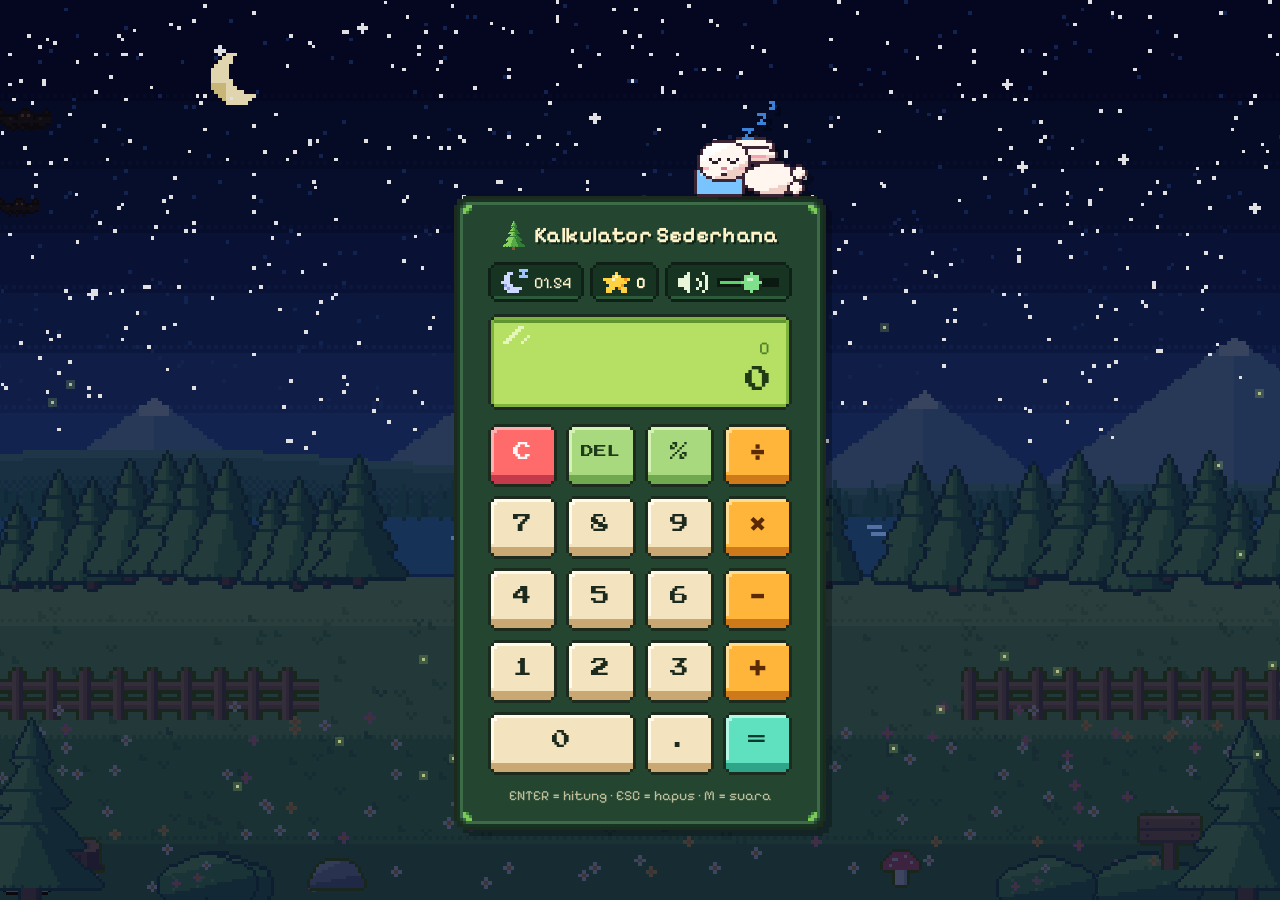
==== commit 7681be75: "Jadwal hewan per waktu: pagi, siang, sore, malam, larut punya penghuni berbeda - pagi : burung, kupu" ====
--- a/index.html
+++ b/index.html
@@ -21,15 +21,15 @@
 
     <!-- burung (pagi–sore), 2 frame kepak -->
     <div class="birds">
-      <div class="bird bird1 flip2"><img src="assets/pixel/hewan/burung_1.png" alt=""><img src="assets/pixel/hewan/burung_2.png" alt=""></div>
-      <div class="bird bird2 flip2"><img src="assets/pixel/hewan/burung_1.png" alt=""><img src="assets/pixel/hewan/burung_2.png" alt=""></div>
-      <div class="bird bird3 flip2"><img src="assets/pixel/hewan/burung_1.png" alt=""><img src="assets/pixel/hewan/burung_2.png" alt=""></div>
+      <div class="bird bird1 flip2 critter t-pagi t-siang t-sore"><img src="assets/pixel/hewan/burung_1.png" alt=""><img src="assets/pixel/hewan/burung_2.png" alt=""></div>
+      <div class="bird bird2 flip2 critter t-pagi t-siang t-sore"><img src="assets/pixel/hewan/burung_1.png" alt=""><img src="assets/pixel/hewan/burung_2.png" alt=""></div>
+      <div class="bird bird3 flip2 critter t-pagi t-siang t-sore"><img src="assets/pixel/hewan/burung_1.png" alt=""><img src="assets/pixel/hewan/burung_2.png" alt=""></div>
     </div>
 
-    <!-- hewan yang lewat -->
-    <div class="walker deer flip2"><img src="assets/pixel/hewan/rusa_1.png" alt=""><img src="assets/pixel/hewan/rusa_2.png" alt=""></div>
-    <div class="walker fox flip2"><img src="assets/pixel/hewan/rubah_1.png" alt=""><img src="assets/pixel/hewan/rubah_2.png" alt=""></div>
-    <div class="walker bunny">
+    <!-- hewan yang lewat (kelas t-<waktu> = kapan hewan muncul, lihat styles.css) -->
+    <div class="walker deer flip2 critter t-pagi t-sore"><img src="assets/pixel/hewan/rusa_1.png" alt=""><img src="assets/pixel/hewan/rusa_2.png" alt=""></div>
+    <div class="walker fox flip2 critter t-sore t-malam"><img src="assets/pixel/hewan/rubah_1.png" alt=""><img src="assets/pixel/hewan/rubah_2.png" alt=""></div>
+    <div class="walker bunny critter t-pagi t-sore">
       <img src="assets/pixel/hewan/kelinci_jalan_kiri_1.png" alt="">
       <img src="assets/pixel/hewan/kelinci_jalan_kiri_2.png" alt="">
       <img src="assets/pixel/hewan/kelinci_jalan_kiri_3.png" alt="">
@@ -37,14 +37,14 @@
     </div>
 
     <!-- hewan tambahan -->
-    <div class="walker squirrel flip2"><img src="assets/pixel/hewan/tupai_1.png" alt=""><img src="assets/pixel/hewan/tupai_2.png" alt=""></div>
-    <div class="walker hedgehog flip2 face-left"><img src="assets/pixel/hewan/landak_1.png" alt=""><img src="assets/pixel/hewan/landak_2.png" alt=""></div>
-    <div class="walker snail flip2"><img src="assets/pixel/hewan/siput_1.png" alt=""><img src="assets/pixel/hewan/siput_2.png" alt=""></div>
-    <div class="frog"><img class="fr1" src="assets/pixel/hewan/katak_1.png" alt=""><img class="fr2" src="assets/pixel/hewan/katak_2.png" alt=""></div>
-    <div class="flyer butterfly bf1 flip2"><img src="assets/pixel/hewan/kupu_pink_1.png" alt=""><img src="assets/pixel/hewan/kupu_pink_2.png" alt=""></div>
-    <div class="flyer butterfly bf2 flip2"><img src="assets/pixel/hewan/kupu_biru_1.png" alt=""><img src="assets/pixel/hewan/kupu_biru_2.png" alt=""></div>
-    <div class="flyer bat bat1 flip2"><img src="assets/pixel/hewan/kelelawar_1.png" alt=""><img src="assets/pixel/hewan/kelelawar_2.png" alt=""></div>
-    <div class="flyer bat bat2 flip2"><img src="assets/pixel/hewan/kelelawar_1.png" alt=""><img src="assets/pixel/hewan/kelelawar_2.png" alt=""></div>
+    <div class="walker squirrel flip2 critter t-pagi t-siang"><img src="assets/pixel/hewan/tupai_1.png" alt=""><img src="assets/pixel/hewan/tupai_2.png" alt=""></div>
+    <div class="walker hedgehog flip2 face-left critter t-sore t-malam t-larut"><img src="assets/pixel/hewan/landak_1.png" alt=""><img src="assets/pixel/hewan/landak_2.png" alt=""></div>
+    <div class="walker snail flip2 critter t-malam t-larut"><img src="assets/pixel/hewan/siput_1.png" alt=""><img src="assets/pixel/hewan/siput_2.png" alt=""></div>
+    <div class="frog critter t-siang t-malam"><img class="fr1" src="assets/pixel/hewan/katak_1.png" alt=""><img class="fr2" src="assets/pixel/hewan/katak_2.png" alt=""></div>
+    <div class="flyer butterfly bf1 flip2 critter t-pagi t-siang"><img src="assets/pixel/hewan/kupu_pink_1.png" alt=""><img src="assets/pixel/hewan/kupu_pink_2.png" alt=""></div>
+    <div class="flyer butterfly bf2 flip2 critter t-pagi t-siang"><img src="assets/pixel/hewan/kupu_biru_1.png" alt=""><img src="assets/pixel/hewan/kupu_biru_2.png" alt=""></div>
+    <div class="flyer bat bat1 flip2 critter t-malam t-larut"><img src="assets/pixel/hewan/kelelawar_1.png" alt=""><img src="assets/pixel/hewan/kelelawar_2.png" alt=""></div>
+    <div class="flyer bat bat2 flip2 critter t-malam t-larut"><img src="assets/pixel/hewan/kelelawar_1.png" alt=""><img src="assets/pixel/hewan/kelelawar_2.png" alt=""></div>
 
     <!-- dekorasi depan (warnanya mengikuti waktu, diatur di CSS) -->
     <div class="deco d-tunggul"></div>
@@ -55,7 +55,7 @@
     <div class="deco d-semak2"></div>
     <div class="deco d-pohon t1">
       <!-- burung hantu bertengger (malam) -->
-      <div class="owl"><img class="ow1" src="assets/pixel/hewan/burung_hantu_1.png" alt=""><img class="ow2" src="assets/pixel/hewan/burung_hantu_2.png" alt=""><img class="ow3" src="assets/pixel/hewan/burung_hantu_3.png" alt=""></div>
+      <div class="owl critter t-malam t-larut"><img class="ow1" src="assets/pixel/hewan/burung_hantu_1.png" alt=""><img class="ow2" src="assets/pixel/hewan/burung_hantu_2.png" alt=""><img class="ow3" src="assets/pixel/hewan/burung_hantu_3.png" alt=""></div>
     </div>
     <div class="deco d-pohon t2"></div>
 
--- a/styles.css
+++ b/styles.css
@@ -37,11 +37,11 @@
 /* =========================================================
    SUASANA PER WAKTU
    ========================================================= */
-body{--stars-o:.8;--ff-o:1;--birds-o:0;--animal:brightness(.45) saturate(.7) hue-rotate(20deg);--tint:rgba(0,0,0,0)}
-body[data-period="pagi"]{--stars-o:0;--ff-o:0;--birds-o:1;--animal:none}
-body[data-period="siang"]{--stars-o:0;--ff-o:0;--birds-o:1;--animal:none}
-body[data-period="sore"]{--stars-o:0;--ff-o:.4;--birds-o:1;--animal:brightness(.72) sepia(.25) hue-rotate(-12deg)}
-body[data-period="larut"]{--stars-o:1;--ff-o:.8;--birds-o:0;--animal:brightness(.32) saturate(.55) hue-rotate(25deg);--tint:rgba(2,6,30,.12)}
+body{--stars-o:.8;--ff-o:1;--animal:brightness(.45) saturate(.7) hue-rotate(20deg);--tint:rgba(0,0,0,0)}
+body[data-period="pagi"]{--stars-o:0;--ff-o:0;--animal:none}
+body[data-period="siang"]{--stars-o:0;--ff-o:0;--animal:none}
+body[data-period="sore"]{--stars-o:0;--ff-o:.4;--animal:brightness(.72) sepia(.25) hue-rotate(-12deg)}
+body[data-period="larut"]{--stars-o:1;--ff-o:.8;--animal:brightness(.32) saturate(.55) hue-rotate(25deg);--tint:rgba(2,6,30,.12)}
 
 /* =========================================================
    HUTAN
@@ -114,7 +114,7 @@
 body[data-period="larut"] .deer{animation-duration:46s}
 body[data-period="larut"] .fox{animation-duration:58s}
 
-.birds{position:absolute;inset:0;opacity:var(--birds-o);transition:opacity var(--mood) ease}
+.birds{position:absolute;inset:0}
 .bird{position:absolute;left:0;width:27px;--ar:9/6;--fs:.36s;z-index:1}
 .bird1{top:14vh;animation:fly 18s steps(180) infinite}
 .bird2{top:19vh;animation:fly 18s steps(180) -.6s infinite}
@@ -130,9 +130,7 @@
 @keyframes fireflyMove{to{transform:translate(var(--dx),var(--dy))}}
 @keyframes blink{0%,100%{opacity:.15}50%{opacity:1}}
 body[data-period="pagi"] .firefly,body[data-period="siang"] .firefly,
-body[data-period="pagi"] .star,body[data-period="siang"] .star,body[data-period="sore"] .star,
-body[data-period="malam"] .bird,body[data-period="malam"] .bird img,
-body[data-period="larut"] .bird,body[data-period="larut"] .bird img{animation-play-state:paused}
+body[data-period="pagi"] .star,body[data-period="siang"] .star,body[data-period="sore"] .star{animation-play-state:paused}
 
 .leaves{position:absolute;inset:0;z-index:4}
 .leaf-fall{position:absolute;top:-40px;width:var(--size);height:auto;filter:var(--animal);animation:fall var(--dur) steps(90) var(--delay) infinite}
@@ -340,8 +338,6 @@
 /* =========================================================
    HEWAN TAMBAHAN
    ========================================================= */
-body{--day-o:0;--night-o:1}
-body[data-period="pagi"],body[data-period="siang"],body[data-period="sore"]{--day-o:1;--night-o:0}
 
 .face-left img{transform:scaleX(-1)}
 .squirrel{width:63px;--ar:21/19;--fs:.28s;bottom:2.6vh;animation:walkRight 22s steps(260) -6s infinite}
@@ -360,19 +356,19 @@
 
 /* kupu-kupu (pagi–sore) & kelelawar (malam) */
 .flyer{position:absolute;left:0;z-index:4;filter:var(--animal)}
-.butterfly{width:33px;--ar:11/9;--fs:.18s;opacity:var(--day-o);transition:opacity var(--mood) ease}
+.butterfly{width:33px;--ar:11/9;--fs:.18s}
 .bf1{top:58vh;animation:flutter 26s steps(260) infinite}
 .bf2{top:66vh;animation:flutter 32s steps(320) -14s infinite reverse}
 @keyframes flutter{
   0%{transform:translate(-8vw,0)}12%{transform:translate(10vw,-6vh)}25%{transform:translate(24vw,2vh)}
   37%{transform:translate(38vw,-8vh)}50%{transform:translate(52vw,-1vh)}62%{transform:translate(66vw,-7vh)}
   75%{transform:translate(80vw,1vh)}87%{transform:translate(94vw,-5vh)}100%{transform:translate(108vw,0)}}
-.bat{width:51px;--ar:17/9;--fs:.16s;opacity:var(--night-o);transition:opacity var(--mood) ease}
+.bat{width:51px;--ar:17/9;--fs:.16s}
 .bat1{top:12vh;animation:fly 14s steps(140) infinite}
 .bat2{top:22vh;width:39px;animation:fly 19s steps(190) -7s infinite reverse}
 
 /* burung hantu di pohon kiri (malam): berkedip & melirik */
-.owl{position:absolute;left:54px;top:66px;width:48px;aspect-ratio:16/19;opacity:var(--night-o);transition:opacity var(--mood) ease}
+.owl{position:absolute;left:54px;top:66px;width:48px;aspect-ratio:16/19}
 .owl img{position:absolute;inset:0;width:100%;height:100%;opacity:0}
 .owl .ow1{animation:owlA 7s steps(1) infinite}
 .owl .ow2{animation:owlB 7s steps(1) infinite}
@@ -381,14 +377,30 @@
 @keyframes owlB{0%,40%{opacity:0}41%,43%{opacity:1}44%,100%{opacity:0}}
 @keyframes owlC{0%,69%{opacity:0}70%,86%{opacity:1}87%,100%{opacity:0}}
 
-/* hemat CPU: hentikan hewan yang sedang tidak terlihat */
-body[data-period="malam"] .butterfly,body[data-period="malam"] .butterfly img,
-body[data-period="larut"] .butterfly,body[data-period="larut"] .butterfly img,
-body[data-period="pagi"] .bat,body[data-period="pagi"] .bat img,body[data-period="pagi"] .owl img,
-body[data-period="siang"] .bat,body[data-period="siang"] .bat img,body[data-period="siang"] .owl img,
-body[data-period="sore"] .bat,body[data-period="sore"] .bat img,body[data-period="sore"] .owl img{animation-play-state:paused}
 body[data-period="larut"] .squirrel{animation-duration:34s}
 @media (max-height:520px) and (orientation:landscape){.frog{display:none}}
+
+/* =========================================================
+   JADWAL HEWAN: tiap waktu punya penghuni sendiri
+   pagi : burung, kupu-kupu, tupai, kelinci, rusa
+   siang: burung, kupu-kupu, tupai, katak
+   sore : burung, kelinci, rusa, rubah, landak (+ kunang-kunang)
+   malam: burung hantu, kelelawar, rubah, landak, katak, siput
+   larut: burung hantu, kelelawar, landak, siput
+   ========================================================= */
+.critter{opacity:0;transition:opacity 1.6s steps(8), filter var(--mood) steps(6)}
+body[data-period="pagi"] .critter.t-pagi,
+body[data-period="siang"] .critter.t-siang,
+body[data-period="sore"] .critter.t-sore,
+body[data-period="malam"] .critter.t-malam,
+body[data-period="larut"] .critter.t-larut{opacity:1}
+body:not([data-period]) .critter.t-malam{opacity:1}
+/* hewan yang tidak sedang tampil: animasinya dihentikan (hemat CPU) */
+body[data-period="pagi"] .critter:not(.t-pagi),body[data-period="pagi"] .critter:not(.t-pagi) img,
+body[data-period="siang"] .critter:not(.t-siang),body[data-period="siang"] .critter:not(.t-siang) img,
+body[data-period="sore"] .critter:not(.t-sore),body[data-period="sore"] .critter:not(.t-sore) img,
+body[data-period="malam"] .critter:not(.t-malam),body[data-period="malam"] .critter:not(.t-malam) img,
+body[data-period="larut"] .critter:not(.t-larut),body[data-period="larut"] .critter:not(.t-larut) img{animation-play-state:paused}
 
 /* =========================================================
    DEKORASI PER WAKTU (dibuat otomatis)
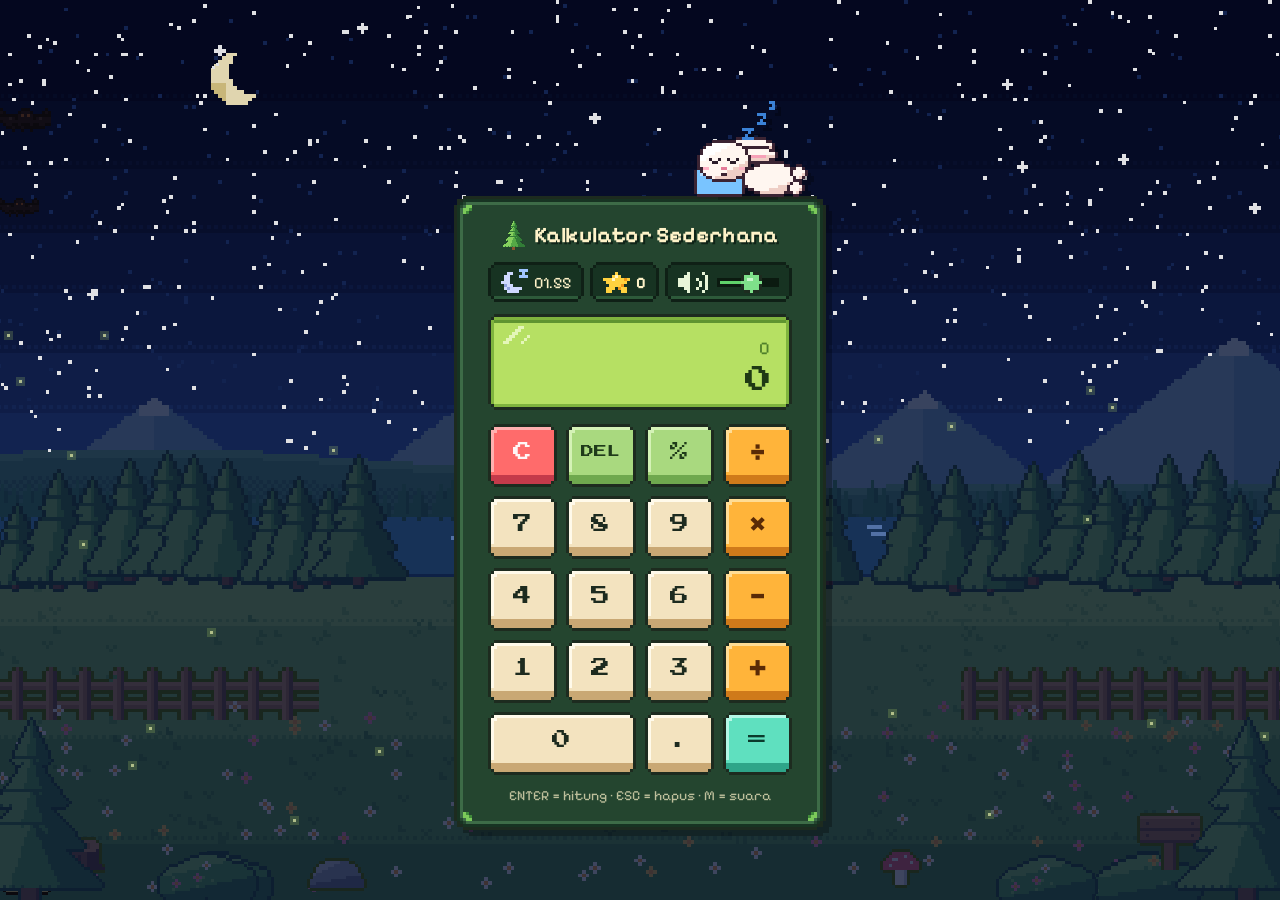
==== commit 69845f50: "Rapikan kode: satu class per file, CSS per komponen - script.js dipecah menjadi 12 file di js/ (Util" ====
--- a/index.html
+++ b/index.html
@@ -6,7 +6,14 @@
   <meta name="theme-color" content="#0b1a45" />
   <title>Kalkulator Sederhana</title>
   <link rel="icon" href="assets/pixel/karakter/kelinci_idle.png" type="image/png">
-  <link rel="stylesheet" href="styles.css">
+  <link rel="stylesheet" href="css/base.css">
+  <link rel="stylesheet" href="css/forest.css">
+  <link rel="stylesheet" href="css/effects.css">
+  <link rel="stylesheet" href="css/calculator.css">
+  <link rel="stylesheet" href="css/mascot.css">
+  <link rel="stylesheet" href="css/responsive.css">
+  <link rel="stylesheet" href="css/animals.css">
+  <link rel="stylesheet" href="css/decorations.css">
 </head>
 <body class="no-transition">
   <!-- ===== latar hutan pixel (suasana mengikuti jam) ===== -->
@@ -146,6 +153,18 @@
     <footer class="help">ENTER = hitung · ESC = hapus · M = suara</footer>
   </main>
 
-  <script src="script.js"></script>
+  <!-- urutan penting: class dasar dulu, App.js terakhir -->
+  <script src="js/Util.js"></script>
+  <script src="js/Settings.js"></script>
+  <script src="js/SoundManager.js"></script>
+  <script src="js/Mascot.js"></script>
+  <script src="js/TimeOfDay.js"></script>
+  <script src="js/Scene.js"></script>
+  <script src="js/Effects.js"></script>
+  <script src="js/CalculatorEngine.js"></script>
+  <script src="js/Calculator.js"></script>
+  <script src="js/SoundControls.js"></script>
+  <script src="js/InputController.js"></script>
+  <script src="js/App.js"></script>
 </body>
 </html>
--- a/css/base.css
+++ b/css/base.css
@@ -0,0 +1,46 @@
+/* base.css — Dasar: font, variabel warna, body, dan variabel suasana per waktu. */
+
+/* =========================================================
+   Kalkulator Sederhana — hutan PIXEL ART 8-bit
+   Aturan gaya:
+   - semua sprite tampil di skala 3× (1 piksel gambar = 3px layar)
+   - satu palet bersama; latar & dekorasi punya versi per waktu
+   - panel, tombol, LCD, kotak = gambar 9-slice (border-image)
+   ========================================================= */
+@font-face{font-family:'Press Start 2P';src:url("../assets/pixel/font/press-start-2p.woff2") format("woff2");font-weight:400;font-display:swap}
+@font-face{font-family:'Pixelify Sans';src:url("../assets/pixel/font/pixelify-sans-400.woff2") format("woff2");font-weight:400 600;font-display:swap}
+@font-face{font-family:'Pixelify Sans';src:url("../assets/pixel/font/pixelify-sans-700.woff2") format("woff2");font-weight:700;font-display:swap}
+
+:root{
+  --ink:#1d2b1f;
+  --cream:#fff3c9;
+  --lcd-ink:#1f3a14;
+  --gap:clamp(6px, 2.2vw, 9px);
+  --mood:2.5s;
+  --px:'Press Start 2P', 'Courier New', monospace;
+  --ui:'Pixelify Sans', 'Trebuchet MS', sans-serif;
+}
+*{box-sizing:border-box;-webkit-tap-highlight-color:transparent}
+html,body{height:100%}
+img{image-rendering:pixelated;image-rendering:crisp-edges}
+.sr-only{position:absolute;width:1px;height:1px;overflow:hidden;clip:rect(0 0 0 0);white-space:nowrap}
+
+body{
+  margin:0;min-height:100vh;min-height:100dvh;
+  display:flex;align-items:flex-start;justify-content:center;
+  padding:max(16px, env(safe-area-inset-top)) max(12px, env(safe-area-inset-right))
+          max(16px, env(safe-area-inset-bottom)) max(12px, env(safe-area-inset-left));
+  padding-top:calc(max(16px, env(safe-area-inset-top)) + 126px);
+  font-family:var(--ui);color:var(--cream);
+  background:#3d9be0;overflow-x:hidden;
+}
+body.no-transition *,body.no-transition *::before,body.no-transition *::after{transition:none !important}
+
+/* =========================================================
+   SUASANA PER WAKTU
+   ========================================================= */
+body{--stars-o:.8;--ff-o:1;--animal:brightness(.45) saturate(.7) hue-rotate(20deg);--tint:rgba(0,0,0,0)}
+body[data-period="pagi"]{--stars-o:0;--ff-o:0;--animal:none}
+body[data-period="siang"]{--stars-o:0;--ff-o:0;--animal:none}
+body[data-period="sore"]{--stars-o:0;--ff-o:.4;--animal:brightness(.72) sepia(.25) hue-rotate(-12deg)}
+body[data-period="larut"]{--stars-o:1;--ff-o:.8;--animal:brightness(.32) saturate(.55) hue-rotate(25deg);--tint:rgba(2,6,30,.12)}
--- a/css/forest.css
+++ b/css/forest.css
@@ -0,0 +1,94 @@
+/* forest.css — Latar hutan: langit, bintang, dekorasi, hewan dasar, burung, kunang-kunang, daun. */
+
+/* =========================================================
+   HUTAN
+   ========================================================= */
+.forest{position:fixed;inset:0;overflow:hidden;z-index:0;pointer-events:none}
+.sky{
+  position:absolute;inset:0;opacity:0;
+  background-size:cover;background-position:center bottom;background-repeat:no-repeat;
+  image-rendering:pixelated;image-rendering:crisp-edges;
+  transition:opacity var(--mood) steps(10);
+}
+.sky-pagi {background-image:url("../assets/pixel/latar/latar_pagi.png")}
+.sky-siang{background-image:url("../assets/pixel/latar/latar_siang.png")}
+.sky-sore {background-image:url("../assets/pixel/latar/latar_sore.png")}
+.sky-malam{background-image:url("../assets/pixel/latar/latar_malam.png")}
+.sky-larut{background-image:url("../assets/pixel/latar/latar_larut.png")}
+@media (min-aspect-ratio:4/5){
+  .sky-pagi {background-image:url("../assets/pixel/latar/latar_pagi_lebar.png")}
+  .sky-siang{background-image:url("../assets/pixel/latar/latar_siang_lebar.png")}
+  .sky-sore {background-image:url("../assets/pixel/latar/latar_sore_lebar.png")}
+  .sky-malam{background-image:url("../assets/pixel/latar/latar_malam_lebar.png")}
+  .sky-larut{background-image:url("../assets/pixel/latar/latar_larut_lebar.png")}
+}
+body[data-period="pagi"] .sky-pagi,body[data-period="siang"] .sky-siang,body[data-period="sore"] .sky-sore,
+body[data-period="malam"] .sky-malam,body[data-period="larut"] .sky-larut,body:not([data-period]) .sky-malam{opacity:1}
+
+.stars{position:absolute;inset:0 0 50% 0;opacity:var(--stars-o);transition:opacity var(--mood) ease}
+.star{position:absolute;width:3px;height:3px;background:#fff;animation:twinkle var(--tw) steps(2) var(--delay) infinite}
+@keyframes twinkle{0%,100%{opacity:.2}50%{opacity:1}}
+
+/* dua frame bergantian */
+.flip2{aspect-ratio:var(--ar)}
+.flip2 img{position:absolute;inset:0;width:100%;height:100%}
+.flip2 img:first-child{animation:frame2a var(--fs, .5s) steps(1) infinite}
+.flip2 img:last-child{animation:frame2b var(--fs, .5s) steps(1) infinite}
+@keyframes frame2a{0%{opacity:1}50%{opacity:0}}
+@keyframes frame2b{0%{opacity:0}50%{opacity:1}}
+
+/* dekorasi depan: gambar per waktu (aturan di bagian bawah file) */
+.deco{
+  position:absolute;z-index:3;
+  background-size:100% 100%;background-repeat:no-repeat;
+  image-rendering:pixelated;image-rendering:crisp-edges;
+}
+.d-pohon{width:153px;height:192px;bottom:-9px;transform-origin:50% 100%;animation:treeSway 3s steps(2) infinite}
+.t1{left:-45px}
+.t2{right:-45px;animation-delay:-1.5s}
+@keyframes treeSway{0%,100%{transform:rotate(-1deg)}50%{transform:rotate(1deg)}}
+.d-semak{width:108px;height:54px;left:12vw;bottom:-6px}
+.d-semak2{width:108px;height:54px;right:14vw;bottom:-9px}
+.d-batu{width:60px;height:33px;left:24vw;bottom:9px}
+.d-tunggul{width:54px;height:42px;left:4vw;bottom:24px}
+.d-jamur{width:42px;height:39px;right:28vw;bottom:12px}
+.d-papan{width:66px;height:60px;right:6vw;bottom:30px}
+
+.tint{position:absolute;inset:0;background:var(--tint);transition:background-color var(--mood) ease;z-index:5}
+
+/* hewan */
+.walker{position:absolute;left:0;bottom:4vh;z-index:2;filter:var(--animal);transition:filter var(--mood) steps(6)}
+.deer{width:84px;--ar:28/24;--fs:.4s;animation:walkRight 30s steps(300) infinite}
+.fox{width:72px;--ar:24/14;--fs:.3s;bottom:3vh;animation:walkRight 40s steps(400) -20s infinite}
+.bunny{width:66px;aspect-ratio:22/18;bottom:2.5vh;animation:walkLeft 24s steps(240) -8s infinite}
+.bunny img{position:absolute;inset:0;width:100%;height:100%;opacity:0;animation:frame4 .5s steps(1) infinite}
+.bunny img:nth-child(2){animation-delay:-.375s}
+.bunny img:nth-child(3){animation-delay:-.25s}
+.bunny img:nth-child(4){animation-delay:-.125s}
+@keyframes frame4{0%{opacity:1}25%,100%{opacity:0}}
+@keyframes walkRight{from{transform:translateX(-20vw)}to{transform:translateX(120vw)}}
+@keyframes walkLeft{from{transform:translateX(120vw)}to{transform:translateX(-20vw)}}
+body[data-period="larut"] .deer{animation-duration:46s}
+body[data-period="larut"] .fox{animation-duration:58s}
+
+.birds{position:absolute;inset:0}
+.bird{position:absolute;left:0;width:27px;--ar:9/6;--fs:.36s;z-index:1}
+.bird1{top:14vh;animation:fly 18s steps(180) infinite}
+.bird2{top:19vh;animation:fly 18s steps(180) -.6s infinite}
+.bird3{top:10vh;animation:fly 24s steps(240) -9s infinite}
+@keyframes fly{0%{transform:translate(-10vw,0)}25%{transform:translate(25vw,-3vh)}50%{transform:translate(55vw,1vh)}75%{transform:translate(85vw,-2vh)}100%{transform:translate(115vw,0)}}
+
+.fireflies{position:absolute;inset:0;opacity:var(--ff-o);transition:opacity var(--mood) ease;z-index:4}
+.firefly{
+  position:absolute;width:3px;height:3px;background:#f2ffb0;
+  box-shadow:0 0 0 3px rgba(214,255,120,.25);
+  animation:fireflyMove var(--dur) steps(16) var(--delay) infinite alternate, blink var(--blink) steps(3) var(--delay) infinite;
+}
+@keyframes fireflyMove{to{transform:translate(var(--dx),var(--dy))}}
+@keyframes blink{0%,100%{opacity:.15}50%{opacity:1}}
+body[data-period="pagi"] .firefly,body[data-period="siang"] .firefly,
+body[data-period="pagi"] .star,body[data-period="siang"] .star,body[data-period="sore"] .star{animation-play-state:paused}
+
+.leaves{position:absolute;inset:0;z-index:4}
+.leaf-fall{position:absolute;top:-40px;width:var(--size);height:auto;filter:var(--animal);animation:fall var(--dur) steps(90) var(--delay) infinite}
+@keyframes fall{0%{transform:translate(0,0) rotate(0)}25%{transform:translate(30px,27vh) rotate(90deg)}50%{transform:translate(-20px,55vh) rotate(180deg)}75%{transform:translate(25px,82vh) rotate(270deg)}100%{transform:translate(-10px,115vh) rotate(360deg)}}
--- a/css/effects.css
+++ b/css/effects.css
@@ -0,0 +1,13 @@
+/* effects.css — Efek sekali-jalan: konfeti, bintang jawaban, silang error, kilau. */
+
+/* efek */
+.fx{position:fixed;inset:0;pointer-events:none;z-index:10;overflow:hidden}
+.confetti-piece{position:absolute;width:var(--s);height:auto;animation:burst 1.6s steps(16) forwards}
+@keyframes burst{0%{transform:translate(-50%,-50%) scale(.4);opacity:1}40%{transform:translate(calc(-50% + var(--tx)),calc(-50% + var(--ty))) scale(1);opacity:1}100%{transform:translate(calc(-50% + var(--tx) * 1.3),calc(-50% + var(--ty) + 260px));opacity:0}}
+.fx-img{position:absolute;transform:translate(-50%,-50%);height:auto}
+.fx-pop{animation:fxPop .9s steps(9) forwards}
+.fx-burst{animation:fxBurst 1s steps(8) forwards}
+.fx-spin{animation:fxSpin .8s steps(8) forwards}
+@keyframes fxPop{0%{transform:translate(-50%,-50%) scale(.3);opacity:0}30%{transform:translate(-50%,-50%) scale(1.15);opacity:1}70%{transform:translate(-50%,-50%) scale(1);opacity:1}100%{transform:translate(-50%,-80%);opacity:0}}
+@keyframes fxBurst{0%{transform:translate(-50%,-50%) scale(.3);opacity:0}25%{opacity:1}100%{transform:translate(-50%,-50%) scale(1.6);opacity:0}}
+@keyframes fxSpin{0%{transform:translate(-50%,-50%) scale(.4) rotate(0);opacity:0}35%{opacity:1}100%{transform:translate(-50%,-50%) scale(1.4) rotate(180deg);opacity:0}}
--- a/css/calculator.css
+++ b/css/calculator.css
@@ -0,0 +1,117 @@
+/* calculator.css — Panel kalkulator: judul, toolbar, layar LCD, tombol (9-slice). */
+
+/* =========================================================
+   PANEL KALKULATOR (9-slice)
+   ========================================================= */
+.calculator{
+  position:relative;z-index:1;
+  width:min(100%, 372px);margin:auto;
+  padding:clamp(6px, 2vw, 10px);
+  border:24px solid transparent;
+  border-image:url("../assets/pixel/ui/panel.png") 8 fill / 24px stretch;
+  image-rendering:pixelated;image-rendering:crisp-edges;
+  filter:drop-shadow(6px 6px 0 rgba(0,0,0,.28));
+  animation:rise .5s steps(5) both;
+}
+@keyframes rise{from{opacity:0;transform:translateY(24px)}to{opacity:1;transform:none}}
+
+.top{display:flex;align-items:center;justify-content:center;gap:8px;margin:-10px 0 12px}
+.logo{width:auto;height:30px}
+.top h1{
+  margin:0;font-family:var(--ui);font-weight:700;font-size:clamp(18px, 5.2vw, 22px);letter-spacing:.4px;color:var(--cream);
+  text-shadow:2px 2px 0 #102418;
+}
+
+/* kotak toolbar (9-slice) */
+.toolbar{display:flex;align-items:stretch;gap:6px;margin-bottom:12px;font-size:16px;font-weight:600}
+.box{
+  display:inline-flex;align-items:center;gap:6px;white-space:nowrap;
+  padding:2px 4px;min-height:40px;
+  border:9px solid transparent;border-image:url("../assets/pixel/ui/kotak.png") 3 fill / 9px stretch;
+  image-rendering:pixelated;
+}
+.box > *{margin:-6px 0}
+.period-badge img{width:27px;height:27px}
+.period-badge time{font-variant-numeric:tabular-nums}
+.streak img{width:27px;height:27px}
+.streak b{font-weight:700;min-width:1ch}
+.streak.bump{animation:bump .4s steps(4)}
+@keyframes bump{50%{transform:scale(1.2)}}
+.sound-ctrl{flex:1;min-width:0}
+.icon-btn{width:33px;height:27px;padding:0;border:0;background:none;cursor:pointer;flex:none}
+.icon-btn img{width:33px;height:27px;display:block}
+.icon-btn .ic-off{display:none}
+.icon-btn[aria-pressed="true"] .ic-on{display:none}
+.icon-btn[aria-pressed="true"] .ic-off{display:block}
+.icon-btn:active{transform:translateY(2px)}
+#volume{
+  -webkit-appearance:none;appearance:none;flex:1;min-width:40px;height:9px;margin:0;cursor:pointer;
+  background:linear-gradient(90deg,#5fd16a var(--v,60%),#0b1a10 var(--v,60%));
+  border:3px solid #0b1a10;
+}
+#volume::-webkit-slider-thumb{-webkit-appearance:none;width:21px;height:21px;border:0;background:url("../assets/pixel/ui/geser.png") center/100% 100%;image-rendering:pixelated}
+#volume::-moz-range-thumb{width:21px;height:21px;border:0;border-radius:0;background:url("../assets/pixel/ui/geser.png") center/100% 100%;image-rendering:pixelated}
+#volume:disabled{opacity:.4}
+
+/* layar LCD (9-slice) */
+.display{
+  position:relative;
+  display:flex;flex-direction:column;align-items:flex-end;justify-content:flex-end;gap:4px;
+  padding:4px 8px 2px;margin-bottom:14px;min-height:96px;
+  border:12px solid transparent;border-image:url("../assets/pixel/ui/lcd.png") 4 fill / 12px stretch;
+  image-rendering:pixelated;
+}
+.glare{position:absolute;left:-3px;top:-3px;width:36px;height:24px;pointer-events:none}
+#expression{
+  width:100%;border:0;outline:0;background:transparent;text-align:right;
+  font-family:var(--ui);font-size:18px;font-weight:600;color:#4f7f2a;caret-color:transparent;pointer-events:none;
+}
+#result{max-width:100%;text-align:right;overflow-wrap:anywhere;font-family:var(--px);font-size:clamp(22px, 7vw, 27px);line-height:1.2;color:var(--lcd-ink)}
+#result.long{font-size:clamp(13px, 4.2vw, 16px)}
+#result.computing{opacity:.25}
+#result.reveal{animation:reveal .4s steps(4)}
+#result.error{color:#9b1c1c}
+.display.shake{animation:shake .32s steps(4)}
+@keyframes reveal{from{transform:translateY(9px);opacity:0}to{transform:none;opacity:1}}
+@keyframes shake{0%,100%{transform:translateX(0)}25%{transform:translateX(-6px)}75%{transform:translateX(6px)}}
+
+/* tombol (9-slice, ketebalan 3D di bawah) */
+.buttons{display:grid;grid-template-columns:repeat(4,1fr);gap:var(--gap)}
+.buttons button{
+  --k:krem;
+  position:relative;overflow:hidden;
+  height:clamp(54px, 15.5vw, 63px);padding:0 0 6px;
+  border:12px solid transparent;border-width:12px 12px 15px;
+  border-image:url("../assets/pixel/ui/tombol_krem.png") 4 4 5 4 fill / 12px 12px 15px stretch;
+  background:none;image-rendering:pixelated;
+  font-family:var(--px);font-size:clamp(16px, 4.9vw, 19px);line-height:1;color:var(--ink);
+  cursor:pointer;touch-action:manipulation;user-select:none;-webkit-user-select:none;
+  display:grid;place-items:center;
+  animation:keyIn .4s steps(4) both;
+}
+.buttons button > *{pointer-events:none}
+.buttons button:nth-child(4n+1){animation-delay:.06s}
+.buttons button:nth-child(4n+2){animation-delay:.12s}
+.buttons button:nth-child(4n+3){animation-delay:.18s}
+.buttons button:nth-child(4n+4){animation-delay:.24s}
+@keyframes keyIn{from{opacity:0;transform:translateY(9px)}to{opacity:1;transform:none}}
+.buttons button.fn{border-image-source:url("../assets/pixel/ui/tombol_hijau.png");color:#1f3b1a}
+.buttons button.del{font-size:clamp(11px, 3.4vw, 13px)}
+.buttons button.clear{border-image-source:url("../assets/pixel/ui/tombol_merah.png");color:#fff6f6}
+.buttons button.op{border-image-source:url("../assets/pixel/ui/tombol_jingga.png");color:#5a2a06}
+.buttons button.op{font-family:var(--ui);font-weight:700;font-size:clamp(26px, 8vw, 32px)}
+.buttons button.op.active{border-image-source:url("../assets/pixel/ui/tombol_kuning.png")}
+.buttons button.equals{border-image-source:url("../assets/pixel/ui/tombol_tosca.png");color:#0b3a2c}
+.buttons button.wide{grid-column:span 2}
+/* ditekan: gambar tanpa ketebalan + turun 3px */
+.buttons button:active,.buttons button.pressed{transform:translateY(3px);border-image-source:url("../assets/pixel/ui/tombol_krem_tekan.png")}
+.buttons button.fn:active,.buttons button.fn.pressed{border-image-source:url("../assets/pixel/ui/tombol_hijau_tekan.png")}
+.buttons button.clear:active,.buttons button.clear.pressed{border-image-source:url("../assets/pixel/ui/tombol_merah_tekan.png")}
+.buttons button.op:active,.buttons button.op.pressed{border-image-source:url("../assets/pixel/ui/tombol_jingga_tekan.png")}
+.buttons button.equals:active,.buttons button.equals.pressed{border-image-source:url("../assets/pixel/ui/tombol_tosca_tekan.png")}
+@media (hover:hover){.buttons button:hover{filter:brightness(1.06)}.icon-btn:hover{transform:translateY(-1px)}}
+button:focus-visible{outline:3px dashed var(--cream);outline-offset:2px}
+.ripple{position:absolute;transform:scale(0);background:rgba(255,255,255,.4);pointer-events:none;animation:ripple .3s steps(3) forwards}
+@keyframes ripple{to{transform:scale(2.2);opacity:0}}
+
+.help{margin:12px 0 -8px;font-size:14px;color:var(--cream);opacity:.7;text-align:center}
--- a/css/mascot.css
+++ b/css/mascot.css
@@ -0,0 +1,43 @@
+/* mascot.css — Maskot kelinci: pose sprite, gerakan per state, gelembung bicara. */
+
+/* =========================================================
+   MASKOT
+   ========================================================= */
+.mascot{position:absolute;top:-158px;right:-6px;width:120px;z-index:2;pointer-events:none}
+.m-body{position:relative;width:100%;aspect-ratio:40/46;transform-origin:50% 100%}
+.m-body img{position:absolute;inset:0;width:100%;height:100%;opacity:0}
+.m-body img.on{opacity:1}
+.m-body img.blink{animation:blinkFrame 4s steps(1) infinite}
+@keyframes blinkFrame{0%,92%{opacity:0}93%,96%{opacity:1}97%,100%{opacity:0}}
+body[data-period="pagi"] .mascot[data-state="idle"] .m-body{animation:idleHop 1.6s steps(1) infinite}
+body[data-period="siang"] .mascot[data-state="idle"] .m-body{animation:idleBounce 1.2s steps(1) infinite}
+body[data-period="sore"] .mascot[data-state="idle"] .m-body{animation:idleBounce 2.4s steps(1) infinite}
+body[data-period="malam"] .mascot[data-state="idle"] .m-body{animation:idleBounce 3s steps(1) infinite}
+.mascot[data-state="watching"] .m-body{transform:translateX(-3px)}
+.mascot[data-state="curious"] .m-body{animation:perk .4s steps(3)}
+.mascot[data-state="thinking"] .m-body{animation:think .8s steps(1) infinite}
+.mascot[data-state="happy"] .m-body{animation:jump .5s steps(5) 2}
+.mascot[data-state="confused"] .m-body{animation:headShake .4s steps(1) 3}
+.mascot[data-state="celebrating"] .m-body{animation:jump .45s steps(5) 4}
+.mascot[data-state="sleepy"] .m-body{animation:idleBounce 3.4s steps(1) infinite}
+@keyframes idleHop{0%,60%,100%{transform:translateY(0)}70%{transform:translateY(-9px)}80%{transform:translateY(-3px)}}
+@keyframes idleBounce{0%,100%{transform:translateY(0)}50%{transform:translateY(-3px)}}
+@keyframes perk{50%{transform:translateY(-9px)}}
+@keyframes think{0%,100%{transform:translateX(0)}50%{transform:translateX(3px)}}
+@keyframes jump{0%,100%{transform:translateY(0)}50%{transform:translateY(-24px)}}
+@keyframes headShake{0%,100%{transform:translateX(0)}33%{transform:translateX(-3px)}66%{transform:translateX(3px)}}
+
+.bubble{
+  position:absolute;top:24px;left:-44px;z-index:1;
+  min-width:45px;height:45px;padding:0 3px;
+  display:grid;place-items:center;
+  border:9px solid transparent;border-image:url("../assets/pixel/ui/gelembung.png") 3 fill / 9px stretch;
+  image-rendering:pixelated;
+  font-family:var(--px);font-size:16px;line-height:1;color:var(--ink);
+  opacity:0;transform:translateY(6px);transition:opacity .1s steps(1),transform .2s steps(2);
+}
+.bubble::after{
+  content:"";position:absolute;right:-9px;bottom:-21px;width:21px;height:18px;
+  background:url("../assets/pixel/ui/gelembung_ekor.png") 0 0/100% 100%;image-rendering:pixelated;
+}
+.bubble.show{opacity:1;transform:none}
--- a/css/responsive.css
+++ b/css/responsive.css
@@ -0,0 +1,30 @@
+/* responsive.css — Penyesuaian layar: HP, HP miring (landscape), layar kecil, reduced motion. */
+
+/* =========================================================
+   PENYESUAIAN LAYAR
+   ========================================================= */
+@media (hover:none){.help{display:none}}
+@media (max-height:520px) and (orientation:landscape){
+  body{padding-top:max(10px, env(safe-area-inset-top))}
+  .calculator{width:min(100%, 720px);display:grid;grid-template-columns:1fr 1.25fr;grid-template-rows:auto auto 1fr;column-gap:14px;padding:4px}
+  .top{grid-column:1;margin:-12px 0 6px;justify-content:flex-start;padding-left:58px}
+  .toolbar{grid-column:1;margin-bottom:6px}
+  .display{grid-column:1;margin:0;min-height:0}
+  .buttons{grid-column:2;grid-row:1 / span 3;gap:5px}
+  .buttons button{height:clamp(40px, 14vh, 52px);font-size:15px}
+  .help{display:none}
+  .mascot{top:-40px;left:-14px;right:auto;width:72px}
+  .bubble{left:auto;right:-46px;top:0}
+  .bubble::after{right:auto;left:-9px;transform:scaleX(-1)}
+  .d-pohon{display:none}
+}
+@media (max-width:430px){
+  .toolbar{gap:4px;font-size:15px}
+  .box{padding:2px 2px;gap:4px}
+}
+@media (max-width:360px){
+  .period-badge time{display:none}
+  .top h1{font-size:17px}
+  .logo{height:24px}
+}
+@media (prefers-reduced-motion:reduce){*,*::before,*::after{animation:none !important;transition:none !important}}
--- a/css/animals.css
+++ b/css/animals.css
@@ -0,0 +1,68 @@
+/* animals.css — Hewan tambahan & jadwal kemunculan hewan per waktu. */
+
+/* =========================================================
+   HEWAN TAMBAHAN
+   ========================================================= */
+
+.face-left img{transform:scaleX(-1)}
+.squirrel{width:63px;--ar:21/19;--fs:.28s;bottom:2.6vh;animation:walkRight 22s steps(260) -6s infinite}
+.hedgehog{width:63px;--ar:21/13;--fs:.45s;bottom:1.2vh;animation:walkLeft 70s steps(500) -30s infinite}
+.snail{width:51px;--ar:17/11;--fs:.9s;bottom:.6vh;animation:walkRight 140s steps(700) -60s infinite}
+
+/* katak: diam lalu melompat bolak-balik */
+.frog{position:absolute;left:31vw;bottom:1vh;width:48px;aspect-ratio:16/13;z-index:3;filter:var(--animal);
+  animation:frogJump 6s steps(1) infinite alternate}
+.frog img{position:absolute;inset:0;width:100%;height:100%}
+.frog .fr1{animation:frogA 6s steps(1) infinite alternate}
+.frog .fr2{opacity:0;animation:frogB 6s steps(1) infinite alternate}
+@keyframes frogJump{0%,78%{transform:translate(0,0)}82%{transform:translate(-12px,-18px)}86%{transform:translate(-24px,-27px)}90%{transform:translate(-36px,-18px)}94%,100%{transform:translate(-48px,0)}}
+@keyframes frogA{0%,79%{opacity:1}80%,93%{opacity:0}94%,100%{opacity:1}}
+@keyframes frogB{0%,79%{opacity:0}80%,93%{opacity:1}94%,100%{opacity:0}}
+
+/* kupu-kupu (pagi–sore) & kelelawar (malam) */
+.flyer{position:absolute;left:0;z-index:4;filter:var(--animal)}
+.butterfly{width:33px;--ar:11/9;--fs:.18s}
+.bf1{top:58vh;animation:flutter 26s steps(260) infinite}
+.bf2{top:66vh;animation:flutter 32s steps(320) -14s infinite reverse}
+@keyframes flutter{
+  0%{transform:translate(-8vw,0)}12%{transform:translate(10vw,-6vh)}25%{transform:translate(24vw,2vh)}
+  37%{transform:translate(38vw,-8vh)}50%{transform:translate(52vw,-1vh)}62%{transform:translate(66vw,-7vh)}
+  75%{transform:translate(80vw,1vh)}87%{transform:translate(94vw,-5vh)}100%{transform:translate(108vw,0)}}
+.bat{width:51px;--ar:17/9;--fs:.16s}
+.bat1{top:12vh;animation:fly 14s steps(140) infinite}
+.bat2{top:22vh;width:39px;animation:fly 19s steps(190) -7s infinite reverse}
+
+/* burung hantu di pohon kiri (malam): berkedip & melirik */
+.owl{position:absolute;left:54px;top:66px;width:48px;aspect-ratio:16/19}
+.owl img{position:absolute;inset:0;width:100%;height:100%;opacity:0}
+.owl .ow1{animation:owlA 7s steps(1) infinite}
+.owl .ow2{animation:owlB 7s steps(1) infinite}
+.owl .ow3{animation:owlC 7s steps(1) infinite}
+@keyframes owlA{0%,40%{opacity:1}41%,43%{opacity:0}44%,69%{opacity:1}70%,86%{opacity:0}87%,100%{opacity:1}}
+@keyframes owlB{0%,40%{opacity:0}41%,43%{opacity:1}44%,100%{opacity:0}}
+@keyframes owlC{0%,69%{opacity:0}70%,86%{opacity:1}87%,100%{opacity:0}}
+
+body[data-period="larut"] .squirrel{animation-duration:34s}
+@media (max-height:520px) and (orientation:landscape){.frog{display:none}}
+
+/* =========================================================
+   JADWAL HEWAN: tiap waktu punya penghuni sendiri
+   pagi : burung, kupu-kupu, tupai, kelinci, rusa
+   siang: burung, kupu-kupu, tupai, katak
+   sore : burung, kelinci, rusa, rubah, landak (+ kunang-kunang)
+   malam: burung hantu, kelelawar, rubah, landak, katak, siput
+   larut: burung hantu, kelelawar, landak, siput
+   ========================================================= */
+.critter{opacity:0;transition:opacity 1.6s steps(8), filter var(--mood) steps(6)}
+body[data-period="pagi"] .critter.t-pagi,
+body[data-period="siang"] .critter.t-siang,
+body[data-period="sore"] .critter.t-sore,
+body[data-period="malam"] .critter.t-malam,
+body[data-period="larut"] .critter.t-larut{opacity:1}
+body:not([data-period]) .critter.t-malam{opacity:1}
+/* hewan yang tidak sedang tampil: animasinya dihentikan (hemat CPU) */
+body[data-period="pagi"] .critter:not(.t-pagi),body[data-period="pagi"] .critter:not(.t-pagi) img,
+body[data-period="siang"] .critter:not(.t-siang),body[data-period="siang"] .critter:not(.t-siang) img,
+body[data-period="sore"] .critter:not(.t-sore),body[data-period="sore"] .critter:not(.t-sore) img,
+body[data-period="malam"] .critter:not(.t-malam),body[data-period="malam"] .critter:not(.t-malam) img,
+body[data-period="larut"] .critter:not(.t-larut),body[data-period="larut"] .critter:not(.t-larut) img{animation-play-state:paused}
--- a/css/decorations.css
+++ b/css/decorations.css
@@ -0,0 +1,40 @@
+/* decorations.css — Gambar dekorasi depan per waktu (pohon, semak, batu, tunggul, jamur, papan). */
+
+/* =========================================================
+   DEKORASI PER WAKTU (dibuat otomatis)
+   ========================================================= */
+.d-pohon{background-image:url("../assets/pixel/dekorasi/pohon_malam.png")}
+body[data-period="pagi"] .d-pohon{background-image:url("../assets/pixel/dekorasi/pohon_pagi.png")}
+body[data-period="siang"] .d-pohon{background-image:url("../assets/pixel/dekorasi/pohon_siang.png")}
+body[data-period="sore"] .d-pohon{background-image:url("../assets/pixel/dekorasi/pohon_sore.png")}
+body[data-period="larut"] .d-pohon{background-image:url("../assets/pixel/dekorasi/pohon_larut.png")}
+.d-semak{background-image:url("../assets/pixel/dekorasi/semak_malam.png")}
+body[data-period="pagi"] .d-semak{background-image:url("../assets/pixel/dekorasi/semak_pagi.png")}
+body[data-period="siang"] .d-semak{background-image:url("../assets/pixel/dekorasi/semak_siang.png")}
+body[data-period="sore"] .d-semak{background-image:url("../assets/pixel/dekorasi/semak_sore.png")}
+body[data-period="larut"] .d-semak{background-image:url("../assets/pixel/dekorasi/semak_larut.png")}
+.d-semak2{background-image:url("../assets/pixel/dekorasi/semak_malam.png")}
+body[data-period="pagi"] .d-semak2{background-image:url("../assets/pixel/dekorasi/semak_pagi.png")}
+body[data-period="siang"] .d-semak2{background-image:url("../assets/pixel/dekorasi/semak_siang.png")}
+body[data-period="sore"] .d-semak2{background-image:url("../assets/pixel/dekorasi/semak_sore.png")}
+body[data-period="larut"] .d-semak2{background-image:url("../assets/pixel/dekorasi/semak_larut.png")}
+.d-batu{background-image:url("../assets/pixel/dekorasi/batu_malam.png")}
+body[data-period="pagi"] .d-batu{background-image:url("../assets/pixel/dekorasi/batu_pagi.png")}
+body[data-period="siang"] .d-batu{background-image:url("../assets/pixel/dekorasi/batu_siang.png")}
+body[data-period="sore"] .d-batu{background-image:url("../assets/pixel/dekorasi/batu_sore.png")}
+body[data-period="larut"] .d-batu{background-image:url("../assets/pixel/dekorasi/batu_larut.png")}
+.d-tunggul{background-image:url("../assets/pixel/dekorasi/tunggul_malam.png")}
+body[data-period="pagi"] .d-tunggul{background-image:url("../assets/pixel/dekorasi/tunggul_pagi.png")}
+body[data-period="siang"] .d-tunggul{background-image:url("../assets/pixel/dekorasi/tunggul_siang.png")}
+body[data-period="sore"] .d-tunggul{background-image:url("../assets/pixel/dekorasi/tunggul_sore.png")}
+body[data-period="larut"] .d-tunggul{background-image:url("../assets/pixel/dekorasi/tunggul_larut.png")}
+.d-jamur{background-image:url("../assets/pixel/dekorasi/jamur_malam.png")}
+body[data-period="pagi"] .d-jamur{background-image:url("../assets/pixel/dekorasi/jamur_pagi.png")}
+body[data-period="siang"] .d-jamur{background-image:url("../assets/pixel/dekorasi/jamur_siang.png")}
+body[data-period="sore"] .d-jamur{background-image:url("../assets/pixel/dekorasi/jamur_sore.png")}
+body[data-period="larut"] .d-jamur{background-image:url("../assets/pixel/dekorasi/jamur_larut.png")}
+.d-papan{background-image:url("../assets/pixel/dekorasi/papan_malam.png")}
+body[data-period="pagi"] .d-papan{background-image:url("../assets/pixel/dekorasi/papan_pagi.png")}
+body[data-period="siang"] .d-papan{background-image:url("../assets/pixel/dekorasi/papan_siang.png")}
+body[data-period="sore"] .d-papan{background-image:url("../assets/pixel/dekorasi/papan_sore.png")}
+body[data-period="larut"] .d-papan{background-image:url("../assets/pixel/dekorasi/papan_larut.png")}
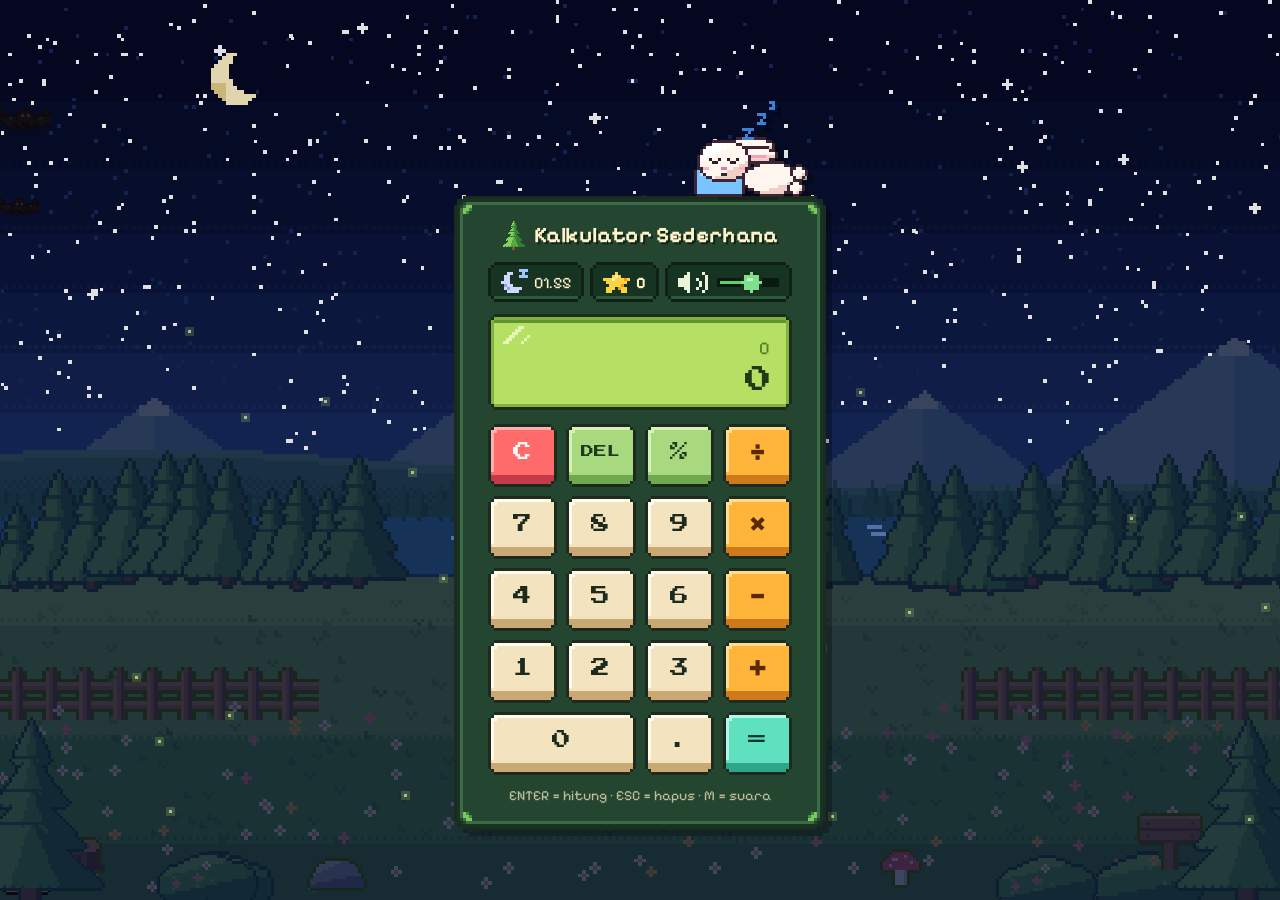
==== commit f8a9b257: "Siap online: GitHub Pages + PWA (bisa dipasang & offline) - Tambah manifest.webmanifest dan ikon apl" ====
--- a/index.html
+++ b/index.html
@@ -5,7 +5,14 @@
   <meta name="viewport" content="width=device-width, initial-scale=1, viewport-fit=cover" />
   <meta name="theme-color" content="#0b1a45" />
   <title>Kalkulator Sederhana</title>
-  <link rel="icon" href="assets/pixel/karakter/kelinci_idle.png" type="image/png">
+  <link rel="icon" href="assets/pixel/ikon/ikon-192.png" type="image/png">
+  <link rel="apple-touch-icon" href="assets/pixel/ikon/apple-touch-icon.png">
+  <link rel="manifest" href="manifest.webmanifest">
+  <meta name="apple-mobile-web-app-capable" content="yes">
+  <meta name="mobile-web-app-capable" content="yes">
+  <meta name="apple-mobile-web-app-title" content="Kalkulator">
+  <meta name="apple-mobile-web-app-status-bar-style" content="black-translucent">
+  <meta name="description" content="Kalkulator pixel art bertema hutan yang berubah mengikuti jam.">
   <link rel="stylesheet" href="css/base.css">
   <link rel="stylesheet" href="css/forest.css">
   <link rel="stylesheet" href="css/effects.css">
--- a/css/calculator.css
+++ b/css/calculator.css
@@ -115,3 +115,7 @@
 @keyframes ripple{to{transform:scale(2.2);opacity:0}}
 
 .help{margin:12px 0 -8px;font-size:14px;color:var(--cream);opacity:.7;text-align:center}
+
+/* input ditolak (mis. operator dobel): baris ekspresi bergetar kecil */
+#expression.nope{animation:nope .24s steps(3)}
+@keyframes nope{0%,100%{transform:translateX(0)}33%{transform:translateX(-3px)}66%{transform:translateX(3px)}}
